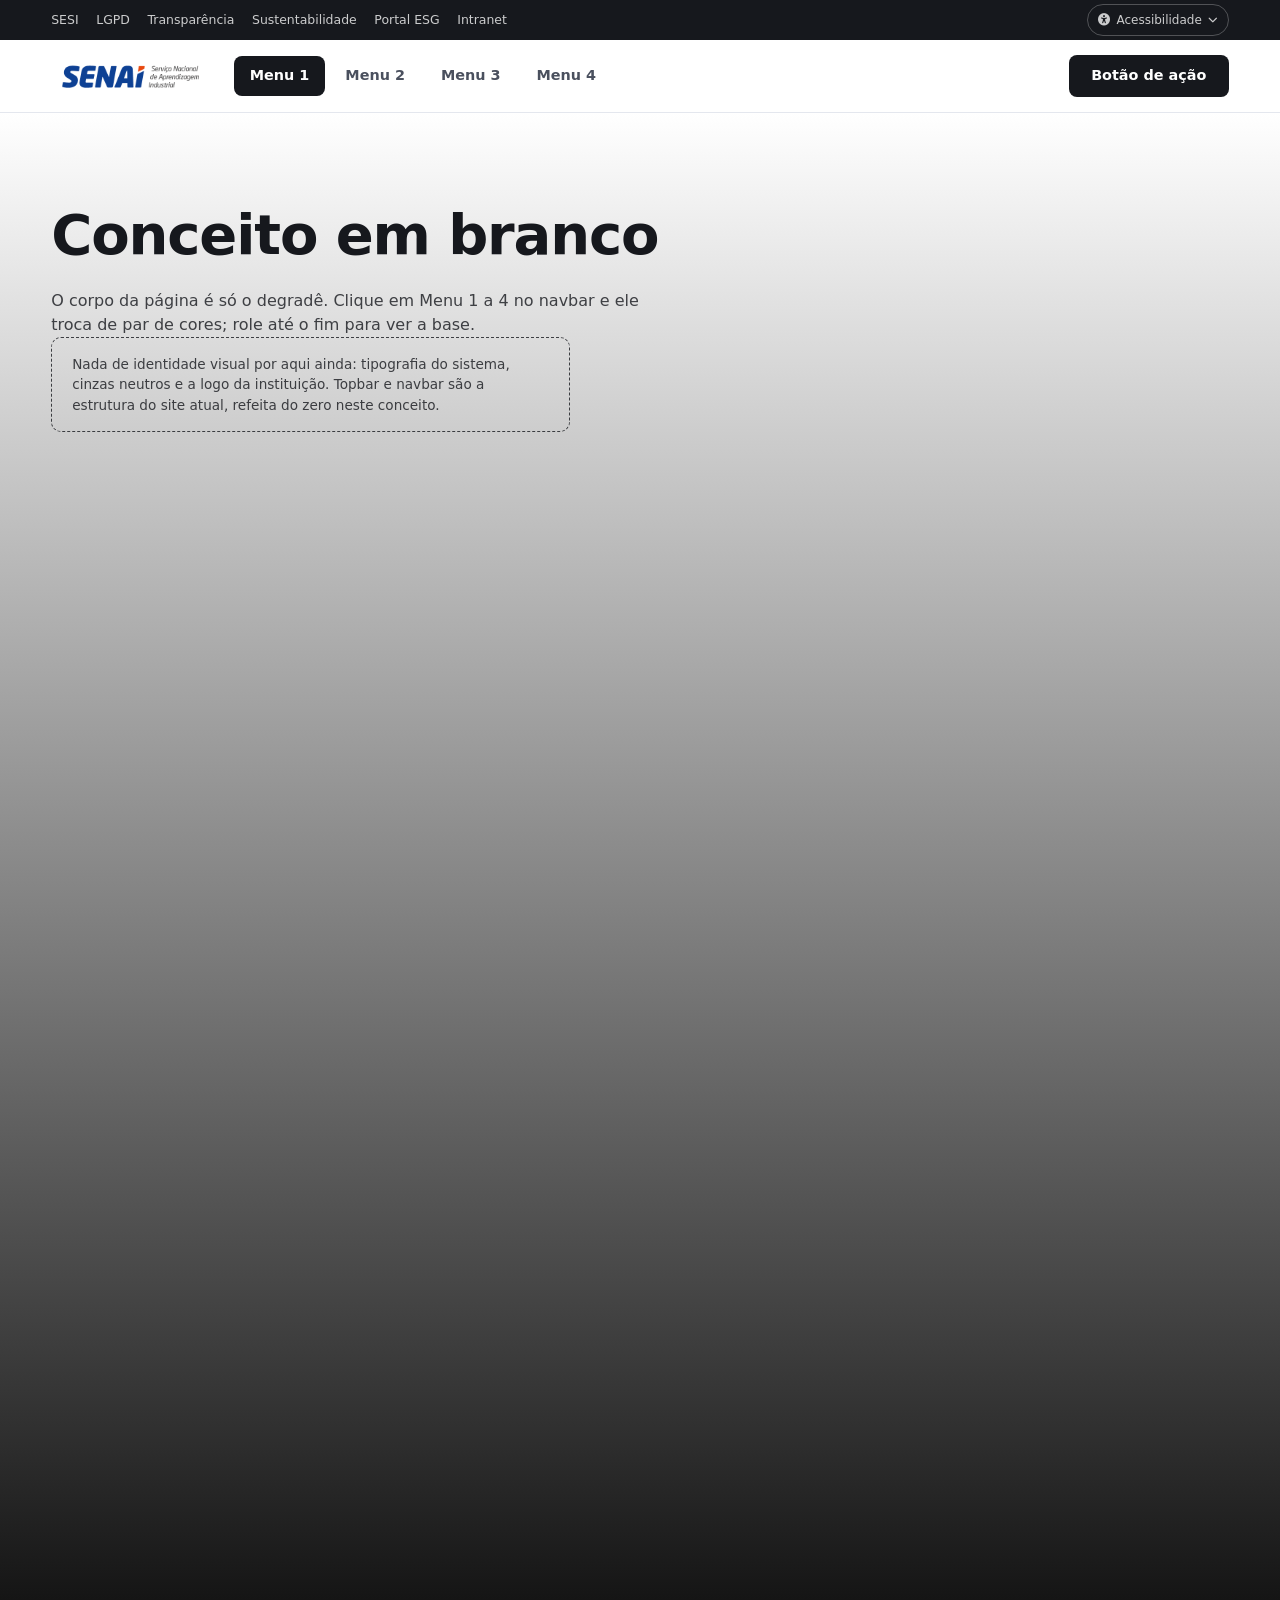
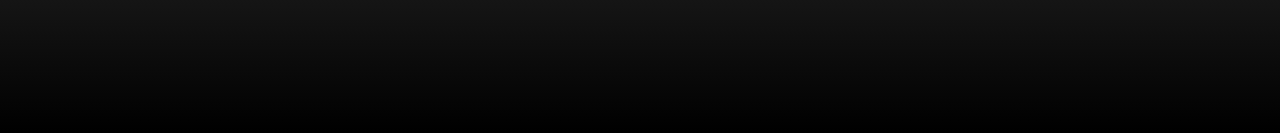
==== conceito/index.html @ f9b44a7b "Conceito: topbar e navbar do zero sobre um palco em degradê Nova pasta conceito/, sem nenhuma ligaçã" ====
<!DOCTYPE html>
<html lang="pt-BR"><head>
<meta charset="UTF-8">
<meta name="viewport" content="width=device-width, initial-scale=1">
<title>Conceito — SENAI Amapá</title>
<meta name="description" content="Protótipo em branco: topbar, navbar e um palco em degradê que muda de cor a cada menu.">
<link rel="icon" href="../assets/img/favicon.png">
<!-- Só os ícones vêm do site; nenhum CSS da identidade atual é carregado. -->
<link rel="stylesheet" href="../assets/vendor/fontawesome/css/all.min.css">
<link rel="stylesheet" href="conceito.css">
</head>
<body data-menu="1">
<a class="pular" href="#palco">Pular para o conteúdo</a>

<!-- ===================== TOPBAR ===================== -->
<div class="topbar">
  <div class="faixa">
    <div class="topbar-menu">
      <button class="topbar-toggler" type="button" aria-expanded="false" aria-label="Abrir links institucionais">
        <i class="fa-solid fa-bars"></i>
      </button>
      <ul class="topbar-links">
        <li><a href="#">SESI</a></li>
        <li><a href="#">LGPD</a></li>
        <li><a href="#">Transparência</a></li>
        <li><a href="#">Sustentabilidade</a></li>
        <li><a href="#">Portal ESG</a></li>
        <li><a href="#">Intranet</a></li>
      </ul>
    </div>

    <div class="acessibilidade" aria-expanded="false">
      <button class="acessibilidade-btn" type="button" aria-expanded="false">
        <i class="fa-solid fa-universal-access"></i> Acessibilidade
        <i class="fa-solid fa-chevron-down" style="font-size:.6rem"></i>
      </button>
      <div class="acessibilidade-menu">
        <button type="button" data-acao="font-increase"><i class="fa-solid fa-magnifying-glass-plus"></i> Aumentar fonte</button>
        <button type="button" data-acao="font-decrease"><i class="fa-solid fa-magnifying-glass-minus"></i> Diminuir fonte</button>
        <button type="button" data-acao="contrast"><i class="fa-solid fa-circle-half-stroke"></i> Contraste</button>
        <a href="#"><i class="fa-solid fa-hands-asl-interpreting"></i> Libras</a>
        <a href="#"><i class="fa-solid fa-volume-high"></i> Leitor de Tela</a>
      </div>
    </div>
  </div>
</div>

<!-- ===================== NAVBAR =====================
     Logo | 4 menus | 1 CTA. Cada menu troca o degradê do palco; é o único
     efeito por enquanto (assets do conceito em conceito.js/conceito.css).
================================================== -->
<header class="navbar">
  <div class="faixa">
    <a class="marca" href="#menu-1" aria-label="SENAI Amapá">
      <img src="../assets/img/senai_branco.png" alt="SENAI Amapá">
    </a>

    <ul class="menu">
      <li><a href="#menu-1" data-menu="1">Menu 1</a></li>
      <li><a href="#menu-2" data-menu="2">Menu 2</a></li>
      <li><a href="#menu-3" data-menu="3">Menu 3</a></li>
      <li><a href="#menu-4" data-menu="4">Menu 4</a></li>
    </ul>

    <a class="cta" href="#">Botão de ação</a>
  </div>
</header>

<!-- ===================== PALCO ===================== -->
<main id="palco" class="palco">
  <div class="faixa">
    <h1>Conceito em branco</h1>
    <p>O corpo da página é só o degradê. Clique em Menu 1 a 4 no navbar e ele
       troca de par de cores; role até o fim para ver a base.</p>
    <p class="nota">Nada de identidade visual por aqui ainda: tipografia do
       sistema, cinzas neutros e a logo da instituição. Topbar e navbar são a
       estrutura do site atual, refeita do zero neste conceito.</p>
  </div>
</main>

<script src="conceito.js"></script>
</body></html>
---- conceito/conceito.css ----
/* ==========================================================================
   Conceito — do zero
   Sem identidade visual por enquanto: nada de style.css, das variáveis de
   marca ou da Neo Sans. Só a logo vem do site. O que existe aqui é a
   estrutura do topbar e do navbar e um palco em degradê no corpo da página.

   A cor do degradê é o estado do protótipo: cada menu do navbar troca o par
   de cores, e é o único efeito de clicar por enquanto.
   ========================================================================== */

/* -----------------------------------------------------------------------
   Paleta por menu
   As cores são propriedades registradas (@property) e não variáveis comuns
   porque só assim o navegador sabe interpolar entre duas cores: um
   `transition` num `linear-gradient()` normal trocaria de uma vez, sem
   passar pelo meio. Onde @property não existe, a troca é seca — que é a
   degradação aceitável.
   ----------------------------------------------------------------------- */
@property --grad-topo {
  syntax: "<color>";
  inherits: true;
  initial-value: #ffffff;
}
@property --grad-base {
  syntax: "<color>";
  inherits: true;
  initial-value: #000000;
}

body {
  --grad-topo: #ffffff;
  --grad-base: #000000;
  /* Cor do texto sobre a metade de cima do degradê, que é a clara. */
  --tinta: #16181d;
  /* Cor do menu ativo e do CTA — o degradê sozinho não serve, porque no
     menu 1 o topo é branco e sumiria sobre o header. */
  --acento: #16181d;
  /* Só as duas cores registradas entram aqui: --tinta e --acento são
     variáveis comuns, que não interpolam — quem suaviza a troca delas é o
     `transition` de `color`/`background-color` em quem as usa. */
  transition: --grad-topo 0.55s ease, --grad-base 0.55s ease, color 0.55s ease;
}

body[data-menu="2"] { --grad-topo: #3ec46f; --grad-base: #10357f; --tinta: #0a2b18; --acento: #10357f; }
body[data-menu="3"] { --grad-topo: #f3a712; --grad-base: #5b1d8f; --tinta: #3d2503; --acento: #5b1d8f; }
body[data-menu="4"] { --grad-topo: #14b8c4; --grad-base: #9b1d5e; --tinta: #06323a; --acento: #9b1d5e; }

/* -----------------------------------------------------------------------
   Base
   ----------------------------------------------------------------------- */
* { box-sizing: border-box; }

html { scroll-behavior: smooth; }

body {
  margin: 0;
  font-family: system-ui, -apple-system, "Segoe UI", Roboto, sans-serif;
  font-size: 16px;
  line-height: 1.5;
  color: var(--tinta);
  background-color: #fff;
}

a { color: inherit; text-decoration: none; }
button { font: inherit; color: inherit; background: none; border: none; cursor: pointer; }

.faixa {
  width: min(1320px, 92vw);
  margin-inline: auto;
}

.pular {
  position: absolute;
  left: -9999px;
}
.pular:focus {
  left: 1rem;
  top: 1rem;
  z-index: 100;
  padding: 0.6rem 1rem;
  background: #fff;
  border: 2px solid #16181d;
}

/* ==========================================================================
   TOPBAR
   ========================================================================== */
.topbar {
  background-color: #16181d;
  color: rgba(255, 255, 255, 0.78);
  font-size: 0.78rem;
}

.topbar .faixa {
  display: flex;
  align-items: center;
  justify-content: space-between;
  gap: 1rem;
  min-height: 40px;
}

.topbar-links {
  display: flex;
  align-items: center;
  gap: 1.1rem;
  list-style: none;
  margin: 0;
  padding: 0;
}
.topbar-links a:hover { color: #fff; }

.topbar-toggler { display: none; }

/* Acessibilidade — o menu abre pelo botão (conceito.js), não pelo :hover,
   para funcionar igual no toque e no teclado. */
.acessibilidade { position: relative; }

.acessibilidade-btn {
  display: flex;
  align-items: center;
  gap: 0.4rem;
  padding: 0.35rem 0.6rem;
  border: 1px solid rgba(255, 255, 255, 0.25);
  border-radius: 999px;
  font-size: 0.75rem;
}
.acessibilidade-btn:hover { border-color: rgba(255, 255, 255, 0.6); color: #fff; }

.acessibilidade-menu {
  display: none;
  position: absolute;
  right: 0;
  top: calc(100% + 0.4rem);
  z-index: 60;
  min-width: 220px;
  padding: 0.35rem;
  background: #fff;
  color: #16181d;
  border: 1px solid #d9dde5;
  border-radius: 10px;
  box-shadow: 0 12px 32px rgba(0, 0, 0, 0.18);
}
.acessibilidade[aria-expanded="true"] .acessibilidade-menu { display: block; }

.acessibilidade-menu a,
.acessibilidade-menu button {
  display: flex;
  align-items: center;
  gap: 0.6rem;
  width: 100%;
  padding: 0.5rem 0.6rem;
  border-radius: 6px;
  font-size: 0.82rem;
  text-align: left;
}
.acessibilidade-menu a:hover,
.acessibilidade-menu button:hover { background-color: #f1f3f7; }

/* ==========================================================================
   NAVBAR — logo | menus | CTA
   ========================================================================== */
.navbar {
  position: sticky;
  top: 0;
  z-index: 50;
  background-color: #fff;
  border-bottom: 1px solid #e4e7ee;
}

.navbar .faixa {
  display: flex;
  align-items: center;
  gap: 1.5rem;
  min-height: 72px;
}

.marca { flex: 0 0 auto; }
.marca img { display: block; height: 40px; width: auto; }

.menu {
  display: flex;
  align-items: center;
  gap: 0.25rem;
  list-style: none;
  margin: 0;
  padding: 0;
  flex: 1 1 auto;
}

.menu > li > a {
  display: block;
  padding: 0.6rem 1rem;
  border-radius: 8px;
  font-size: 0.9rem;
  font-weight: 600;
  color: #4a505e;
  transition: background-color 0.15s ease, color 0.15s ease;
}
.menu > li > a:hover { background-color: #f1f3f7; color: #16181d; }

.menu > li > a[aria-current="true"] {
  color: #fff;
  background-color: var(--acento);
}

.cta {
  flex: 0 0 auto;
  padding: 0.65rem 1.4rem;
  border-radius: 8px;
  font-size: 0.9rem;
  font-weight: 600;
  color: #fff;
  background-color: var(--acento);
  transition: background-color 0.55s ease, filter 0.15s ease;
}
.cta:hover { filter: brightness(1.15); }

.navbar-toggler { display: none; }

/* ==========================================================================
   PALCO — o corpo da página é só o degradê, à espera do conteúdo
   ========================================================================== */
.palco {
  min-height: 180vh;
  padding-block: 5rem;
  background-image: linear-gradient(180deg, var(--grad-topo) 0%, var(--grad-base) 100%);
}

.palco h1 {
  margin: 0 0 0.75rem;
  font-size: clamp(2rem, 6vw, 3.5rem);
  font-weight: 700;
  letter-spacing: -0.02em;
}
.palco p { margin: 0; max-width: 60ch; opacity: 0.8; }

.nota {
  margin-top: 3rem;
  padding: 1rem 1.25rem;
  border: 1px dashed currentColor;
  border-radius: 10px;
  max-width: 60ch;
  font-size: 0.85rem;
  opacity: 0.6;
}

/* ==========================================================================
   MOBILE
   ========================================================================== */
@media (max-width: 860px) {
  .topbar-links {
    display: none;
    position: absolute;
    left: 0;
    right: 0;
    top: 100%;
    z-index: 55;
    flex-direction: column;
    align-items: flex-start;
    gap: 0;
    padding: 0.5rem 4vw;
    background-color: #16181d;
  }
  .topbar-links a { display: block; padding: 0.5rem 0; }
  .topbar .faixa { position: relative; }
  .topbar-menu[aria-expanded="true"] .topbar-links { display: flex; }

  .topbar-toggler {
    display: block;
    padding: 0.35rem 0.5rem;
    border: 1px solid rgba(255, 255, 255, 0.25);
    border-radius: 6px;
  }

  .navbar .faixa {
    flex-wrap: wrap;
    gap: 0.75rem;
    padding-block: 0.75rem;
  }
  .marca img { height: 32px; }

  /* Os menus passam para uma faixa rolável abaixo da logo — a barra de abas
     de aplicativo fica para quando o conceito tiver conteúdo. */
  .menu {
    order: 3;
    width: 100%;
    overflow-x: auto;
    scrollbar-width: none;
  }
  .menu::-webkit-scrollbar { display: none; }
  .menu > li { flex: 0 0 auto; }
  .cta { margin-left: auto; }
}
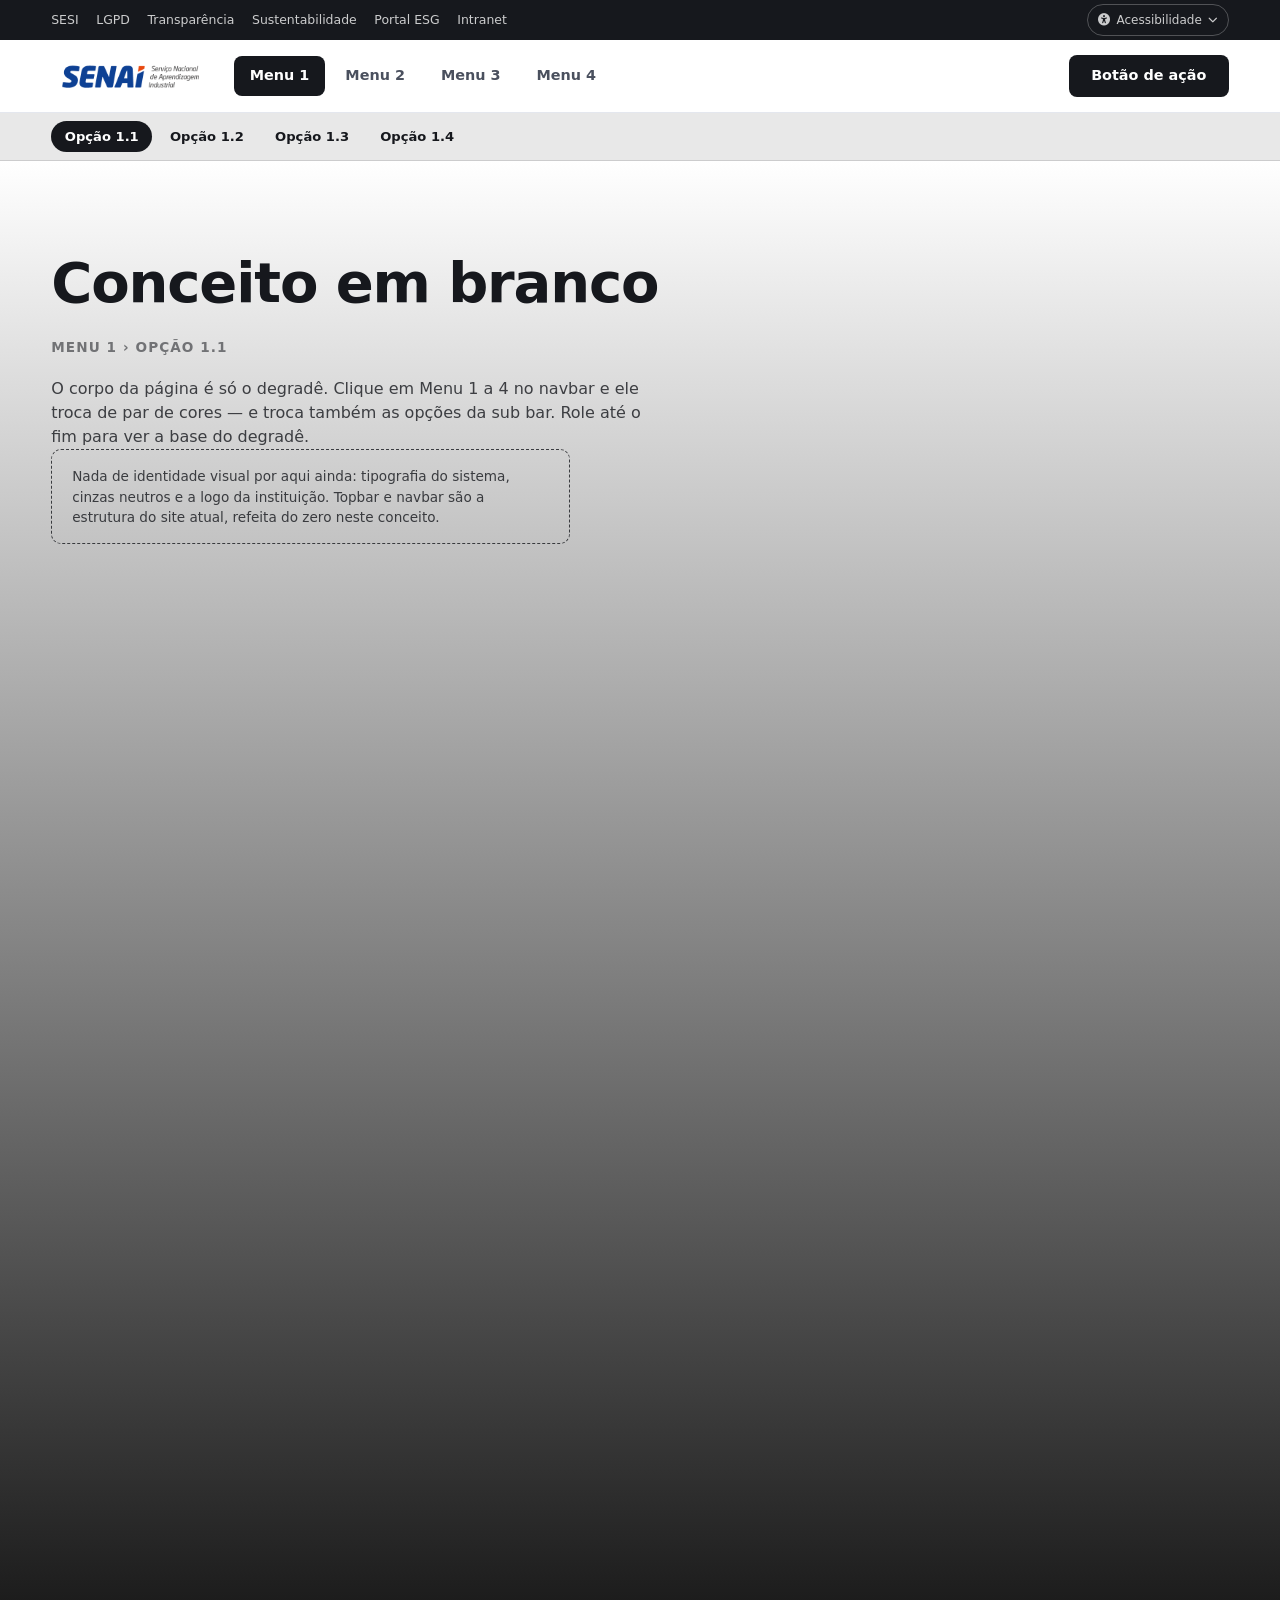
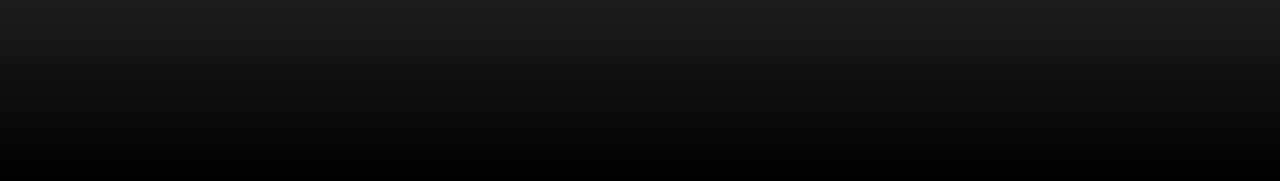
==== commit 38ccb71e: "Conceito: sub bar com opções por menu Terceira barra abaixo do navbar. Cada menu tem seu próprio con" ====
--- a/conceito/index.html
+++ b/conceito/index.html
@@ -26,7 +26,7 @@
         <li><a href="#">Sustentabilidade</a></li>
         <li><a href="#">Portal ESG</a></li>
         <li><a href="#">Intranet</a></li>
-      </ul>
+    </ul>
     </div>
 
     <div class="acessibilidade" aria-expanded="false">
@@ -66,12 +66,53 @@
   </div>
 </header>
 
+<!-- ===================== SUB BAR =====================
+     Terceira barra: as opções mudam conforme o menu ativo do navbar. Cada
+     <ul> é o conjunto de um menu e só o do menu ativo fica visível — quem
+     troca é o conceito.js, pelo mesmo data-menu do <body>.
+================================================== -->
+<div class="subbar">
+  <div class="faixa">
+    <ul class="submenu" data-de="1">
+      <li><a href="#menu-1/sub-1" data-sub="1">Opção 1.1</a></li>
+      <li><a href="#menu-1/sub-2" data-sub="2">Opção 1.2</a></li>
+      <li><a href="#menu-1/sub-3" data-sub="3">Opção 1.3</a></li>
+      <li><a href="#menu-1/sub-4" data-sub="4">Opção 1.4</a></li>
+    </ul>
+
+    <ul class="submenu" data-de="2">
+      <li><a href="#menu-2/sub-1" data-sub="1">Opção 2.1</a></li>
+      <li><a href="#menu-2/sub-2" data-sub="2">Opção 2.2</a></li>
+      <li><a href="#menu-2/sub-3" data-sub="3">Opção 2.3</a></li>
+      <li><a href="#menu-2/sub-4" data-sub="4">Opção 2.4</a></li>
+      <li><a href="#menu-2/sub-5" data-sub="5">Opção 2.5</a></li>
+    </ul>
+
+    <ul class="submenu" data-de="3">
+      <li><a href="#menu-3/sub-1" data-sub="1">Opção 3.1</a></li>
+      <li><a href="#menu-3/sub-2" data-sub="2">Opção 3.2</a></li>
+      <li><a href="#menu-3/sub-3" data-sub="3">Opção 3.3</a></li>
+    </ul>
+
+    <ul class="submenu" data-de="4">
+      <li><a href="#menu-4/sub-1" data-sub="1">Opção 4.1</a></li>
+      <li><a href="#menu-4/sub-2" data-sub="2">Opção 4.2</a></li>
+      <li><a href="#menu-4/sub-3" data-sub="3">Opção 4.3</a></li>
+      <li><a href="#menu-4/sub-4" data-sub="4">Opção 4.4</a></li>
+      <li><a href="#menu-4/sub-5" data-sub="5">Opção 4.5</a></li>
+      <li><a href="#menu-4/sub-6" data-sub="6">Opção 4.6</a></li>
+    </ul>
+  </div>
+</div>
+
 <!-- ===================== PALCO ===================== -->
 <main id="palco" class="palco">
   <div class="faixa">
     <h1>Conceito em branco</h1>
+    <p class="estado" id="estado">Menu 1</p>
     <p>O corpo da página é só o degradê. Clique em Menu 1 a 4 no navbar e ele
-       troca de par de cores; role até o fim para ver a base.</p>
+       troca de par de cores — e troca também as opções da sub bar. Role até
+       o fim para ver a base do degradê.</p>
     <p class="nota">Nada de identidade visual por aqui ainda: tipografia do
        sistema, cinzas neutros e a logo da instituição. Topbar e navbar são a
        estrutura do site atual, refeita do zero neste conceito.</p>
--- a/conceito/conceito.css
+++ b/conceito/conceito.css
@@ -218,6 +218,72 @@
 .navbar-toggler { display: none; }
 
 /* ==========================================================================
+   SUB BAR — o segundo nível, preso ao menu ativo do navbar
+   ========================================================================== */
+.subbar {
+  position: sticky;
+  /* Encosta no navbar quando a página rola: as duas barras sobem juntas e o
+     segundo nível nunca fica órfão do primeiro. O valor exato é a altura
+     medida do navbar, escrita pelo conceito.js; este é só o palpite para
+     quando não houver JS. */
+  top: 72px;
+  z-index: 49;
+  /* A cor do menu, bem diluída: a barra pertence ao menu ativo, mas não
+     pode competir com o palco logo abaixo. */
+  background-color: color-mix(in srgb, var(--acento) 10%, #fff);
+  border-bottom: 1px solid color-mix(in srgb, var(--acento) 22%, #fff);
+  transition: background-color 0.55s ease, border-color 0.55s ease;
+}
+
+.submenu {
+  display: none;
+  align-items: center;
+  gap: 0.25rem;
+  list-style: none;
+  margin: 0;
+  padding: 0.5rem 0;
+  overflow-x: auto;
+  scrollbar-width: none;
+}
+.submenu::-webkit-scrollbar { display: none; }
+
+/* Só o conjunto do menu ativo existe; a entrada é o que mostra que a barra
+   trocou de conteúdo, e não só de rótulos. */
+.submenu.ativo {
+  display: flex;
+  animation: submenu-entra 0.3s cubic-bezier(0.22, 1, 0.36, 1) both;
+}
+
+@keyframes submenu-entra {
+  from { opacity: 0; transform: translateY(-6px); }
+  to { opacity: 1; transform: translateY(0); }
+}
+
+.submenu > li { flex: 0 0 auto; }
+
+.submenu > li > a {
+  display: block;
+  padding: 0.35rem 0.85rem;
+  border-radius: 999px;
+  font-size: 0.82rem;
+  font-weight: 600;
+  color: var(--acento);
+  white-space: nowrap;
+  transition: background-color 0.15s ease, color 0.15s ease;
+}
+.submenu > li > a:hover { background-color: color-mix(in srgb, var(--acento) 18%, #fff); }
+
+.submenu > li > a[aria-current="true"],
+.submenu > li > a[aria-current="true"]:hover {
+  color: #fff;
+  background-color: var(--acento);
+}
+
+@media (prefers-reduced-motion: reduce) {
+  .submenu.ativo { animation: none; }
+}
+
+/* ==========================================================================
    PALCO — o corpo da página é só o degradê, à espera do conteúdo
    ========================================================================== */
 .palco {
@@ -233,6 +299,17 @@
   letter-spacing: -0.02em;
 }
 .palco p { margin: 0; max-width: 60ch; opacity: 0.8; }
+
+/* Onde o clique na sub bar aparece — sem conteúdo ainda, é o único retorno
+   visível de qual par (menu, opção) está selecionado. */
+.estado {
+  margin-bottom: 1.25rem !important;
+  font-size: 0.85rem;
+  font-weight: 600;
+  letter-spacing: 0.08em;
+  text-transform: uppercase;
+  opacity: 0.55 !important;
+}
 
 .nota {
   margin-top: 3rem;
@@ -290,4 +367,8 @@
   .menu::-webkit-scrollbar { display: none; }
   .menu > li { flex: 0 0 auto; }
   .cta { margin-left: auto; }
-}
+
+  /* Palpite de reserva para o navbar de duas linhas do celular; com JS, o
+     valor certo vem medido. */
+  .subbar { top: 132px; }
+}
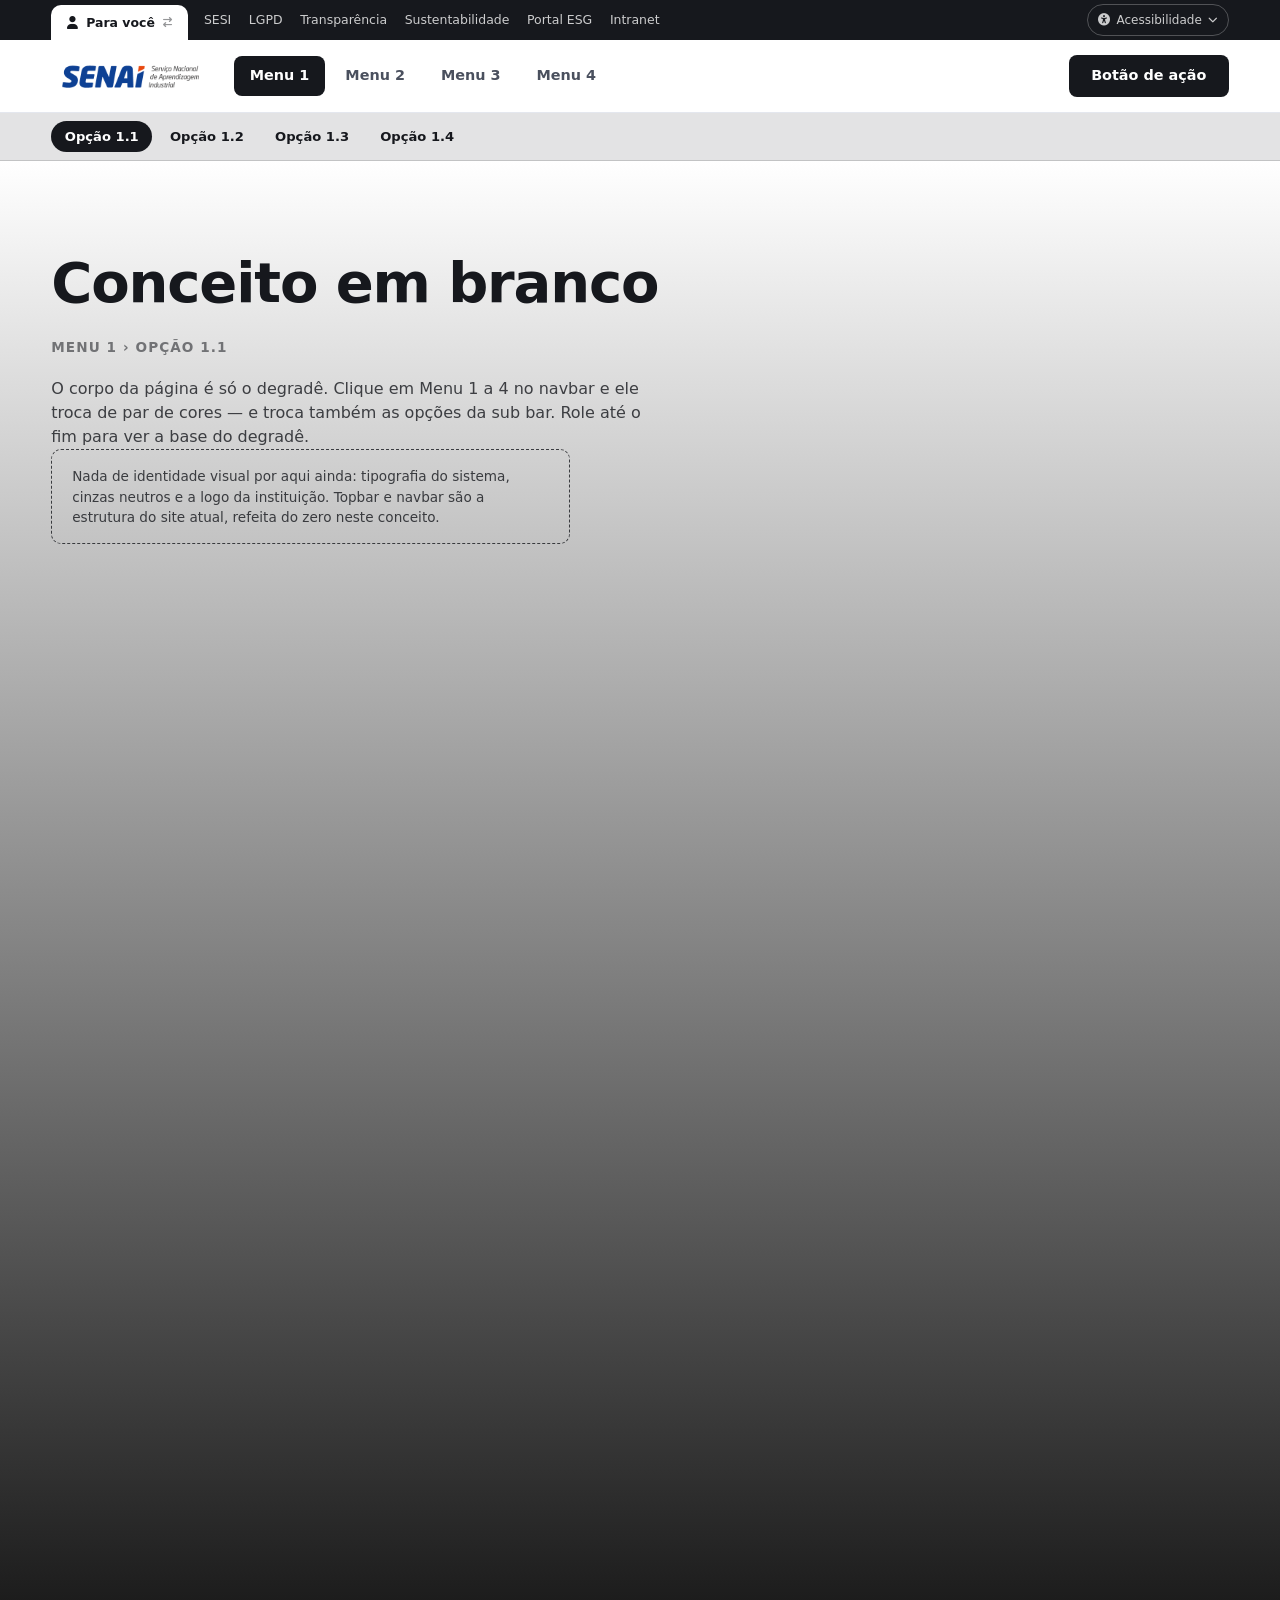
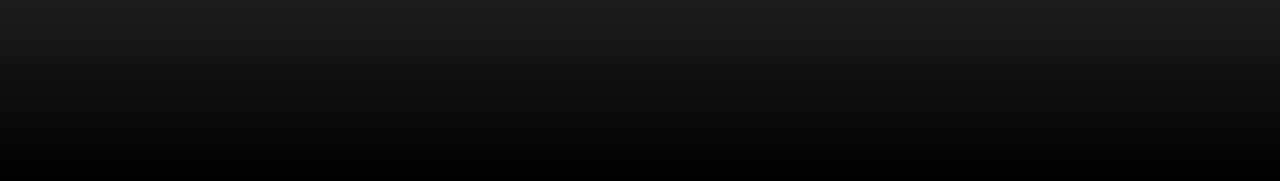
==== commit 7100896b: "Conceito: aba de público troca a superfície do navbar Segregação pessoa/empresa por uma aba no topba" ====
--- a/conceito/index.html
+++ b/conceito/index.html
@@ -9,12 +9,21 @@
 <link rel="stylesheet" href="../assets/vendor/fontawesome/css/all.min.css">
 <link rel="stylesheet" href="conceito.css">
 </head>
-<body data-menu="1">
+<body data-menu="1" data-publico="voce">
 <a class="pular" href="#palco">Pular para o conteúdo</a>
 
 <!-- ===================== TOPBAR ===================== -->
 <div class="topbar">
   <div class="faixa">
+    <!-- Aba de público: a única peça do topbar que não é um link de texto.
+         Ela usa a cor do navbar e encosta nele, como a aba ativa de um
+         navegador encosta na barra de ferramentas. Clicar troca de público. -->
+    <button class="publico" type="button" data-publico-alvo="empresa">
+      <i class="fa-solid fa-user" aria-hidden="true"></i>
+      <span class="publico-rotulo">Para você</span>
+      <i class="fa-solid fa-arrow-right-arrow-left publico-troca" aria-hidden="true"></i>
+    </button>
+
     <div class="topbar-menu">
       <button class="topbar-toggler" type="button" aria-expanded="false" aria-label="Abrir links institucionais">
         <i class="fa-solid fa-bars"></i>
@@ -52,7 +61,8 @@
 <header class="navbar">
   <div class="faixa">
     <a class="marca" href="#menu-1" aria-label="SENAI Amapá">
-      <img src="../assets/img/senai_branco.png" alt="SENAI Amapá">
+      <img class="marca-sobre-claro" src="../assets/img/senai_branco.png" alt="">
+      <img class="marca-sobre-escuro" src="../assets/img/senai_negativa.png" alt="">
     </a>
 
     <ul class="menu">
--- a/conceito/conceito.css
+++ b/conceito/conceito.css
@@ -41,9 +41,38 @@
   transition: --grad-topo 0.55s ease, --grad-base 0.55s ease, color 0.55s ease;
 }
 
-body[data-menu="2"] { --grad-topo: #3ec46f; --grad-base: #10357f; --tinta: #0a2b18; --acento: #10357f; }
-body[data-menu="3"] { --grad-topo: #f3a712; --grad-base: #5b1d8f; --tinta: #3d2503; --acento: #5b1d8f; }
-body[data-menu="4"] { --grad-topo: #14b8c4; --grad-base: #9b1d5e; --tinta: #06323a; --acento: #9b1d5e; }
+/* -----------------------------------------------------------------------
+   Superfície do navbar por público
+   "Para você" deixa o navbar branco; "Para empresa" o pinta de azul escuro.
+   Tudo que mora sobre essa superfície — logo, menus, CTA, sub bar e a aba de
+   público no topbar — lê estas variáveis, então trocar de público é trocar
+   quatro valores, não duplicar regras.
+   ----------------------------------------------------------------------- */
+body {
+  --superficie: #ffffff;
+  --superficie-tinta: #4a505e;
+  --superficie-forte: #16181d;
+  --superficie-borda: #e4e7ee;
+  /* O menu ativo tem duas cores, uma por superfície: --acento sobre o navbar
+     branco e --acento-claro sobre o azul escuro. Clarear a primeira por
+     cálculo dava cores lavadas, com cara de botão desabilitado. */
+  --acento-uso: var(--acento);
+  --acento-tinta: #ffffff;
+  --acento-claro: #e9ecf2;
+}
+
+body[data-publico="empresa"] {
+  --superficie: #0f2444;
+  --superficie-tinta: rgba(255, 255, 255, 0.72);
+  --superficie-forte: #ffffff;
+  --superficie-borda: rgba(255, 255, 255, 0.16);
+  --acento-uso: var(--acento-claro);
+  --acento-tinta: #0f2444;
+}
+
+body[data-menu="2"] { --grad-topo: #3ec46f; --grad-base: #10357f; --tinta: #0a2b18; --acento: #10357f; --acento-claro: #35d17e; }
+body[data-menu="3"] { --grad-topo: #f3a712; --grad-base: #5b1d8f; --tinta: #3d2503; --acento: #5b1d8f; --acento-claro: #c48bf0; }
+body[data-menu="4"] { --grad-topo: #14b8c4; --grad-base: #9b1d5e; --tinta: #06323a; --acento: #9b1d5e; --acento-claro: #ff6fa8; }
 
 /* -----------------------------------------------------------------------
    Base
@@ -94,10 +123,13 @@
 .topbar .faixa {
   display: flex;
   align-items: center;
-  justify-content: space-between;
   gap: 1rem;
   min-height: 40px;
 }
+
+/* A acessibilidade continua encostada à direita; o resto do topbar cresce
+   da esquerda para a direita, a partir da aba de público. */
+.topbar .acessibilidade { margin-left: auto; }
 
 .topbar-links {
   display: flex;
@@ -110,6 +142,34 @@
 .topbar-links a:hover { color: #fff; }
 
 .topbar-toggler { display: none; }
+
+/* -----------------------------------------------------------------------
+   Aba de público
+   Recebe a cor do navbar e encosta nele: o -1px come a borda do navbar e
+   o canto arredondado só em cima é o que faz a peça ler como aba, e não
+   como botão solto no topbar.
+   ----------------------------------------------------------------------- */
+.publico {
+  display: flex;
+  align-items: center;
+  align-self: stretch;
+  gap: 0.5rem;
+  margin: 5px 0 -1px;
+  padding: 0 1rem;
+  border-radius: 10px 10px 0 0;
+  background-color: var(--superficie);
+  color: var(--superficie-forte);
+  font-size: 0.78rem;
+  font-weight: 600;
+  white-space: nowrap;
+  transition: background-color 0.3s ease, color 0.3s ease;
+}
+/* A aba branca não muda com `filter: brightness`, então o retorno do hover é
+   um contorno por dentro, que funciona nas duas superfícies. */
+.publico:hover {
+  box-shadow: inset 0 0 0 1px color-mix(in srgb, var(--superficie-forte) 25%, transparent);
+}
+.publico .publico-troca { font-size: 0.65rem; opacity: 0.45; }
 
 /* Acessibilidade — o menu abre pelo botão (conceito.js), não pelo :hover,
    para funcionar igual no toque e no teclado. */
@@ -163,8 +223,9 @@
   position: sticky;
   top: 0;
   z-index: 50;
-  background-color: #fff;
-  border-bottom: 1px solid #e4e7ee;
+  background-color: var(--superficie);
+  border-bottom: 1px solid var(--superficie-borda);
+  transition: background-color 0.3s ease, border-color 0.3s ease;
 }
 
 .navbar .faixa {
@@ -176,6 +237,11 @@
 
 .marca { flex: 0 0 auto; }
 .marca img { display: block; height: 40px; width: auto; }
+
+/* Duas versões da logo em vez de uma trocada por JS: sem troca de `src` não
+   há o piscar do carregamento ao mudar de público. */
+body[data-publico="voce"] .marca-sobre-escuro,
+body[data-publico="empresa"] .marca-sobre-claro { display: none; }
 
 .menu {
   display: flex;
@@ -193,14 +259,18 @@
   border-radius: 8px;
   font-size: 0.9rem;
   font-weight: 600;
-  color: #4a505e;
+  color: var(--superficie-tinta);
   transition: background-color 0.15s ease, color 0.15s ease;
 }
-.menu > li > a:hover { background-color: #f1f3f7; color: #16181d; }
-
-.menu > li > a[aria-current="true"] {
-  color: #fff;
-  background-color: var(--acento);
+.menu > li > a:hover {
+  background-color: color-mix(in srgb, var(--superficie-forte) 8%, transparent);
+  color: var(--superficie-forte);
+}
+
+.menu > li > a[aria-current="true"],
+.menu > li > a[aria-current="true"]:hover {
+  color: var(--acento-tinta);
+  background-color: var(--acento-uso);
 }
 
 .cta {
@@ -209,9 +279,9 @@
   border-radius: 8px;
   font-size: 0.9rem;
   font-weight: 600;
-  color: #fff;
-  background-color: var(--acento);
-  transition: background-color 0.55s ease, filter 0.15s ease;
+  color: var(--acento-tinta);
+  background-color: var(--acento-uso);
+  transition: background-color 0.55s ease, color 0.3s ease, filter 0.15s ease;
 }
 .cta:hover { filter: brightness(1.15); }
 
@@ -230,8 +300,8 @@
   z-index: 49;
   /* A cor do menu, bem diluída: a barra pertence ao menu ativo, mas não
      pode competir com o palco logo abaixo. */
-  background-color: color-mix(in srgb, var(--acento) 10%, #fff);
-  border-bottom: 1px solid color-mix(in srgb, var(--acento) 22%, #fff);
+  background-color: color-mix(in srgb, var(--acento-uso) 12%, var(--superficie));
+  border-bottom: 1px solid color-mix(in srgb, var(--acento-uso) 26%, var(--superficie));
   transition: background-color 0.55s ease, border-color 0.55s ease;
 }
 
@@ -267,16 +337,18 @@
   border-radius: 999px;
   font-size: 0.82rem;
   font-weight: 600;
-  color: var(--acento);
+  color: var(--acento-uso);
   white-space: nowrap;
   transition: background-color 0.15s ease, color 0.15s ease;
 }
-.submenu > li > a:hover { background-color: color-mix(in srgb, var(--acento) 18%, #fff); }
+.submenu > li > a:hover {
+  background-color: color-mix(in srgb, var(--acento-uso) 22%, var(--superficie));
+}
 
 .submenu > li > a[aria-current="true"],
 .submenu > li > a[aria-current="true"]:hover {
-  color: #fff;
-  background-color: var(--acento);
+  color: var(--acento-tinta);
+  background-color: var(--acento-uso);
 }
 
 @media (prefers-reduced-motion: reduce) {
@@ -342,6 +414,9 @@
   .topbar .faixa { position: relative; }
   .topbar-menu[aria-expanded="true"] .topbar-links { display: flex; }
 
+  .publico { padding: 0 0.7rem; font-size: 0.72rem; }
+  .publico .publico-troca { display: none; }
+
   .topbar-toggler {
     display: block;
     padding: 0.35rem 0.5rem;
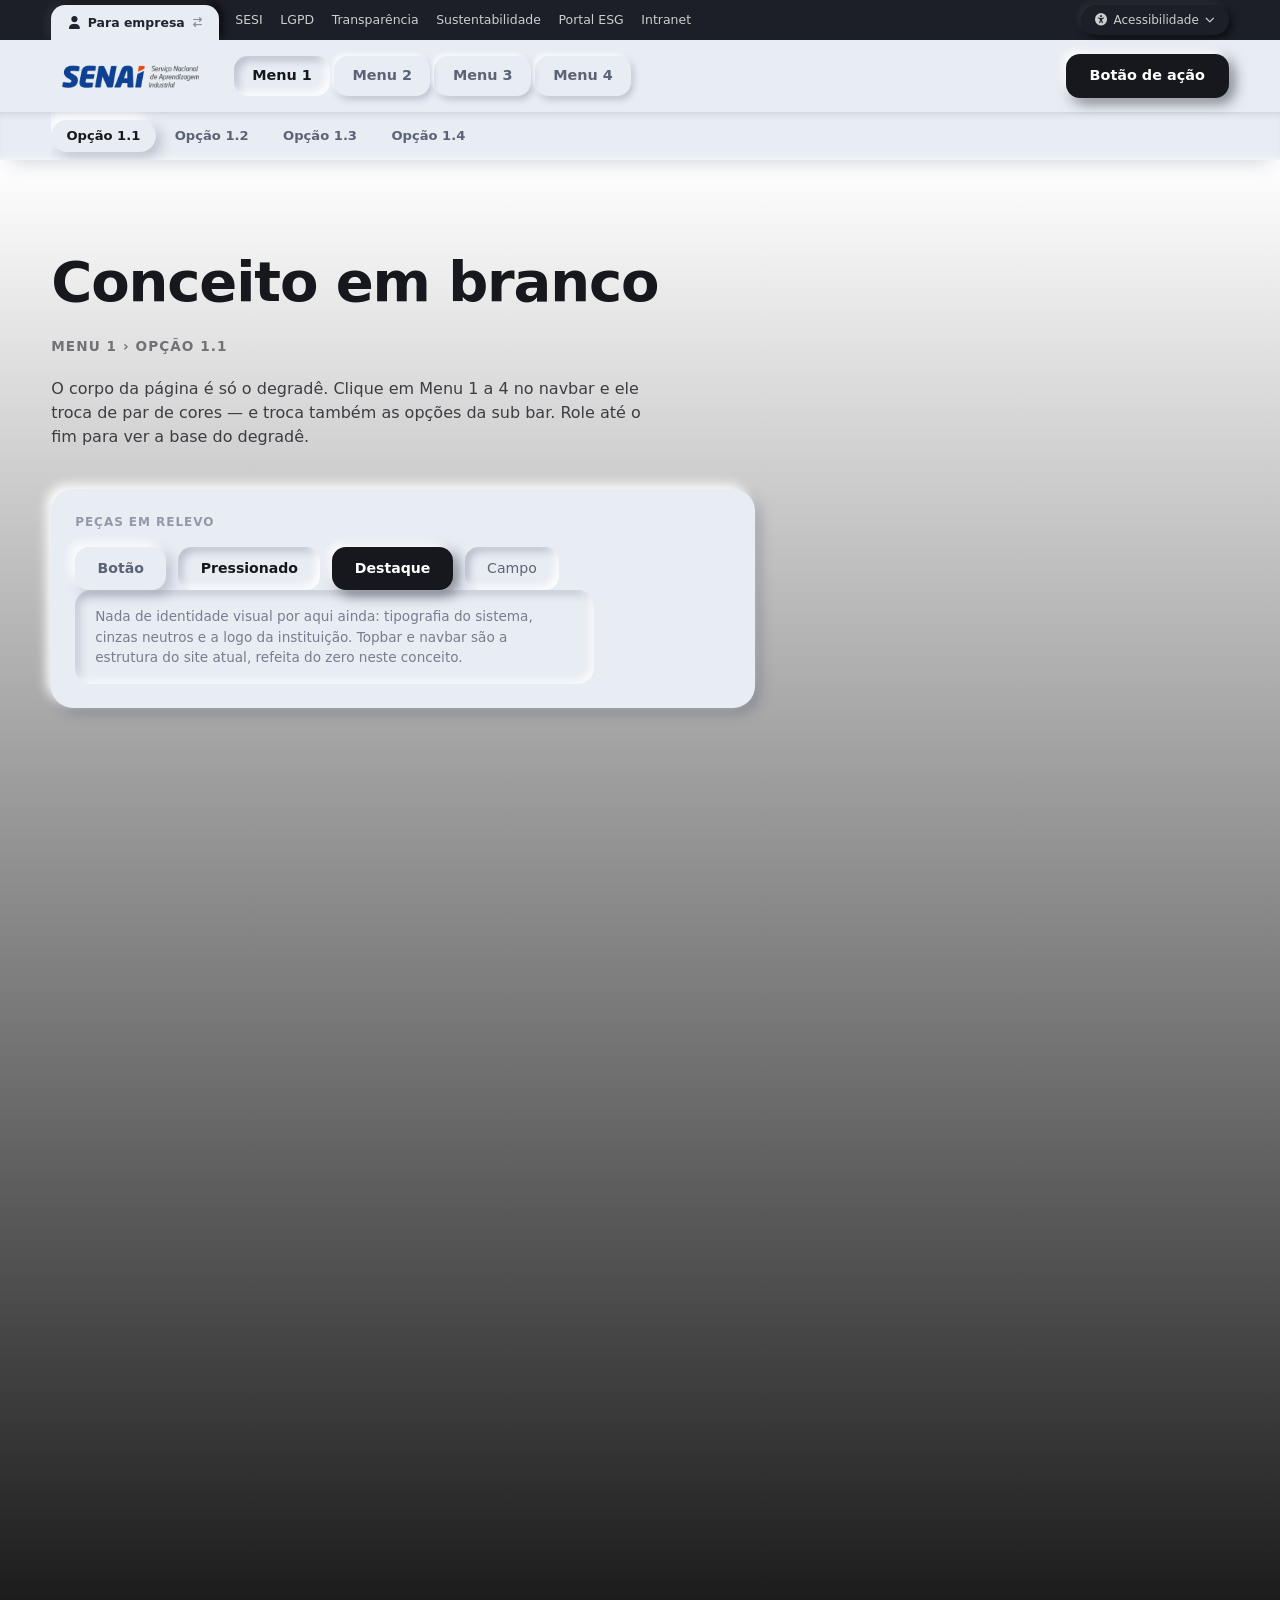
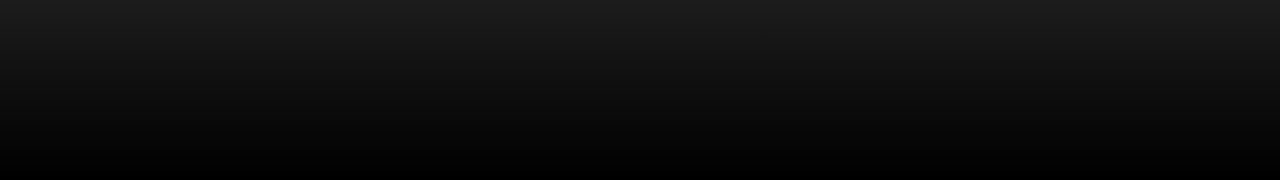
==== commit e56a7f81: "Conceito: neumorfismo nos botões e nas barras Junto vão as correções feitas na árvore: o rótulo da a" ====
--- a/conceito/index.html
+++ b/conceito/index.html
@@ -62,7 +62,7 @@
   <div class="faixa">
     <a class="marca" href="#menu-1" aria-label="SENAI Amapá">
       <img class="marca-sobre-claro" src="../assets/img/senai_branco.png" alt="">
-      <img class="marca-sobre-escuro" src="../assets/img/senai_negativa.png" alt="">
+      <img class="marca-sobre-escuro" src="../assets/img/senai_white.png" alt="">
     </a>
 
     <ul class="menu">
@@ -123,9 +123,19 @@
     <p>O corpo da página é só o degradê. Clique em Menu 1 a 4 no navbar e ele
        troca de par de cores — e troca também as opções da sub bar. Role até
        o fim para ver a base do degradê.</p>
-    <p class="nota">Nada de identidade visual por aqui ainda: tipografia do
-       sistema, cinzas neutros e a logo da instituição. Topbar e navbar são a
-       estrutura do site atual, refeita do zero neste conceito.</p>
+    <div class="amostra">
+      <p class="amostra-titulo">Peças em relevo</p>
+      <div class="amostra-linha">
+        <button class="btn-relevo" type="button">Botão</button>
+        <button class="btn-relevo esta-pressionado" type="button">Pressionado</button>
+        <button class="btn-relevo btn-relevo-acento" type="button">Destaque</button>
+        <span class="campo-afundado">Campo</span>
+      </div>
+
+      <p class="nota">Nada de identidade visual por aqui ainda: tipografia do
+         sistema, cinzas neutros e a logo da instituição. Topbar e navbar são
+         a estrutura do site atual, refeita do zero neste conceito.</p>
+    </div>
   </div>
 </main>
 
--- a/conceito/conceito.css
+++ b/conceito/conceito.css
@@ -49,10 +49,15 @@
    quatro valores, não duplicar regras.
    ----------------------------------------------------------------------- */
 body {
-  --superficie: #ffffff;
-  --superficie-tinta: #4a505e;
-  --superficie-forte: #16181d;
+  /* Cinza claro, e não branco puro: o relevo precisa de espaço para a luz
+     (mais clara que a superfície) e para a sombra. Sobre branco puro, o
+     realce de cima simplesmente não aparece. */
+  --superficie: #e8ecf3;
+  --superficie-tinta: #5b6377;
+  --superficie-forte: #1f2430;
   --superficie-borda: #e4e7ee;
+  --luz: rgba(255, 255, 255, 0.95);
+  --sombra: rgba(38, 52, 84, 0.26);
   /* O menu ativo tem duas cores, uma por superfície: --acento sobre o navbar
      branco e --acento-claro sobre o azul escuro. Clarear a primeira por
      cálculo dava cores lavadas, com cara de botão desabilitado. */
@@ -62,10 +67,14 @@
 }
 
 body[data-publico="empresa"] {
-  --superficie: #0f2444;
-  --superficie-tinta: rgba(255, 255, 255, 0.72);
+  /* Azul um pouco acima do #0f2444 anterior, pela mesma razão: no escuro
+     quase absoluto não sobra contraste para a face iluminada. */
+  --superficie: #16325d;
+  --superficie-tinta: rgba(255, 255, 255, 0.7);
   --superficie-forte: #ffffff;
   --superficie-borda: rgba(255, 255, 255, 0.16);
+  --luz: rgba(120, 170, 235, 0.16);
+  --sombra: rgba(2, 10, 28, 0.62);
   --acento-uso: var(--acento-claro);
   --acento-tinta: #0f2444;
 }
@@ -73,6 +82,33 @@
 body[data-menu="2"] { --grad-topo: #3ec46f; --grad-base: #10357f; --tinta: #0a2b18; --acento: #10357f; --acento-claro: #35d17e; }
 body[data-menu="3"] { --grad-topo: #f3a712; --grad-base: #5b1d8f; --tinta: #3d2503; --acento: #5b1d8f; --acento-claro: #c48bf0; }
 body[data-menu="4"] { --grad-topo: #14b8c4; --grad-base: #9b1d5e; --tinta: #06323a; --acento: #9b1d5e; --acento-claro: #ff6fa8; }
+
+/* -----------------------------------------------------------------------
+   Relevo (neumorfismo)
+   Duas sombras em diagonais opostas — a clara em cima à esquerda, a escura
+   embaixo à direita — sobre um elemento da mesma cor da superfície. É isso
+   que faz a peça parecer moldada no material em vez de colada por cima, e é
+   também por isso que não há bordas em lugar nenhum daqui para baixo.
+
+   As três composições cobrem os três estados: saliente, saliente discreto e
+   afundado (o "pressionado", usado no que está ativo). Como são var() dentro
+   de var(), basta --luz e --sombra mudarem com o público para todas as peças
+   se reajustarem.
+   ----------------------------------------------------------------------- */
+body {
+  --relevo: -5px -5px 11px var(--luz), 5px 5px 13px var(--sombra);
+  --relevo-sutil: -2px -2px 5px var(--luz), 2px 3px 7px var(--sombra);
+  --afundado: inset -4px -4px 9px var(--luz), inset 4px 4px 9px var(--sombra);
+
+  /* O topbar é escuro nos dois públicos, então tem o par dele. Fica aqui, e
+     não numa regra `.topbar`, porque a aba de público mora dentro do topbar
+     mas é feita da cor do navbar: se o par fosse herdado, ela receberia o
+     relevo errado. */
+  --luz-topo: rgba(255, 255, 255, 0.07);
+  --sombra-topo: rgba(0, 0, 0, 0.62);
+  --relevo-topo: -3px -3px 7px var(--luz-topo), 3px 3px 8px var(--sombra-topo);
+  --afundado-topo: inset -2px -2px 5px var(--luz-topo), inset 2px 2px 5px var(--sombra-topo);
+}
 
 /* -----------------------------------------------------------------------
    Base
@@ -91,6 +127,14 @@
 }
 
 a { color: inherit; text-decoration: none; }
+
+/* Sem bordas em lugar nenhum, o foco de teclado precisa de um anel próprio:
+   o relevo sozinho não diz onde está o cursor. */
+:focus-visible {
+  outline: 2px solid var(--acento-uso);
+  outline-offset: 3px;
+  border-radius: 14px;
+}
 button { font: inherit; color: inherit; background: none; border: none; cursor: pointer; }
 
 .faixa {
@@ -115,7 +159,7 @@
    TOPBAR
    ========================================================================== */
 .topbar {
-  background-color: #16181d;
+  background-color: #1c1f27;
   color: rgba(255, 255, 255, 0.78);
   font-size: 0.78rem;
 }
@@ -155,19 +199,22 @@
   align-self: stretch;
   gap: 0.5rem;
   margin: 5px 0 -1px;
-  padding: 0 1rem;
-  border-radius: 10px 10px 0 0;
+  padding: 0 1.1rem;
+  border-radius: 14px 14px 0 0;
   background-color: var(--superficie);
   color: var(--superficie-forte);
   font-size: 0.78rem;
   font-weight: 600;
   white-space: nowrap;
-  transition: background-color 0.3s ease, color 0.3s ease;
-}
-/* A aba branca não muda com `filter: brightness`, então o retorno do hover é
-   um contorno por dentro, que funciona nas duas superfícies. */
+  /* Só as sombras de cima e dos lados: uma sombra embaixo descolaria a aba
+     do navbar, que é justamente o que não pode acontecer. */
+  box-shadow: -4px -3px 8px var(--luz-topo), 4px -3px 9px var(--sombra-topo);
+  transition: background-color 0.3s ease, color 0.3s ease, box-shadow 0.2s ease;
+}
+/* No hover a aba sobe um pouco mais, em vez de ganhar contorno: sem bordas,
+   o relevo é o único vocabulário disponível. */
 .publico:hover {
-  box-shadow: inset 0 0 0 1px color-mix(in srgb, var(--superficie-forte) 25%, transparent);
+  box-shadow: -6px -5px 12px var(--luz-topo), 6px -4px 13px var(--sombra-topo);
 }
 .publico .publico-troca { font-size: 0.65rem; opacity: 0.45; }
 
@@ -179,12 +226,18 @@
   display: flex;
   align-items: center;
   gap: 0.4rem;
-  padding: 0.35rem 0.6rem;
-  border: 1px solid rgba(255, 255, 255, 0.25);
+  padding: 0.4rem 0.85rem;
   border-radius: 999px;
   font-size: 0.75rem;
-}
-.acessibilidade-btn:hover { border-color: rgba(255, 255, 255, 0.6); color: #fff; }
+  box-shadow: var(--relevo-topo);
+  transition: box-shadow 0.2s ease, color 0.2s ease;
+}
+.acessibilidade-btn:hover { color: #fff; }
+/* Aberto, o botão fica afundado: é o mesmo gesto de apertar uma tecla. */
+.acessibilidade[aria-expanded="true"] .acessibilidade-btn {
+  box-shadow: var(--afundado-topo);
+  color: #fff;
+}
 
 .acessibilidade-menu {
   display: none;
@@ -193,12 +246,11 @@
   top: calc(100% + 0.4rem);
   z-index: 60;
   min-width: 220px;
-  padding: 0.35rem;
-  background: #fff;
-  color: #16181d;
-  border: 1px solid #d9dde5;
-  border-radius: 10px;
-  box-shadow: 0 12px 32px rgba(0, 0, 0, 0.18);
+  padding: 0.4rem;
+  background: var(--superficie);
+  color: var(--superficie-forte);
+  border-radius: 16px;
+  box-shadow: var(--relevo), 0 18px 36px rgba(0, 0, 0, 0.22);
 }
 .acessibilidade[aria-expanded="true"] .acessibilidade-menu { display: block; }
 
@@ -208,13 +260,14 @@
   align-items: center;
   gap: 0.6rem;
   width: 100%;
-  padding: 0.5rem 0.6rem;
-  border-radius: 6px;
+  padding: 0.55rem 0.7rem;
+  border-radius: 10px;
   font-size: 0.82rem;
   text-align: left;
+  transition: box-shadow 0.15s ease;
 }
 .acessibilidade-menu a:hover,
-.acessibilidade-menu button:hover { background-color: #f1f3f7; }
+.acessibilidade-menu button:hover { box-shadow: var(--relevo-sutil); }
 
 /* ==========================================================================
    NAVBAR — logo | menus | CTA
@@ -224,8 +277,7 @@
   top: 0;
   z-index: 50;
   background-color: var(--superficie);
-  border-bottom: 1px solid var(--superficie-borda);
-  transition: background-color 0.3s ease, border-color 0.3s ease;
+  transition: background-color 0.3s ease;
 }
 
 .navbar .faixa {
@@ -255,35 +307,48 @@
 
 .menu > li > a {
   display: block;
-  padding: 0.6rem 1rem;
-  border-radius: 8px;
+  padding: 0.6rem 1.15rem;
+  border-radius: 14px;
   font-size: 0.9rem;
   font-weight: 600;
   color: var(--superficie-tinta);
-  transition: background-color 0.15s ease, color 0.15s ease;
+  box-shadow: var(--relevo-sutil);
+  transition: box-shadow 0.2s ease, color 0.2s ease;
 }
 .menu > li > a:hover {
-  background-color: color-mix(in srgb, var(--superficie-forte) 8%, transparent);
+  box-shadow: var(--relevo);
   color: var(--superficie-forte);
 }
 
+/* Ativo é afundado, não preenchido: no neumorfismo o que está selecionado
+   afunda no material. A cor do menu sai do preenchimento e vai para o texto,
+   que é o que sobra para diferenciar um menu do outro. */
 .menu > li > a[aria-current="true"],
 .menu > li > a[aria-current="true"]:hover {
-  color: var(--acento-tinta);
-  background-color: var(--acento-uso);
+  box-shadow: var(--afundado);
+  color: var(--acento-uso);
 }
 
 .cta {
   flex: 0 0 auto;
-  padding: 0.65rem 1.4rem;
-  border-radius: 8px;
+  padding: 0.7rem 1.5rem;
+  border-radius: 14px;
   font-size: 0.9rem;
   font-weight: 600;
   color: var(--acento-tinta);
   background-color: var(--acento-uso);
-  transition: background-color 0.55s ease, color 0.3s ease, filter 0.15s ease;
-}
-.cta:hover { filter: brightness(1.15); }
+  /* O único elemento colorido que continua saliente: a sombra escura é
+     tingida com o próprio acento, senão o botão parecia recortado e colado
+     sobre a superfície em vez de moldado nela. */
+  box-shadow: -4px -4px 10px var(--luz),
+              5px 5px 14px color-mix(in srgb, var(--acento-uso) 40%, var(--sombra));
+  transition: background-color 0.55s ease, color 0.3s ease, box-shadow 0.2s ease;
+}
+.cta:hover {
+  box-shadow: -6px -6px 13px var(--luz),
+              7px 7px 18px color-mix(in srgb, var(--acento-uso) 45%, var(--sombra));
+}
+.cta:active { box-shadow: var(--afundado); }
 
 .navbar-toggler { display: none; }
 
@@ -300,9 +365,15 @@
   z-index: 49;
   /* A cor do menu, bem diluída: a barra pertence ao menu ativo, mas não
      pode competir com o palco logo abaixo. */
-  background-color: color-mix(in srgb, var(--acento-uso) 12%, var(--superficie));
-  border-bottom: 1px solid color-mix(in srgb, var(--acento-uso) 26%, var(--superficie));
-  transition: background-color 0.55s ease, border-color 0.55s ease;
+  /* Mesma cor do navbar, e escavada nele: a sub bar deixa de ser uma faixa
+     colorida por cima para ser um sulco no material. A cor do menu, que
+     antes tingia o fundo, foi para o texto das opções. A sombra externa de
+     baixo é a que separa o bloco de barras do palco. */
+  background-color: var(--superficie);
+  box-shadow: inset 0 6px 10px -7px var(--sombra),
+              inset 0 -6px 10px -7px var(--luz),
+              0 10px 20px -10px var(--sombra);
+  transition: background-color 0.3s ease;
 }
 
 .submenu {
@@ -333,22 +404,26 @@
 
 .submenu > li > a {
   display: block;
-  padding: 0.35rem 0.85rem;
+  padding: 0.4rem 0.95rem;
   border-radius: 999px;
   font-size: 0.82rem;
   font-weight: 600;
-  color: var(--acento-uso);
+  color: var(--superficie-tinta);
   white-space: nowrap;
-  transition: background-color 0.15s ease, color 0.15s ease;
+  transition: box-shadow 0.2s ease, color 0.2s ease;
 }
 .submenu > li > a:hover {
-  background-color: color-mix(in srgb, var(--acento-uso) 22%, var(--superficie));
-}
-
+  box-shadow: var(--relevo-sutil);
+  color: var(--superficie-forte);
+}
+
+/* Dentro de um sulco, a opção ativa é o que sobe — o inverso do menu de
+   cima, onde o ativo afunda. É o que evita dois afundados encaixados, que
+   na prática viram uma mancha só. */
 .submenu > li > a[aria-current="true"],
 .submenu > li > a[aria-current="true"]:hover {
-  color: var(--acento-tinta);
-  background-color: var(--acento-uso);
+  box-shadow: var(--relevo);
+  color: var(--acento-uso);
 }
 
 @media (prefers-reduced-motion: reduce) {
@@ -383,14 +458,73 @@
   opacity: 0.55 !important;
 }
 
+/* -----------------------------------------------------------------------
+   Amostra — as peças em relevo fora das barras, para julgar o efeito sobre
+   o degradê e não só sobre a superfície do navbar.
+   ----------------------------------------------------------------------- */
+.amostra {
+  margin-top: 2.5rem;
+  padding: 1.5rem;
+  max-width: 44rem;
+  border-radius: 22px;
+  background-color: var(--superficie);
+  color: var(--superficie-tinta);
+  box-shadow: var(--relevo);
+  transition: background-color 0.3s ease;
+}
+
+.amostra-titulo {
+  margin: 0 0 1rem !important;
+  font-size: 0.75rem;
+  font-weight: 700;
+  letter-spacing: 0.08em;
+  text-transform: uppercase;
+  opacity: 0.6 !important;
+}
+
+.amostra-linha { display: flex; flex-wrap: wrap; gap: 0.75rem; align-items: center; }
+
+.btn-relevo {
+  padding: 0.7rem 1.4rem;
+  border-radius: 14px;
+  font-size: 0.88rem;
+  font-weight: 600;
+  color: var(--superficie-tinta);
+  background-color: var(--superficie);
+  box-shadow: var(--relevo);
+  transition: box-shadow 0.2s ease, color 0.2s ease;
+}
+.btn-relevo:hover { color: var(--superficie-forte); }
+.btn-relevo:active,
+.btn-relevo.esta-pressionado {
+  box-shadow: var(--afundado);
+  color: var(--acento-uso);
+}
+
+.btn-relevo-acento {
+  color: var(--acento-tinta);
+  background-color: var(--acento-uso);
+  box-shadow: -4px -4px 10px var(--luz),
+              5px 5px 14px color-mix(in srgb, var(--acento-uso) 40%, var(--sombra));
+}
+.btn-relevo-acento:hover { color: var(--acento-tinta); }
+
+/* Campos e trilhos são o outro lado do vocabulário: vazios afundados. */
+.campo-afundado {
+  padding: 0.7rem 1.4rem;
+  border-radius: 14px;
+  font-size: 0.88rem;
+  box-shadow: var(--afundado);
+}
+
 .nota {
-  margin-top: 3rem;
+  margin-top: 1.5rem;
   padding: 1rem 1.25rem;
-  border: 1px dashed currentColor;
-  border-radius: 10px;
+  border-radius: 16px;
   max-width: 60ch;
   font-size: 0.85rem;
   opacity: 0.6;
+  box-shadow: var(--afundado);
 }
 
 /* ==========================================================================
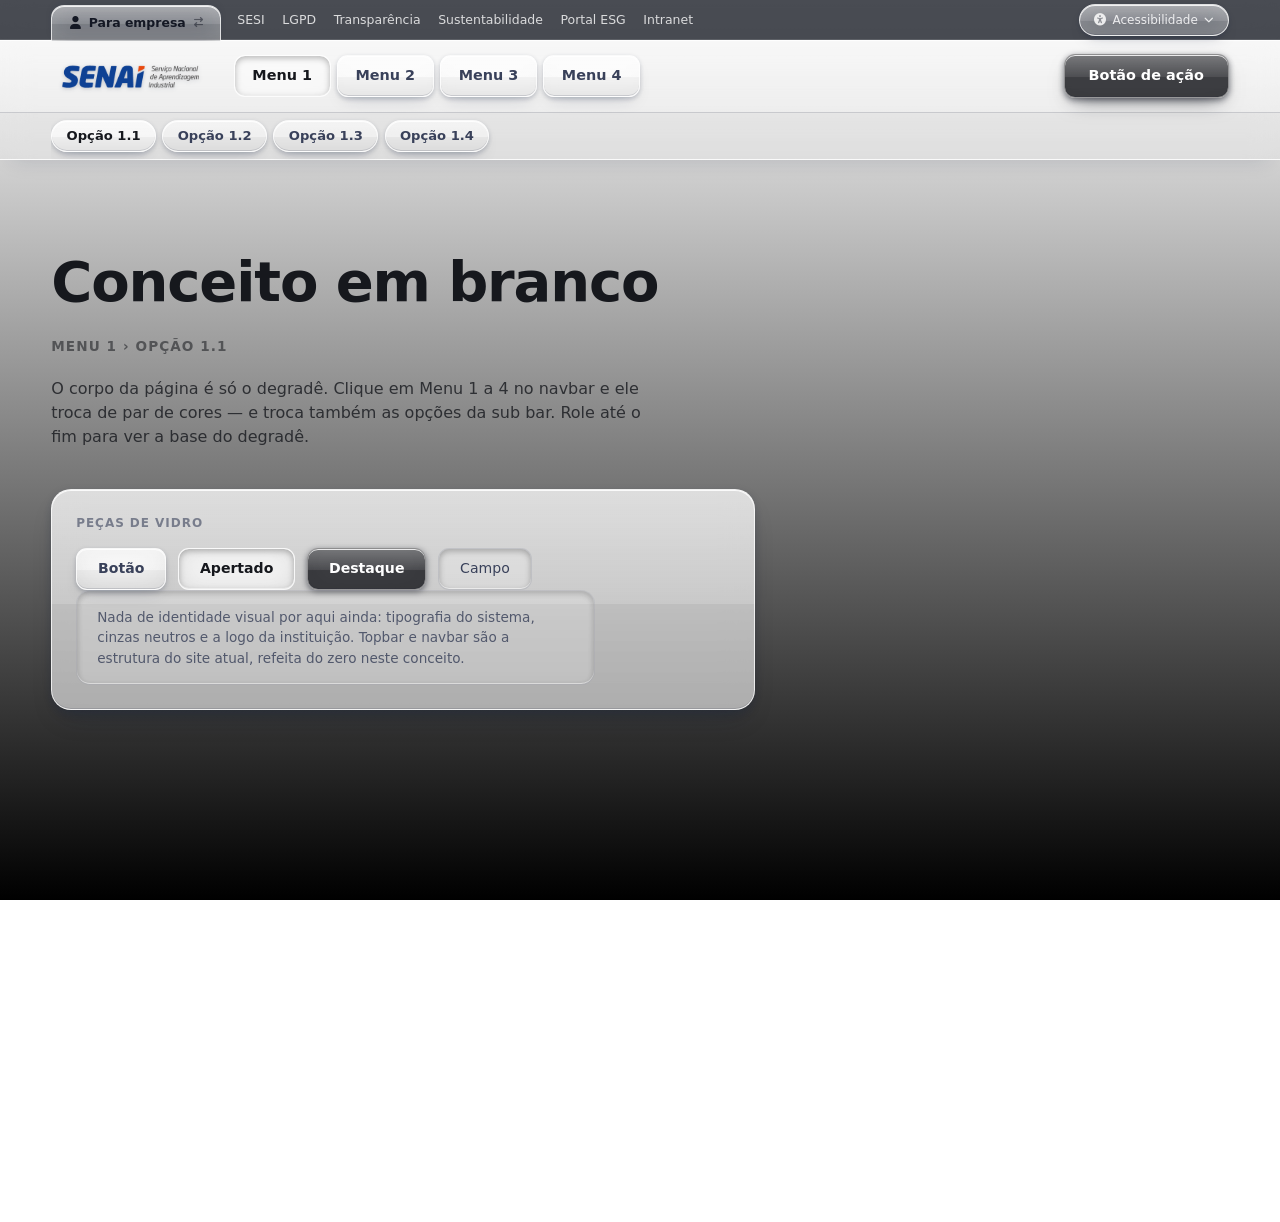
==== commit 84fe3b6a: "Conceito: troca o neumorfismo por vidro fosco com bisel O relevo não funcionou: baixo contraste dema" ====
--- a/conceito/index.html
+++ b/conceito/index.html
@@ -11,6 +11,10 @@
 </head>
 <body data-menu="1" data-publico="voce">
 <a class="pular" href="#palco">Pular para o conteúdo</a>
+
+<!-- O degradê mora aqui, fixo atrás de tudo, para as barras de vidro sempre
+     terem o que desfocar — inclusive no topo da página. -->
+<div class="fundo" aria-hidden="true"></div>
 
 <!-- ===================== TOPBAR ===================== -->
 <div class="topbar">
@@ -124,12 +128,12 @@
        troca de par de cores — e troca também as opções da sub bar. Role até
        o fim para ver a base do degradê.</p>
     <div class="amostra">
-      <p class="amostra-titulo">Peças em relevo</p>
+      <p class="amostra-titulo">Peças de vidro</p>
       <div class="amostra-linha">
-        <button class="btn-relevo" type="button">Botão</button>
-        <button class="btn-relevo esta-pressionado" type="button">Pressionado</button>
-        <button class="btn-relevo btn-relevo-acento" type="button">Destaque</button>
-        <span class="campo-afundado">Campo</span>
+        <button class="btn-vidro" type="button">Botão</button>
+        <button class="btn-vidro esta-apertado" type="button">Apertado</button>
+        <button class="btn-vidro btn-vidro-acento" type="button">Destaque</button>
+        <span class="campo-cavado">Campo</span>
       </div>
 
       <p class="nota">Nada de identidade visual por aqui ainda: tipografia do
--- a/conceito/conceito.css
+++ b/conceito/conceito.css
@@ -2,18 +2,21 @@
    Conceito — do zero
    Sem identidade visual por enquanto: nada de style.css, das variáveis de
    marca ou da Neo Sans. Só a logo vem do site. O que existe aqui é a
-   estrutura do topbar e do navbar e um palco em degradê no corpo da página.
-
-   A cor do degradê é o estado do protótipo: cada menu do navbar troca o par
-   de cores, e é o único efeito de clicar por enquanto.
+   estrutura do topbar, do navbar e da sub bar sobre um fundo em degradê.
+
+   O material é vidro fosco com bisel: cada peça é translúcida e desfoca o
+   que está atrás (glassmorphism), mas tem also o volume do skeuomorfismo —
+   brilho na aresta de cima, sombra na de baixo e um leve lustre na metade
+   superior, como vidro moldado. É o que faz a peça parecer um objeto sobre
+   o fundo, e não um retângulo pintado.
    ========================================================================== */
 
 /* -----------------------------------------------------------------------
    Paleta por menu
-   As cores são propriedades registradas (@property) e não variáveis comuns
-   porque só assim o navegador sabe interpolar entre duas cores: um
-   `transition` num `linear-gradient()` normal trocaria de uma vez, sem
-   passar pelo meio. Onde @property não existe, a troca é seca — que é a
+   As cores do degradê são propriedades registradas (@property) e não
+   variáveis comuns porque só assim o navegador sabe interpolar entre duas
+   cores: um `transition` num `linear-gradient()` normal trocaria de uma vez,
+   sem passar pelo meio. Onde @property não existe, a troca é seca — que é a
    degradação aceitável.
    ----------------------------------------------------------------------- */
 @property --grad-topo {
@@ -33,81 +36,84 @@
   /* Cor do texto sobre a metade de cima do degradê, que é a clara. */
   --tinta: #16181d;
   /* Cor do menu ativo e do CTA — o degradê sozinho não serve, porque no
-     menu 1 o topo é branco e sumiria sobre o header. */
+     menu 1 o topo é branco e sumiria sobre o vidro claro. --acento vale
+     sobre o vidro claro; --acento-claro, sobre o escuro. */
   --acento: #16181d;
+  --acento-claro: #e9ecf2;
   /* Só as duas cores registradas entram aqui: --tinta e --acento são
      variáveis comuns, que não interpolam — quem suaviza a troca delas é o
      `transition` de `color`/`background-color` em quem as usa. */
   transition: --grad-topo 0.55s ease, --grad-base 0.55s ease, color 0.55s ease;
 }
 
-/* -----------------------------------------------------------------------
-   Superfície do navbar por público
-   "Para você" deixa o navbar branco; "Para empresa" o pinta de azul escuro.
-   Tudo que mora sobre essa superfície — logo, menus, CTA, sub bar e a aba de
-   público no topbar — lê estas variáveis, então trocar de público é trocar
-   quatro valores, não duplicar regras.
-   ----------------------------------------------------------------------- */
-body {
-  /* Cinza claro, e não branco puro: o relevo precisa de espaço para a luz
-     (mais clara que a superfície) e para a sombra. Sobre branco puro, o
-     realce de cima simplesmente não aparece. */
-  --superficie: #e8ecf3;
-  --superficie-tinta: #5b6377;
-  --superficie-forte: #1f2430;
-  --superficie-borda: #e4e7ee;
-  --luz: rgba(255, 255, 255, 0.95);
-  --sombra: rgba(38, 52, 84, 0.26);
-  /* O menu ativo tem duas cores, uma por superfície: --acento sobre o navbar
-     branco e --acento-claro sobre o azul escuro. Clarear a primeira por
-     cálculo dava cores lavadas, com cara de botão desabilitado. */
-  --acento-uso: var(--acento);
-  --acento-tinta: #ffffff;
-  --acento-claro: #e9ecf2;
-}
-
-body[data-publico="empresa"] {
-  /* Azul um pouco acima do #0f2444 anterior, pela mesma razão: no escuro
-     quase absoluto não sobra contraste para a face iluminada. */
-  --superficie: #16325d;
-  --superficie-tinta: rgba(255, 255, 255, 0.7);
-  --superficie-forte: #ffffff;
-  --superficie-borda: rgba(255, 255, 255, 0.16);
-  --luz: rgba(120, 170, 235, 0.16);
-  --sombra: rgba(2, 10, 28, 0.62);
-  --acento-uso: var(--acento-claro);
-  --acento-tinta: #0f2444;
-}
-
 body[data-menu="2"] { --grad-topo: #3ec46f; --grad-base: #10357f; --tinta: #0a2b18; --acento: #10357f; --acento-claro: #35d17e; }
 body[data-menu="3"] { --grad-topo: #f3a712; --grad-base: #5b1d8f; --tinta: #3d2503; --acento: #5b1d8f; --acento-claro: #c48bf0; }
 body[data-menu="4"] { --grad-topo: #14b8c4; --grad-base: #9b1d5e; --tinta: #06323a; --acento: #9b1d5e; --acento-claro: #ff6fa8; }
 
 /* -----------------------------------------------------------------------
-   Relevo (neumorfismo)
-   Duas sombras em diagonais opostas — a clara em cima à esquerda, a escura
-   embaixo à direita — sobre um elemento da mesma cor da superfície. É isso
-   que faz a peça parecer moldada no material em vez de colada por cima, e é
-   também por isso que não há bordas em lugar nenhum daqui para baixo.
-
-   As três composições cobrem os três estados: saliente, saliente discreto e
-   afundado (o "pressionado", usado no que está ativo). Como são var() dentro
-   de var(), basta --luz e --sombra mudarem com o público para todas as peças
-   se reajustarem.
+   Vidro por público
+   "Para você" usa vidro claro; "Para empresa", vidro azul escuro. Tudo que
+   é feito de vidro — barras, abas, botões, painéis — lê estas variáveis,
+   então trocar de público é trocar um punhado de valores e não manter um
+   segundo tema em paralelo.
    ----------------------------------------------------------------------- */
 body {
-  --relevo: -5px -5px 11px var(--luz), 5px 5px 13px var(--sombra);
-  --relevo-sutil: -2px -2px 5px var(--luz), 2px 3px 7px var(--sombra);
-  --afundado: inset -4px -4px 9px var(--luz), inset 4px 4px 9px var(--sombra);
-
-  /* O topbar é escuro nos dois públicos, então tem o par dele. Fica aqui, e
-     não numa regra `.topbar`, porque a aba de público mora dentro do topbar
-     mas é feita da cor do navbar: se o par fosse herdado, ela receberia o
-     relevo errado. */
-  --luz-topo: rgba(255, 255, 255, 0.07);
-  --sombra-topo: rgba(0, 0, 0, 0.62);
-  --relevo-topo: -3px -3px 7px var(--luz-topo), 3px 3px 8px var(--sombra-topo);
-  --afundado-topo: inset -2px -2px 5px var(--luz-topo), inset 2px 2px 5px var(--sombra-topo);
+  --vidro: rgba(255, 255, 255, 0.42);
+  --vidro-forte: rgba(255, 255, 255, 0.66);
+  --vidro-fundo: rgba(255, 255, 255, 0.24);
+  --aresta: rgba(255, 255, 255, 0.75);
+  --aresta-baixo: rgba(22, 34, 62, 0.14);
+  --brilho: rgba(255, 255, 255, 0.85);
+  --sombra-peca: rgba(18, 30, 60, 0.22);
+  --sombra-barra: rgba(18, 30, 60, 0.18);
+
+  --superficie-tinta: #39415a;
+  --superficie-forte: #141824;
+  --acento-uso: var(--acento);
+  --acento-tinta: #ffffff;
+}
+
+body[data-publico="empresa"] {
+  --vidro: rgba(14, 34, 68, 0.52);
+  --vidro-forte: rgba(14, 34, 68, 0.72);
+  --vidro-fundo: rgba(8, 22, 46, 0.42);
+  --aresta: rgba(255, 255, 255, 0.28);
+  --aresta-baixo: rgba(0, 6, 20, 0.5);
+  --brilho: rgba(255, 255, 255, 0.4);
+  --sombra-peca: rgba(0, 6, 20, 0.45);
+  --sombra-barra: rgba(0, 6, 20, 0.4);
+
+  --superficie-tinta: rgba(255, 255, 255, 0.86);
+  --superficie-forte: #ffffff;
+  --acento-uso: var(--acento-claro);
+  --acento-tinta: #0d2246;
+}
+
+/* -----------------------------------------------------------------------
+   Material
+   Três receitas, montadas a partir das variáveis acima:
+
+   --lustre    o gradiente interno que dá o volume. A quebra em 52% é o
+               velho truque skeuomórfico da metade de cima mais clara que a
+               de baixo — aqui em doses pequenas, para não virar botão de
+               2008.
+   --bisel     brilho na aresta de cima, sombra na de baixo, por dentro.
+   --flutua    a sombra projetada, que separa a peça do fundo.
+   --desfoque  o fosco do vidro. A saturação compensa o cinza que o blur
+               introduz, senão o degradê atrás fica lavado.
+   ----------------------------------------------------------------------- */
+body {
+  --lustre: linear-gradient(180deg,
+      rgba(255, 255, 255, 0.3) 0%,
+      rgba(255, 255, 255, 0.08) 52%,
+      rgba(0, 0, 0, 0.03) 52%,
+      rgba(0, 0, 0, 0.07) 100%);
+  --bisel: inset 0 1px 0 var(--brilho), inset 0 -1px 0 var(--aresta-baixo);
+  --flutua: 0 2px 5px var(--sombra-peca), 0 8px 18px -8px var(--sombra-peca);
+  --flutua-alto: 0 4px 10px var(--sombra-peca), 0 14px 28px -10px var(--sombra-peca);
+  /* Apertada, a peça inverte: o lustre some e a sombra vem de dentro. */
+  --apertado: inset 0 2px 6px rgba(0, 0, 0, 0.28), inset 0 -1px 0 var(--brilho);
+  --desfoque: blur(14px) saturate(165%);
 }
 
 /* -----------------------------------------------------------------------
@@ -123,19 +129,18 @@
   font-size: 16px;
   line-height: 1.5;
   color: var(--tinta);
-  background-color: #fff;
+  background-color: transparent;
 }
 
 a { color: inherit; text-decoration: none; }
-
-/* Sem bordas em lugar nenhum, o foco de teclado precisa de um anel próprio:
-   o relevo sozinho não diz onde está o cursor. */
+button { font: inherit; color: inherit; background: none; border: none; cursor: pointer; }
+
+/* As arestas do vidro são claras demais para servir de foco de teclado. */
 :focus-visible {
   outline: 2px solid var(--acento-uso);
   outline-offset: 3px;
-  border-radius: 14px;
-}
-button { font: inherit; color: inherit; background: none; border: none; cursor: pointer; }
+  border-radius: 12px;
+}
 
 .faixa {
   width: min(1320px, 92vw);
@@ -152,15 +157,79 @@
   z-index: 100;
   padding: 0.6rem 1rem;
   background: #fff;
-  border: 2px solid #16181d;
+  color: #141824;
+}
+
+/* -----------------------------------------------------------------------
+   Fundo
+   O degradê é uma camada fixa atrás de tudo, e não o fundo do palco: é o
+   que garante que as barras sempre tenham o que desfocar, inclusive no
+   topo da página, e que o par de cores inteiro caiba numa tela só.
+   ----------------------------------------------------------------------- */
+.fundo {
+  position: fixed;
+  inset: 0;
+  z-index: -1;
+  background-image: linear-gradient(180deg, var(--grad-topo) 0%, var(--grad-base) 100%);
+}
+
+/* ==========================================================================
+   PEÇAS DE VIDRO
+   A base comum de tudo que é botão, aba ou pastilha. Cada peça depois só
+   ajusta forma e cor.
+   ========================================================================== */
+.publico,
+.menu > li > a,
+.submenu > li > a,
+.cta,
+.acessibilidade-btn,
+.topbar-toggler,
+.btn-vidro {
+  position: relative;
+  background-color: var(--vidro);
+  background-image: var(--lustre);
+  border: 1px solid var(--aresta);
+  box-shadow: var(--bisel), var(--flutua);
+  backdrop-filter: var(--desfoque);
+  -webkit-backdrop-filter: var(--desfoque);
+  color: var(--superficie-tinta);
+  transition: background-color 0.2s ease, box-shadow 0.2s ease,
+              color 0.2s ease, transform 0.12s ease;
+}
+
+.menu > li > a:hover,
+.submenu > li > a:hover,
+.cta:hover,
+.acessibilidade-btn:hover,
+.btn-vidro:hover {
+  background-color: var(--vidro-forte);
+  box-shadow: var(--bisel), var(--flutua-alto);
+  color: var(--superficie-forte);
+}
+
+/* O clique afunda de verdade — 1px de deslocamento mais a sombra por
+   dentro. Sem o deslocamento a inversão do lustre passa despercebida. */
+.menu > li > a:active,
+.submenu > li > a:active,
+.cta:active,
+.acessibilidade-btn:active,
+.btn-vidro:active {
+  transform: translateY(1px);
+  background-image: none;
+  box-shadow: var(--apertado);
 }
 
 /* ==========================================================================
    TOPBAR
    ========================================================================== */
 .topbar {
-  background-color: #1c1f27;
-  color: rgba(255, 255, 255, 0.78);
+  position: relative;
+  z-index: 51;
+  background-color: rgba(10, 14, 24, 0.74);
+  backdrop-filter: var(--desfoque);
+  -webkit-backdrop-filter: var(--desfoque);
+  box-shadow: inset 0 -1px 0 rgba(255, 255, 255, 0.12);
+  color: rgba(255, 255, 255, 0.8);
   font-size: 0.78rem;
 }
 
@@ -187,11 +256,68 @@
 
 .topbar-toggler { display: none; }
 
+/* Acessibilidade — o menu abre pelo botão (conceito.js), não pelo :hover,
+   para funcionar igual no toque e no teclado. */
+.acessibilidade { position: relative; }
+
+.acessibilidade-btn {
+  display: flex;
+  align-items: center;
+  gap: 0.4rem;
+  padding: 0.35rem 0.85rem;
+  border-radius: 999px;
+  font-size: 0.75rem;
+  color: rgba(255, 255, 255, 0.85);
+}
+.acessibilidade-btn:hover { color: #fff; }
+/* Aberto, o botão fica apertado: é o mesmo gesto de manter uma tecla presa. */
+.acessibilidade[aria-expanded="true"] .acessibilidade-btn {
+  background-image: none;
+  box-shadow: var(--apertado);
+  color: #fff;
+}
+
+.acessibilidade-menu {
+  display: none;
+  position: absolute;
+  right: 0;
+  top: calc(100% + 0.5rem);
+  z-index: 60;
+  min-width: 230px;
+  padding: 0.4rem;
+  background-color: var(--vidro-forte);
+  background-image: var(--lustre);
+  border: 1px solid var(--aresta);
+  border-radius: 14px;
+  box-shadow: var(--bisel), var(--flutua-alto);
+  backdrop-filter: var(--desfoque);
+  -webkit-backdrop-filter: var(--desfoque);
+  color: var(--superficie-forte);
+}
+.acessibilidade[aria-expanded="true"] .acessibilidade-menu { display: block; }
+
+.acessibilidade-menu a,
+.acessibilidade-menu button {
+  display: flex;
+  align-items: center;
+  gap: 0.6rem;
+  width: 100%;
+  padding: 0.55rem 0.7rem;
+  border-radius: 9px;
+  font-size: 0.82rem;
+  text-align: left;
+  transition: background-color 0.15s ease;
+}
+.acessibilidade-menu a:hover,
+.acessibilidade-menu button:hover {
+  background-color: color-mix(in srgb, var(--superficie-forte) 10%, transparent);
+}
+
 /* -----------------------------------------------------------------------
    Aba de público
-   Recebe a cor do navbar e encosta nele: o -1px come a borda do navbar e
-   o canto arredondado só em cima é o que faz a peça ler como aba, e não
-   como botão solto no topbar.
+   Tem a cor do navbar e encosta nele: o canto arredondado só em cima e a
+   ausência de aresta embaixo são o que faz a peça ler como aba, e não como
+   botão solto no topbar.
    ----------------------------------------------------------------------- */
 .publico {
   display: flex;
@@ -200,74 +326,18 @@
   gap: 0.5rem;
   margin: 5px 0 -1px;
   padding: 0 1.1rem;
-  border-radius: 14px 14px 0 0;
-  background-color: var(--superficie);
+  border-bottom: none;
+  border-radius: 13px 13px 0 0;
   color: var(--superficie-forte);
   font-size: 0.78rem;
   font-weight: 600;
   white-space: nowrap;
-  /* Só as sombras de cima e dos lados: uma sombra embaixo descolaria a aba
-     do navbar, que é justamente o que não pode acontecer. */
-  box-shadow: -4px -3px 8px var(--luz-topo), 4px -3px 9px var(--sombra-topo);
-  transition: background-color 0.3s ease, color 0.3s ease, box-shadow 0.2s ease;
-}
-/* No hover a aba sobe um pouco mais, em vez de ganhar contorno: sem bordas,
-   o relevo é o único vocabulário disponível. */
-.publico:hover {
-  box-shadow: -6px -5px 12px var(--luz-topo), 6px -4px 13px var(--sombra-topo);
-}
-.publico .publico-troca { font-size: 0.65rem; opacity: 0.45; }
-
-/* Acessibilidade — o menu abre pelo botão (conceito.js), não pelo :hover,
-   para funcionar igual no toque e no teclado. */
-.acessibilidade { position: relative; }
-
-.acessibilidade-btn {
-  display: flex;
-  align-items: center;
-  gap: 0.4rem;
-  padding: 0.4rem 0.85rem;
-  border-radius: 999px;
-  font-size: 0.75rem;
-  box-shadow: var(--relevo-topo);
-  transition: box-shadow 0.2s ease, color 0.2s ease;
-}
-.acessibilidade-btn:hover { color: #fff; }
-/* Aberto, o botão fica afundado: é o mesmo gesto de apertar uma tecla. */
-.acessibilidade[aria-expanded="true"] .acessibilidade-btn {
-  box-shadow: var(--afundado-topo);
-  color: #fff;
-}
-
-.acessibilidade-menu {
-  display: none;
-  position: absolute;
-  right: 0;
-  top: calc(100% + 0.4rem);
-  z-index: 60;
-  min-width: 220px;
-  padding: 0.4rem;
-  background: var(--superficie);
-  color: var(--superficie-forte);
-  border-radius: 16px;
-  box-shadow: var(--relevo), 0 18px 36px rgba(0, 0, 0, 0.22);
-}
-.acessibilidade[aria-expanded="true"] .acessibilidade-menu { display: block; }
-
-.acessibilidade-menu a,
-.acessibilidade-menu button {
-  display: flex;
-  align-items: center;
-  gap: 0.6rem;
-  width: 100%;
-  padding: 0.55rem 0.7rem;
-  border-radius: 10px;
-  font-size: 0.82rem;
-  text-align: left;
-  transition: box-shadow 0.15s ease;
-}
-.acessibilidade-menu a:hover,
-.acessibilidade-menu button:hover { box-shadow: var(--relevo-sutil); }
+  /* Sem sombra projetada embaixo: ela descolaria a aba do navbar, que é
+     justamente o que não pode acontecer. */
+  box-shadow: inset 0 1px 0 var(--brilho), 0 -3px 10px -4px var(--sombra-peca);
+}
+.publico:hover { background-color: var(--vidro-forte); }
+.publico .publico-troca { font-size: 0.65rem; opacity: 0.5; }
 
 /* ==========================================================================
    NAVBAR — logo | menus | CTA
@@ -276,7 +346,10 @@
   position: sticky;
   top: 0;
   z-index: 50;
-  background-color: var(--superficie);
+  background-color: var(--vidro);
+  backdrop-filter: var(--desfoque);
+  -webkit-backdrop-filter: var(--desfoque);
+  box-shadow: inset 0 1px 0 var(--brilho);
   transition: background-color 0.3s ease;
 }
 
@@ -288,7 +361,14 @@
 }
 
 .marca { flex: 0 0 auto; }
-.marca img { display: block; height: 40px; width: auto; }
+.marca img {
+  display: block;
+  height: 40px;
+  width: auto;
+  /* A logo é o único elemento opaco sobre o vidro; a sombra curta a levanta
+     junto com as outras peças. */
+  filter: drop-shadow(0 1px 2px var(--sombra-peca));
+}
 
 /* Duas versões da logo em vez de uma trocada por JS: sem troca de `src` não
    há o piscar do carregamento ao mudar de público. */
@@ -298,7 +378,7 @@
 .menu {
   display: flex;
   align-items: center;
-  gap: 0.25rem;
+  gap: 0.4rem;
   list-style: none;
   margin: 0;
   padding: 0;
@@ -307,48 +387,45 @@
 
 .menu > li > a {
   display: block;
-  padding: 0.6rem 1.15rem;
-  border-radius: 14px;
+  padding: 0.55rem 1.1rem;
+  border-radius: 11px;
   font-size: 0.9rem;
   font-weight: 600;
-  color: var(--superficie-tinta);
-  box-shadow: var(--relevo-sutil);
-  transition: box-shadow 0.2s ease, color 0.2s ease;
-}
-.menu > li > a:hover {
-  box-shadow: var(--relevo);
-  color: var(--superficie-forte);
-}
-
-/* Ativo é afundado, não preenchido: no neumorfismo o que está selecionado
-   afunda no material. A cor do menu sai do preenchimento e vai para o texto,
-   que é o que sobra para diferenciar um menu do outro. */
+}
+
+/* Ativo é a peça apertada: lustre invertido, sombra por dentro e a cor do
+   menu no texto. Preencher com a cor faria o item ativo flutuar mais que o
+   CTA, que é quem deve estar na frente. */
 .menu > li > a[aria-current="true"],
 .menu > li > a[aria-current="true"]:hover {
-  box-shadow: var(--afundado);
+  background-color: var(--vidro-fundo);
+  background-image: none;
+  box-shadow: var(--apertado);
   color: var(--acento-uso);
 }
 
 .cta {
   flex: 0 0 auto;
-  padding: 0.7rem 1.5rem;
-  border-radius: 14px;
+  padding: 0.65rem 1.5rem;
+  border-radius: 11px;
   font-size: 0.9rem;
   font-weight: 600;
+  /* O único vidro colorido: a cor do menu entra no próprio material, com o
+     mesmo lustre e a sombra projetada tingida pelo acento. */
+  background-color: color-mix(in srgb, var(--acento-uso) 82%, transparent);
+  border-color: color-mix(in srgb, var(--acento-uso) 35%, var(--aresta));
+  box-shadow: var(--bisel),
+              0 2px 6px color-mix(in srgb, var(--acento-uso) 45%, var(--sombra-peca)),
+              0 10px 22px -10px color-mix(in srgb, var(--acento-uso) 55%, var(--sombra-peca));
   color: var(--acento-tinta);
+}
+.cta:hover {
   background-color: var(--acento-uso);
-  /* O único elemento colorido que continua saliente: a sombra escura é
-     tingida com o próprio acento, senão o botão parecia recortado e colado
-     sobre a superfície em vez de moldado nela. */
-  box-shadow: -4px -4px 10px var(--luz),
-              5px 5px 14px color-mix(in srgb, var(--acento-uso) 40%, var(--sombra));
-  transition: background-color 0.55s ease, color 0.3s ease, box-shadow 0.2s ease;
-}
-.cta:hover {
-  box-shadow: -6px -6px 13px var(--luz),
-              7px 7px 18px color-mix(in srgb, var(--acento-uso) 45%, var(--sombra));
-}
-.cta:active { box-shadow: var(--afundado); }
+  color: var(--acento-tinta);
+  box-shadow: var(--bisel),
+              0 4px 10px color-mix(in srgb, var(--acento-uso) 50%, var(--sombra-peca)),
+              0 16px 30px -12px color-mix(in srgb, var(--acento-uso) 60%, var(--sombra-peca));
+}
 
 .navbar-toggler { display: none; }
 
@@ -363,23 +440,21 @@
      quando não houver JS. */
   top: 72px;
   z-index: 49;
-  /* A cor do menu, bem diluída: a barra pertence ao menu ativo, mas não
-     pode competir com o palco logo abaixo. */
-  /* Mesma cor do navbar, e escavada nele: a sub bar deixa de ser uma faixa
-     colorida por cima para ser um sulco no material. A cor do menu, que
-     antes tingia o fundo, foi para o texto das opções. A sombra externa de
-     baixo é a que separa o bloco de barras do palco. */
-  background-color: var(--superficie);
-  box-shadow: inset 0 6px 10px -7px var(--sombra),
-              inset 0 -6px 10px -7px var(--luz),
-              0 10px 20px -10px var(--sombra);
+  /* Um vidro mais fino que o do navbar: as duas barras precisam se ler como
+     camadas distintas, e é a transparência que as separa, não uma borda. */
+  background-color: var(--vidro-fundo);
+  backdrop-filter: var(--desfoque);
+  -webkit-backdrop-filter: var(--desfoque);
+  box-shadow: inset 0 1px 0 var(--aresta-baixo),
+              inset 0 -1px 0 var(--brilho),
+              0 10px 22px -12px var(--sombra-barra);
   transition: background-color 0.3s ease;
 }
 
 .submenu {
   display: none;
   align-items: center;
-  gap: 0.25rem;
+  gap: 0.4rem;
   list-style: none;
   margin: 0;
   padding: 0.5rem 0;
@@ -404,25 +479,17 @@
 
 .submenu > li > a {
   display: block;
-  padding: 0.4rem 0.95rem;
+  padding: 0.33rem 0.9rem;
   border-radius: 999px;
   font-size: 0.82rem;
   font-weight: 600;
-  color: var(--superficie-tinta);
   white-space: nowrap;
-  transition: box-shadow 0.2s ease, color 0.2s ease;
-}
-.submenu > li > a:hover {
-  box-shadow: var(--relevo-sutil);
-  color: var(--superficie-forte);
-}
-
-/* Dentro de um sulco, a opção ativa é o que sobe — o inverso do menu de
-   cima, onde o ativo afunda. É o que evita dois afundados encaixados, que
-   na prática viram uma mancha só. */
+}
+
 .submenu > li > a[aria-current="true"],
 .submenu > li > a[aria-current="true"]:hover {
-  box-shadow: var(--relevo);
+  background-color: var(--vidro-forte);
+  box-shadow: var(--bisel), var(--flutua);
   color: var(--acento-uso);
 }
 
@@ -434,9 +501,8 @@
    PALCO — o corpo da página é só o degradê, à espera do conteúdo
    ========================================================================== */
 .palco {
-  min-height: 180vh;
+  min-height: 118vh;
   padding-block: 5rem;
-  background-image: linear-gradient(180deg, var(--grad-topo) 0%, var(--grad-base) 100%);
 }
 
 .palco h1 {
@@ -459,18 +525,21 @@
 }
 
 /* -----------------------------------------------------------------------
-   Amostra — as peças em relevo fora das barras, para julgar o efeito sobre
-   o degradê e não só sobre a superfície do navbar.
+   Amostra — as peças fora das barras, para julgar o material contra a parte
+   escura do degradê e não só contra a clara.
    ----------------------------------------------------------------------- */
 .amostra {
   margin-top: 2.5rem;
   padding: 1.5rem;
   max-width: 44rem;
-  border-radius: 22px;
-  background-color: var(--superficie);
+  border-radius: 20px;
+  background-color: var(--vidro-forte);
+  background-image: var(--lustre);
+  border: 1px solid var(--aresta);
+  box-shadow: var(--bisel), var(--flutua-alto);
+  backdrop-filter: var(--desfoque);
+  -webkit-backdrop-filter: var(--desfoque);
   color: var(--superficie-tinta);
-  box-shadow: var(--relevo);
-  transition: background-color 0.3s ease;
 }
 
 .amostra-titulo {
@@ -484,47 +553,47 @@
 
 .amostra-linha { display: flex; flex-wrap: wrap; gap: 0.75rem; align-items: center; }
 
-.btn-relevo {
-  padding: 0.7rem 1.4rem;
-  border-radius: 14px;
+.btn-vidro {
+  padding: 0.6rem 1.3rem;
+  border-radius: 11px;
   font-size: 0.88rem;
   font-weight: 600;
-  color: var(--superficie-tinta);
-  background-color: var(--superficie);
-  box-shadow: var(--relevo);
-  transition: box-shadow 0.2s ease, color 0.2s ease;
-}
-.btn-relevo:hover { color: var(--superficie-forte); }
-.btn-relevo:active,
-.btn-relevo.esta-pressionado {
-  box-shadow: var(--afundado);
+}
+.btn-vidro.esta-apertado {
+  background-color: var(--vidro-fundo);
+  background-image: none;
+  box-shadow: var(--apertado);
   color: var(--acento-uso);
 }
-
-.btn-relevo-acento {
+.btn-vidro-acento {
+  background-color: color-mix(in srgb, var(--acento-uso) 82%, transparent);
+  border-color: color-mix(in srgb, var(--acento-uso) 35%, var(--aresta));
+  box-shadow: var(--bisel),
+              0 2px 6px color-mix(in srgb, var(--acento-uso) 45%, var(--sombra-peca));
   color: var(--acento-tinta);
-  background-color: var(--acento-uso);
-  box-shadow: -4px -4px 10px var(--luz),
-              5px 5px 14px color-mix(in srgb, var(--acento-uso) 40%, var(--sombra));
-}
-.btn-relevo-acento:hover { color: var(--acento-tinta); }
-
-/* Campos e trilhos são o outro lado do vocabulário: vazios afundados. */
-.campo-afundado {
-  padding: 0.7rem 1.4rem;
-  border-radius: 14px;
+}
+.btn-vidro-acento:hover { background-color: var(--acento-uso); color: var(--acento-tinta); }
+
+/* Campos são o avesso: cavidades no vidro, não peças sobre ele. */
+.campo-cavado {
+  padding: 0.6rem 1.3rem;
+  border-radius: 11px;
   font-size: 0.88rem;
-  box-shadow: var(--afundado);
+  background-color: var(--vidro-fundo);
+  border: 1px solid var(--aresta-baixo);
+  box-shadow: var(--apertado);
 }
 
 .nota {
   margin-top: 1.5rem;
   padding: 1rem 1.25rem;
-  border-radius: 16px;
+  border-radius: 14px;
   max-width: 60ch;
   font-size: 0.85rem;
-  opacity: 0.6;
-  box-shadow: var(--afundado);
+  opacity: 0.75;
+  background-color: var(--vidro-fundo);
+  border: 1px solid var(--aresta-baixo);
+  box-shadow: var(--apertado);
 }
 
 /* ==========================================================================
@@ -542,21 +611,23 @@
     align-items: flex-start;
     gap: 0;
     padding: 0.5rem 4vw;
-    background-color: #16181d;
+    background-color: rgba(10, 14, 24, 0.82);
+    backdrop-filter: var(--desfoque);
+    -webkit-backdrop-filter: var(--desfoque);
   }
   .topbar-links a { display: block; padding: 0.5rem 0; }
   .topbar .faixa { position: relative; }
   .topbar-menu[aria-expanded="true"] .topbar-links { display: flex; }
 
+  .topbar-toggler {
+    display: block;
+    padding: 0.25rem 0.55rem;
+    border-radius: 9px;
+    color: rgba(255, 255, 255, 0.85);
+  }
+
   .publico { padding: 0 0.7rem; font-size: 0.72rem; }
   .publico .publico-troca { display: none; }
-
-  .topbar-toggler {
-    display: block;
-    padding: 0.35rem 0.5rem;
-    border: 1px solid rgba(255, 255, 255, 0.25);
-    border-radius: 6px;
-  }
 
   .navbar .faixa {
     flex-wrap: wrap;
@@ -581,3 +652,36 @@
      valor certo vem medido. */
   .subbar { top: 132px; }
 }
+
+/* ==========================================================================
+   Sem vidro
+   Onde não há backdrop-filter — ou onde o sistema pede menos transparência —
+   as peças ficam opacas. Translúcido sem desfoque não é vidro: é só texto
+   competindo com o degradê atrás.
+   ========================================================================== */
+@supports not ((backdrop-filter: blur(1px)) or (-webkit-backdrop-filter: blur(1px))) {
+  body {
+    --vidro: rgba(244, 246, 251, 0.97);
+    --vidro-forte: rgba(249, 250, 253, 0.99);
+    --vidro-fundo: rgba(232, 236, 244, 0.97);
+  }
+  body[data-publico="empresa"] {
+    --vidro: rgba(15, 36, 70, 0.97);
+    --vidro-forte: rgba(20, 44, 84, 0.99);
+    --vidro-fundo: rgba(10, 26, 54, 0.97);
+  }
+}
+
+@media (prefers-reduced-transparency: reduce) {
+  .topbar { background-color: rgba(10, 14, 24, 0.98); }
+  body {
+    --vidro: rgba(244, 246, 251, 0.98);
+    --vidro-forte: rgba(249, 250, 253, 1);
+    --vidro-fundo: rgba(232, 236, 244, 0.98);
+  }
+  body[data-publico="empresa"] {
+    --vidro: rgba(15, 36, 70, 0.98);
+    --vidro-forte: rgba(20, 44, 84, 1);
+    --vidro-fundo: rgba(10, 26, 54, 0.98);
+  }
+}
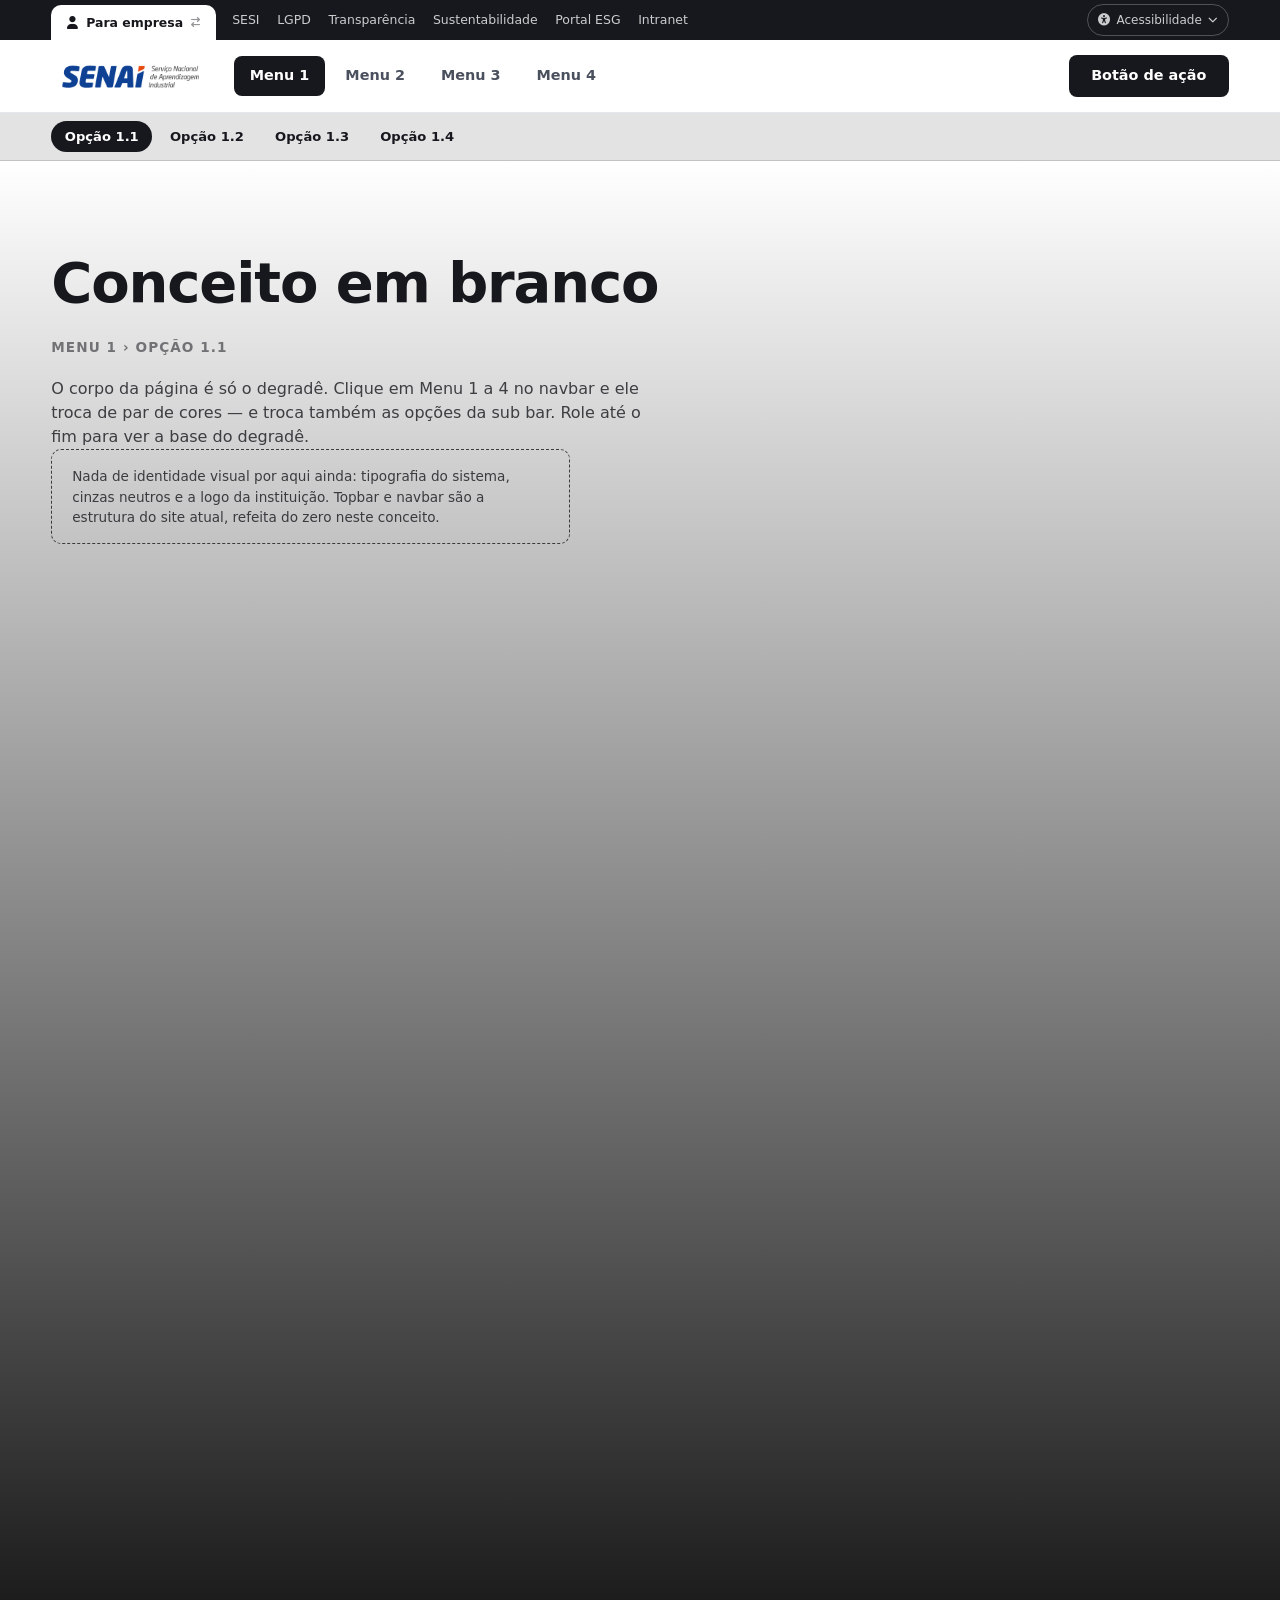
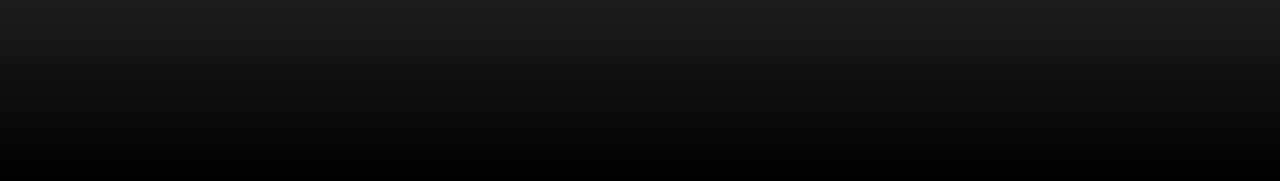
==== commit d7dc6673: "Conceito: volta ao visual anterior ao neumorfismo Desfaz as duas camadas de material — o relevo e o " ====
--- a/conceito/index.html
+++ b/conceito/index.html
@@ -11,10 +11,6 @@
 </head>
 <body data-menu="1" data-publico="voce">
 <a class="pular" href="#palco">Pular para o conteúdo</a>
-
-<!-- O degradê mora aqui, fixo atrás de tudo, para as barras de vidro sempre
-     terem o que desfocar — inclusive no topo da página. -->
-<div class="fundo" aria-hidden="true"></div>
 
 <!-- ===================== TOPBAR ===================== -->
 <div class="topbar">
@@ -127,19 +123,9 @@
     <p>O corpo da página é só o degradê. Clique em Menu 1 a 4 no navbar e ele
        troca de par de cores — e troca também as opções da sub bar. Role até
        o fim para ver a base do degradê.</p>
-    <div class="amostra">
-      <p class="amostra-titulo">Peças de vidro</p>
-      <div class="amostra-linha">
-        <button class="btn-vidro" type="button">Botão</button>
-        <button class="btn-vidro esta-apertado" type="button">Apertado</button>
-        <button class="btn-vidro btn-vidro-acento" type="button">Destaque</button>
-        <span class="campo-cavado">Campo</span>
-      </div>
-
-      <p class="nota">Nada de identidade visual por aqui ainda: tipografia do
-         sistema, cinzas neutros e a logo da instituição. Topbar e navbar são
-         a estrutura do site atual, refeita do zero neste conceito.</p>
-    </div>
+    <p class="nota">Nada de identidade visual por aqui ainda: tipografia do
+       sistema, cinzas neutros e a logo da instituição. Topbar e navbar são a
+       estrutura do site atual, refeita do zero neste conceito.</p>
   </div>
 </main>
 
--- a/conceito/conceito.css
+++ b/conceito/conceito.css
@@ -2,21 +2,18 @@
    Conceito — do zero
    Sem identidade visual por enquanto: nada de style.css, das variáveis de
    marca ou da Neo Sans. Só a logo vem do site. O que existe aqui é a
-   estrutura do topbar, do navbar e da sub bar sobre um fundo em degradê.
-
-   O material é vidro fosco com bisel: cada peça é translúcida e desfoca o
-   que está atrás (glassmorphism), mas tem also o volume do skeuomorfismo —
-   brilho na aresta de cima, sombra na de baixo e um leve lustre na metade
-   superior, como vidro moldado. É o que faz a peça parecer um objeto sobre
-   o fundo, e não um retângulo pintado.
+   estrutura do topbar e do navbar e um palco em degradê no corpo da página.
+
+   A cor do degradê é o estado do protótipo: cada menu do navbar troca o par
+   de cores, e é o único efeito de clicar por enquanto.
    ========================================================================== */
 
 /* -----------------------------------------------------------------------
    Paleta por menu
-   As cores do degradê são propriedades registradas (@property) e não
-   variáveis comuns porque só assim o navegador sabe interpolar entre duas
-   cores: um `transition` num `linear-gradient()` normal trocaria de uma vez,
-   sem passar pelo meio. Onde @property não existe, a troca é seca — que é a
+   As cores são propriedades registradas (@property) e não variáveis comuns
+   porque só assim o navegador sabe interpolar entre duas cores: um
+   `transition` num `linear-gradient()` normal trocaria de uma vez, sem
+   passar pelo meio. Onde @property não existe, a troca é seca — que é a
    degradação aceitável.
    ----------------------------------------------------------------------- */
 @property --grad-topo {
@@ -36,85 +33,46 @@
   /* Cor do texto sobre a metade de cima do degradê, que é a clara. */
   --tinta: #16181d;
   /* Cor do menu ativo e do CTA — o degradê sozinho não serve, porque no
-     menu 1 o topo é branco e sumiria sobre o vidro claro. --acento vale
-     sobre o vidro claro; --acento-claro, sobre o escuro. */
+     menu 1 o topo é branco e sumiria sobre o header. */
   --acento: #16181d;
-  --acento-claro: #e9ecf2;
   /* Só as duas cores registradas entram aqui: --tinta e --acento são
      variáveis comuns, que não interpolam — quem suaviza a troca delas é o
      `transition` de `color`/`background-color` em quem as usa. */
   transition: --grad-topo 0.55s ease, --grad-base 0.55s ease, color 0.55s ease;
 }
 
+/* -----------------------------------------------------------------------
+   Superfície do navbar por público
+   "Para você" deixa o navbar branco; "Para empresa" o pinta de azul escuro.
+   Tudo que mora sobre essa superfície — logo, menus, CTA, sub bar e a aba de
+   público no topbar — lê estas variáveis, então trocar de público é trocar
+   quatro valores, não duplicar regras.
+   ----------------------------------------------------------------------- */
+body {
+  --superficie: #ffffff;
+  --superficie-tinta: #4a505e;
+  --superficie-forte: #16181d;
+  --superficie-borda: #e4e7ee;
+  /* O menu ativo tem duas cores, uma por superfície: --acento sobre o navbar
+     branco e --acento-claro sobre o azul escuro. Clarear a primeira por
+     cálculo dava cores lavadas, com cara de botão desabilitado. */
+  --acento-uso: var(--acento);
+  --acento-tinta: #ffffff;
+  --acento-claro: #e9ecf2;
+}
+
+body[data-publico="empresa"] {
+  --superficie: #0f2444;
+  --superficie-tinta: rgba(255, 255, 255, 0.72);
+  --superficie-forte: #ffffff;
+  --superficie-borda: rgba(255, 255, 255, 0.16);
+  --acento-uso: var(--acento-claro);
+  --acento-tinta: #0f2444;
+}
+
 body[data-menu="2"] { --grad-topo: #3ec46f; --grad-base: #10357f; --tinta: #0a2b18; --acento: #10357f; --acento-claro: #35d17e; }
 body[data-menu="3"] { --grad-topo: #f3a712; --grad-base: #5b1d8f; --tinta: #3d2503; --acento: #5b1d8f; --acento-claro: #c48bf0; }
 body[data-menu="4"] { --grad-topo: #14b8c4; --grad-base: #9b1d5e; --tinta: #06323a; --acento: #9b1d5e; --acento-claro: #ff6fa8; }
-
-/* -----------------------------------------------------------------------
-   Vidro por público
-   "Para você" usa vidro claro; "Para empresa", vidro azul escuro. Tudo que
-   é feito de vidro — barras, abas, botões, painéis — lê estas variáveis,
-   então trocar de público é trocar um punhado de valores e não manter um
-   segundo tema em paralelo.
-   ----------------------------------------------------------------------- */
-body {
-  --vidro: rgba(255, 255, 255, 0.42);
-  --vidro-forte: rgba(255, 255, 255, 0.66);
-  --vidro-fundo: rgba(255, 255, 255, 0.24);
-  --aresta: rgba(255, 255, 255, 0.75);
-  --aresta-baixo: rgba(22, 34, 62, 0.14);
-  --brilho: rgba(255, 255, 255, 0.85);
-  --sombra-peca: rgba(18, 30, 60, 0.22);
-  --sombra-barra: rgba(18, 30, 60, 0.18);
-
-  --superficie-tinta: #39415a;
-  --superficie-forte: #141824;
-  --acento-uso: var(--acento);
-  --acento-tinta: #ffffff;
-}
-
-body[data-publico="empresa"] {
-  --vidro: rgba(14, 34, 68, 0.52);
-  --vidro-forte: rgba(14, 34, 68, 0.72);
-  --vidro-fundo: rgba(8, 22, 46, 0.42);
-  --aresta: rgba(255, 255, 255, 0.28);
-  --aresta-baixo: rgba(0, 6, 20, 0.5);
-  --brilho: rgba(255, 255, 255, 0.4);
-  --sombra-peca: rgba(0, 6, 20, 0.45);
-  --sombra-barra: rgba(0, 6, 20, 0.4);
-
-  --superficie-tinta: rgba(255, 255, 255, 0.86);
-  --superficie-forte: #ffffff;
-  --acento-uso: var(--acento-claro);
-  --acento-tinta: #0d2246;
-}
-
-/* -----------------------------------------------------------------------
-   Material
-   Três receitas, montadas a partir das variáveis acima:
-
-   --lustre    o gradiente interno que dá o volume. A quebra em 52% é o
-               velho truque skeuomórfico da metade de cima mais clara que a
-               de baixo — aqui em doses pequenas, para não virar botão de
-               2008.
-   --bisel     brilho na aresta de cima, sombra na de baixo, por dentro.
-   --flutua    a sombra projetada, que separa a peça do fundo.
-   --desfoque  o fosco do vidro. A saturação compensa o cinza que o blur
-               introduz, senão o degradê atrás fica lavado.
-   ----------------------------------------------------------------------- */
-body {
-  --lustre: linear-gradient(180deg,
-      rgba(255, 255, 255, 0.3) 0%,
-      rgba(255, 255, 255, 0.08) 52%,
-      rgba(0, 0, 0, 0.03) 52%,
-      rgba(0, 0, 0, 0.07) 100%);
-  --bisel: inset 0 1px 0 var(--brilho), inset 0 -1px 0 var(--aresta-baixo);
-  --flutua: 0 2px 5px var(--sombra-peca), 0 8px 18px -8px var(--sombra-peca);
-  --flutua-alto: 0 4px 10px var(--sombra-peca), 0 14px 28px -10px var(--sombra-peca);
-  /* Apertada, a peça inverte: o lustre some e a sombra vem de dentro. */
-  --apertado: inset 0 2px 6px rgba(0, 0, 0, 0.28), inset 0 -1px 0 var(--brilho);
-  --desfoque: blur(14px) saturate(165%);
-}
 
 /* -----------------------------------------------------------------------
    Base
@@ -129,18 +87,11 @@
   font-size: 16px;
   line-height: 1.5;
   color: var(--tinta);
-  background-color: transparent;
+  background-color: #fff;
 }
 
 a { color: inherit; text-decoration: none; }
 button { font: inherit; color: inherit; background: none; border: none; cursor: pointer; }
-
-/* As arestas do vidro são claras demais para servir de foco de teclado. */
-:focus-visible {
-  outline: 2px solid var(--acento-uso);
-  outline-offset: 3px;
-  border-radius: 12px;
-}
 
 .faixa {
   width: min(1320px, 92vw);
@@ -157,79 +108,15 @@
   z-index: 100;
   padding: 0.6rem 1rem;
   background: #fff;
-  color: #141824;
-}
-
-/* -----------------------------------------------------------------------
-   Fundo
-   O degradê é uma camada fixa atrás de tudo, e não o fundo do palco: é o
-   que garante que as barras sempre tenham o que desfocar, inclusive no
-   topo da página, e que o par de cores inteiro caiba numa tela só.
-   ----------------------------------------------------------------------- */
-.fundo {
-  position: fixed;
-  inset: 0;
-  z-index: -1;
-  background-image: linear-gradient(180deg, var(--grad-topo) 0%, var(--grad-base) 100%);
-}
-
-/* ==========================================================================
-   PEÇAS DE VIDRO
-   A base comum de tudo que é botão, aba ou pastilha. Cada peça depois só
-   ajusta forma e cor.
-   ========================================================================== */
-.publico,
-.menu > li > a,
-.submenu > li > a,
-.cta,
-.acessibilidade-btn,
-.topbar-toggler,
-.btn-vidro {
-  position: relative;
-  background-color: var(--vidro);
-  background-image: var(--lustre);
-  border: 1px solid var(--aresta);
-  box-shadow: var(--bisel), var(--flutua);
-  backdrop-filter: var(--desfoque);
-  -webkit-backdrop-filter: var(--desfoque);
-  color: var(--superficie-tinta);
-  transition: background-color 0.2s ease, box-shadow 0.2s ease,
-              color 0.2s ease, transform 0.12s ease;
-}
-
-.menu > li > a:hover,
-.submenu > li > a:hover,
-.cta:hover,
-.acessibilidade-btn:hover,
-.btn-vidro:hover {
-  background-color: var(--vidro-forte);
-  box-shadow: var(--bisel), var(--flutua-alto);
-  color: var(--superficie-forte);
-}
-
-/* O clique afunda de verdade — 1px de deslocamento mais a sombra por
-   dentro. Sem o deslocamento a inversão do lustre passa despercebida. */
-.menu > li > a:active,
-.submenu > li > a:active,
-.cta:active,
-.acessibilidade-btn:active,
-.btn-vidro:active {
-  transform: translateY(1px);
-  background-image: none;
-  box-shadow: var(--apertado);
+  border: 2px solid #16181d;
 }
 
 /* ==========================================================================
    TOPBAR
    ========================================================================== */
 .topbar {
-  position: relative;
-  z-index: 51;
-  background-color: rgba(10, 14, 24, 0.74);
-  backdrop-filter: var(--desfoque);
-  -webkit-backdrop-filter: var(--desfoque);
-  box-shadow: inset 0 -1px 0 rgba(255, 255, 255, 0.12);
-  color: rgba(255, 255, 255, 0.8);
+  background-color: #16181d;
+  color: rgba(255, 255, 255, 0.78);
   font-size: 0.78rem;
 }
 
@@ -256,6 +143,34 @@
 
 .topbar-toggler { display: none; }
 
+/* -----------------------------------------------------------------------
+   Aba de público
+   Recebe a cor do navbar e encosta nele: o -1px come a borda do navbar e
+   o canto arredondado só em cima é o que faz a peça ler como aba, e não
+   como botão solto no topbar.
+   ----------------------------------------------------------------------- */
+.publico {
+  display: flex;
+  align-items: center;
+  align-self: stretch;
+  gap: 0.5rem;
+  margin: 5px 0 -1px;
+  padding: 0 1rem;
+  border-radius: 10px 10px 0 0;
+  background-color: var(--superficie);
+  color: var(--superficie-forte);
+  font-size: 0.78rem;
+  font-weight: 600;
+  white-space: nowrap;
+  transition: background-color 0.3s ease, color 0.3s ease;
+}
+/* A aba branca não muda com `filter: brightness`, então o retorno do hover é
+   um contorno por dentro, que funciona nas duas superfícies. */
+.publico:hover {
+  box-shadow: inset 0 0 0 1px color-mix(in srgb, var(--superficie-forte) 25%, transparent);
+}
+.publico .publico-troca { font-size: 0.65rem; opacity: 0.45; }
+
 /* Acessibilidade — o menu abre pelo botão (conceito.js), não pelo :hover,
    para funcionar igual no toque e no teclado. */
 .acessibilidade { position: relative; }
@@ -264,35 +179,26 @@
   display: flex;
   align-items: center;
   gap: 0.4rem;
-  padding: 0.35rem 0.85rem;
+  padding: 0.35rem 0.6rem;
+  border: 1px solid rgba(255, 255, 255, 0.25);
   border-radius: 999px;
   font-size: 0.75rem;
-  color: rgba(255, 255, 255, 0.85);
-}
-.acessibilidade-btn:hover { color: #fff; }
-/* Aberto, o botão fica apertado: é o mesmo gesto de manter uma tecla presa. */
-.acessibilidade[aria-expanded="true"] .acessibilidade-btn {
-  background-image: none;
-  box-shadow: var(--apertado);
-  color: #fff;
-}
+}
+.acessibilidade-btn:hover { border-color: rgba(255, 255, 255, 0.6); color: #fff; }
 
 .acessibilidade-menu {
   display: none;
   position: absolute;
   right: 0;
-  top: calc(100% + 0.5rem);
+  top: calc(100% + 0.4rem);
   z-index: 60;
-  min-width: 230px;
-  padding: 0.4rem;
-  background-color: var(--vidro-forte);
-  background-image: var(--lustre);
-  border: 1px solid var(--aresta);
-  border-radius: 14px;
-  box-shadow: var(--bisel), var(--flutua-alto);
-  backdrop-filter: var(--desfoque);
-  -webkit-backdrop-filter: var(--desfoque);
-  color: var(--superficie-forte);
+  min-width: 220px;
+  padding: 0.35rem;
+  background: #fff;
+  color: #16181d;
+  border: 1px solid #d9dde5;
+  border-radius: 10px;
+  box-shadow: 0 12px 32px rgba(0, 0, 0, 0.18);
 }
 .acessibilidade[aria-expanded="true"] .acessibilidade-menu { display: block; }
 
@@ -302,42 +208,13 @@
   align-items: center;
   gap: 0.6rem;
   width: 100%;
-  padding: 0.55rem 0.7rem;
-  border-radius: 9px;
+  padding: 0.5rem 0.6rem;
+  border-radius: 6px;
   font-size: 0.82rem;
   text-align: left;
-  transition: background-color 0.15s ease;
 }
 .acessibilidade-menu a:hover,
-.acessibilidade-menu button:hover {
-  background-color: color-mix(in srgb, var(--superficie-forte) 10%, transparent);
-}
-
-/* -----------------------------------------------------------------------
-   Aba de público
-   Tem a cor do navbar e encosta nele: o canto arredondado só em cima e a
-   ausência de aresta embaixo são o que faz a peça ler como aba, e não como
-   botão solto no topbar.
-   ----------------------------------------------------------------------- */
-.publico {
-  display: flex;
-  align-items: center;
-  align-self: stretch;
-  gap: 0.5rem;
-  margin: 5px 0 -1px;
-  padding: 0 1.1rem;
-  border-bottom: none;
-  border-radius: 13px 13px 0 0;
-  color: var(--superficie-forte);
-  font-size: 0.78rem;
-  font-weight: 600;
-  white-space: nowrap;
-  /* Sem sombra projetada embaixo: ela descolaria a aba do navbar, que é
-     justamente o que não pode acontecer. */
-  box-shadow: inset 0 1px 0 var(--brilho), 0 -3px 10px -4px var(--sombra-peca);
-}
-.publico:hover { background-color: var(--vidro-forte); }
-.publico .publico-troca { font-size: 0.65rem; opacity: 0.5; }
+.acessibilidade-menu button:hover { background-color: #f1f3f7; }
 
 /* ==========================================================================
    NAVBAR — logo | menus | CTA
@@ -346,11 +223,9 @@
   position: sticky;
   top: 0;
   z-index: 50;
-  background-color: var(--vidro);
-  backdrop-filter: var(--desfoque);
-  -webkit-backdrop-filter: var(--desfoque);
-  box-shadow: inset 0 1px 0 var(--brilho);
-  transition: background-color 0.3s ease;
+  background-color: var(--superficie);
+  border-bottom: 1px solid var(--superficie-borda);
+  transition: background-color 0.3s ease, border-color 0.3s ease;
 }
 
 .navbar .faixa {
@@ -361,14 +236,7 @@
 }
 
 .marca { flex: 0 0 auto; }
-.marca img {
-  display: block;
-  height: 40px;
-  width: auto;
-  /* A logo é o único elemento opaco sobre o vidro; a sombra curta a levanta
-     junto com as outras peças. */
-  filter: drop-shadow(0 1px 2px var(--sombra-peca));
-}
+.marca img { display: block; height: 40px; width: auto; }
 
 /* Duas versões da logo em vez de uma trocada por JS: sem troca de `src` não
    há o piscar do carregamento ao mudar de público. */
@@ -378,7 +246,7 @@
 .menu {
   display: flex;
   align-items: center;
-  gap: 0.4rem;
+  gap: 0.25rem;
   list-style: none;
   margin: 0;
   padding: 0;
@@ -387,45 +255,35 @@
 
 .menu > li > a {
   display: block;
-  padding: 0.55rem 1.1rem;
-  border-radius: 11px;
+  padding: 0.6rem 1rem;
+  border-radius: 8px;
   font-size: 0.9rem;
   font-weight: 600;
-}
-
-/* Ativo é a peça apertada: lustre invertido, sombra por dentro e a cor do
-   menu no texto. Preencher com a cor faria o item ativo flutuar mais que o
-   CTA, que é quem deve estar na frente. */
+  color: var(--superficie-tinta);
+  transition: background-color 0.15s ease, color 0.15s ease;
+}
+.menu > li > a:hover {
+  background-color: color-mix(in srgb, var(--superficie-forte) 8%, transparent);
+  color: var(--superficie-forte);
+}
+
 .menu > li > a[aria-current="true"],
 .menu > li > a[aria-current="true"]:hover {
-  background-color: var(--vidro-fundo);
-  background-image: none;
-  box-shadow: var(--apertado);
-  color: var(--acento-uso);
+  color: var(--acento-tinta);
+  background-color: var(--acento-uso);
 }
 
 .cta {
   flex: 0 0 auto;
-  padding: 0.65rem 1.5rem;
-  border-radius: 11px;
+  padding: 0.65rem 1.4rem;
+  border-radius: 8px;
   font-size: 0.9rem;
   font-weight: 600;
-  /* O único vidro colorido: a cor do menu entra no próprio material, com o
-     mesmo lustre e a sombra projetada tingida pelo acento. */
-  background-color: color-mix(in srgb, var(--acento-uso) 82%, transparent);
-  border-color: color-mix(in srgb, var(--acento-uso) 35%, var(--aresta));
-  box-shadow: var(--bisel),
-              0 2px 6px color-mix(in srgb, var(--acento-uso) 45%, var(--sombra-peca)),
-              0 10px 22px -10px color-mix(in srgb, var(--acento-uso) 55%, var(--sombra-peca));
   color: var(--acento-tinta);
-}
-.cta:hover {
   background-color: var(--acento-uso);
-  color: var(--acento-tinta);
-  box-shadow: var(--bisel),
-              0 4px 10px color-mix(in srgb, var(--acento-uso) 50%, var(--sombra-peca)),
-              0 16px 30px -12px color-mix(in srgb, var(--acento-uso) 60%, var(--sombra-peca));
-}
+  transition: background-color 0.55s ease, color 0.3s ease, filter 0.15s ease;
+}
+.cta:hover { filter: brightness(1.15); }
 
 .navbar-toggler { display: none; }
 
@@ -440,21 +298,17 @@
      quando não houver JS. */
   top: 72px;
   z-index: 49;
-  /* Um vidro mais fino que o do navbar: as duas barras precisam se ler como
-     camadas distintas, e é a transparência que as separa, não uma borda. */
-  background-color: var(--vidro-fundo);
-  backdrop-filter: var(--desfoque);
-  -webkit-backdrop-filter: var(--desfoque);
-  box-shadow: inset 0 1px 0 var(--aresta-baixo),
-              inset 0 -1px 0 var(--brilho),
-              0 10px 22px -12px var(--sombra-barra);
-  transition: background-color 0.3s ease;
+  /* A cor do menu, bem diluída: a barra pertence ao menu ativo, mas não
+     pode competir com o palco logo abaixo. */
+  background-color: color-mix(in srgb, var(--acento-uso) 12%, var(--superficie));
+  border-bottom: 1px solid color-mix(in srgb, var(--acento-uso) 26%, var(--superficie));
+  transition: background-color 0.55s ease, border-color 0.55s ease;
 }
 
 .submenu {
   display: none;
   align-items: center;
-  gap: 0.4rem;
+  gap: 0.25rem;
   list-style: none;
   margin: 0;
   padding: 0.5rem 0;
@@ -479,18 +333,22 @@
 
 .submenu > li > a {
   display: block;
-  padding: 0.33rem 0.9rem;
+  padding: 0.35rem 0.85rem;
   border-radius: 999px;
   font-size: 0.82rem;
   font-weight: 600;
+  color: var(--acento-uso);
   white-space: nowrap;
+  transition: background-color 0.15s ease, color 0.15s ease;
+}
+.submenu > li > a:hover {
+  background-color: color-mix(in srgb, var(--acento-uso) 22%, var(--superficie));
 }
 
 .submenu > li > a[aria-current="true"],
 .submenu > li > a[aria-current="true"]:hover {
-  background-color: var(--vidro-forte);
-  box-shadow: var(--bisel), var(--flutua);
-  color: var(--acento-uso);
+  color: var(--acento-tinta);
+  background-color: var(--acento-uso);
 }
 
 @media (prefers-reduced-motion: reduce) {
@@ -501,8 +359,9 @@
    PALCO — o corpo da página é só o degradê, à espera do conteúdo
    ========================================================================== */
 .palco {
-  min-height: 118vh;
+  min-height: 180vh;
   padding-block: 5rem;
+  background-image: linear-gradient(180deg, var(--grad-topo) 0%, var(--grad-base) 100%);
 }
 
 .palco h1 {
@@ -524,76 +383,14 @@
   opacity: 0.55 !important;
 }
 
-/* -----------------------------------------------------------------------
-   Amostra — as peças fora das barras, para julgar o material contra a parte
-   escura do degradê e não só contra a clara.
-   ----------------------------------------------------------------------- */
-.amostra {
-  margin-top: 2.5rem;
-  padding: 1.5rem;
-  max-width: 44rem;
-  border-radius: 20px;
-  background-color: var(--vidro-forte);
-  background-image: var(--lustre);
-  border: 1px solid var(--aresta);
-  box-shadow: var(--bisel), var(--flutua-alto);
-  backdrop-filter: var(--desfoque);
-  -webkit-backdrop-filter: var(--desfoque);
-  color: var(--superficie-tinta);
-}
-
-.amostra-titulo {
-  margin: 0 0 1rem !important;
-  font-size: 0.75rem;
-  font-weight: 700;
-  letter-spacing: 0.08em;
-  text-transform: uppercase;
-  opacity: 0.6 !important;
-}
-
-.amostra-linha { display: flex; flex-wrap: wrap; gap: 0.75rem; align-items: center; }
-
-.btn-vidro {
-  padding: 0.6rem 1.3rem;
-  border-radius: 11px;
-  font-size: 0.88rem;
-  font-weight: 600;
-}
-.btn-vidro.esta-apertado {
-  background-color: var(--vidro-fundo);
-  background-image: none;
-  box-shadow: var(--apertado);
-  color: var(--acento-uso);
-}
-.btn-vidro-acento {
-  background-color: color-mix(in srgb, var(--acento-uso) 82%, transparent);
-  border-color: color-mix(in srgb, var(--acento-uso) 35%, var(--aresta));
-  box-shadow: var(--bisel),
-              0 2px 6px color-mix(in srgb, var(--acento-uso) 45%, var(--sombra-peca));
-  color: var(--acento-tinta);
-}
-.btn-vidro-acento:hover { background-color: var(--acento-uso); color: var(--acento-tinta); }
-
-/* Campos são o avesso: cavidades no vidro, não peças sobre ele. */
-.campo-cavado {
-  padding: 0.6rem 1.3rem;
-  border-radius: 11px;
-  font-size: 0.88rem;
-  background-color: var(--vidro-fundo);
-  border: 1px solid var(--aresta-baixo);
-  box-shadow: var(--apertado);
-}
-
 .nota {
-  margin-top: 1.5rem;
+  margin-top: 3rem;
   padding: 1rem 1.25rem;
-  border-radius: 14px;
+  border: 1px dashed currentColor;
+  border-radius: 10px;
   max-width: 60ch;
   font-size: 0.85rem;
-  opacity: 0.75;
-  background-color: var(--vidro-fundo);
-  border: 1px solid var(--aresta-baixo);
-  box-shadow: var(--apertado);
+  opacity: 0.6;
 }
 
 /* ==========================================================================
@@ -611,23 +408,21 @@
     align-items: flex-start;
     gap: 0;
     padding: 0.5rem 4vw;
-    background-color: rgba(10, 14, 24, 0.82);
-    backdrop-filter: var(--desfoque);
-    -webkit-backdrop-filter: var(--desfoque);
+    background-color: #16181d;
   }
   .topbar-links a { display: block; padding: 0.5rem 0; }
   .topbar .faixa { position: relative; }
   .topbar-menu[aria-expanded="true"] .topbar-links { display: flex; }
 
+  .publico { padding: 0 0.7rem; font-size: 0.72rem; }
+  .publico .publico-troca { display: none; }
+
   .topbar-toggler {
     display: block;
-    padding: 0.25rem 0.55rem;
-    border-radius: 9px;
-    color: rgba(255, 255, 255, 0.85);
+    padding: 0.35rem 0.5rem;
+    border: 1px solid rgba(255, 255, 255, 0.25);
+    border-radius: 6px;
   }
-
-  .publico { padding: 0 0.7rem; font-size: 0.72rem; }
-  .publico .publico-troca { display: none; }
 
   .navbar .faixa {
     flex-wrap: wrap;
@@ -652,36 +447,3 @@
      valor certo vem medido. */
   .subbar { top: 132px; }
 }
-
-/* ==========================================================================
-   Sem vidro
-   Onde não há backdrop-filter — ou onde o sistema pede menos transparência —
-   as peças ficam opacas. Translúcido sem desfoque não é vidro: é só texto
-   competindo com o degradê atrás.
-   ========================================================================== */
-@supports not ((backdrop-filter: blur(1px)) or (-webkit-backdrop-filter: blur(1px))) {
-  body {
-    --vidro: rgba(244, 246, 251, 0.97);
-    --vidro-forte: rgba(249, 250, 253, 0.99);
-    --vidro-fundo: rgba(232, 236, 244, 0.97);
-  }
-  body[data-publico="empresa"] {
-    --vidro: rgba(15, 36, 70, 0.97);
-    --vidro-forte: rgba(20, 44, 84, 0.99);
-    --vidro-fundo: rgba(10, 26, 54, 0.97);
-  }
-}
-
-@media (prefers-reduced-transparency: reduce) {
-  .topbar { background-color: rgba(10, 14, 24, 0.98); }
-  body {
-    --vidro: rgba(244, 246, 251, 0.98);
-    --vidro-forte: rgba(249, 250, 253, 1);
-    --vidro-fundo: rgba(232, 236, 244, 0.98);
-  }
-  body[data-publico="empresa"] {
-    --vidro: rgba(15, 36, 70, 0.98);
-    --vidro-forte: rgba(20, 44, 84, 1);
-    --vidro-fundo: rgba(10, 26, 54, 0.98);
-  }
-}
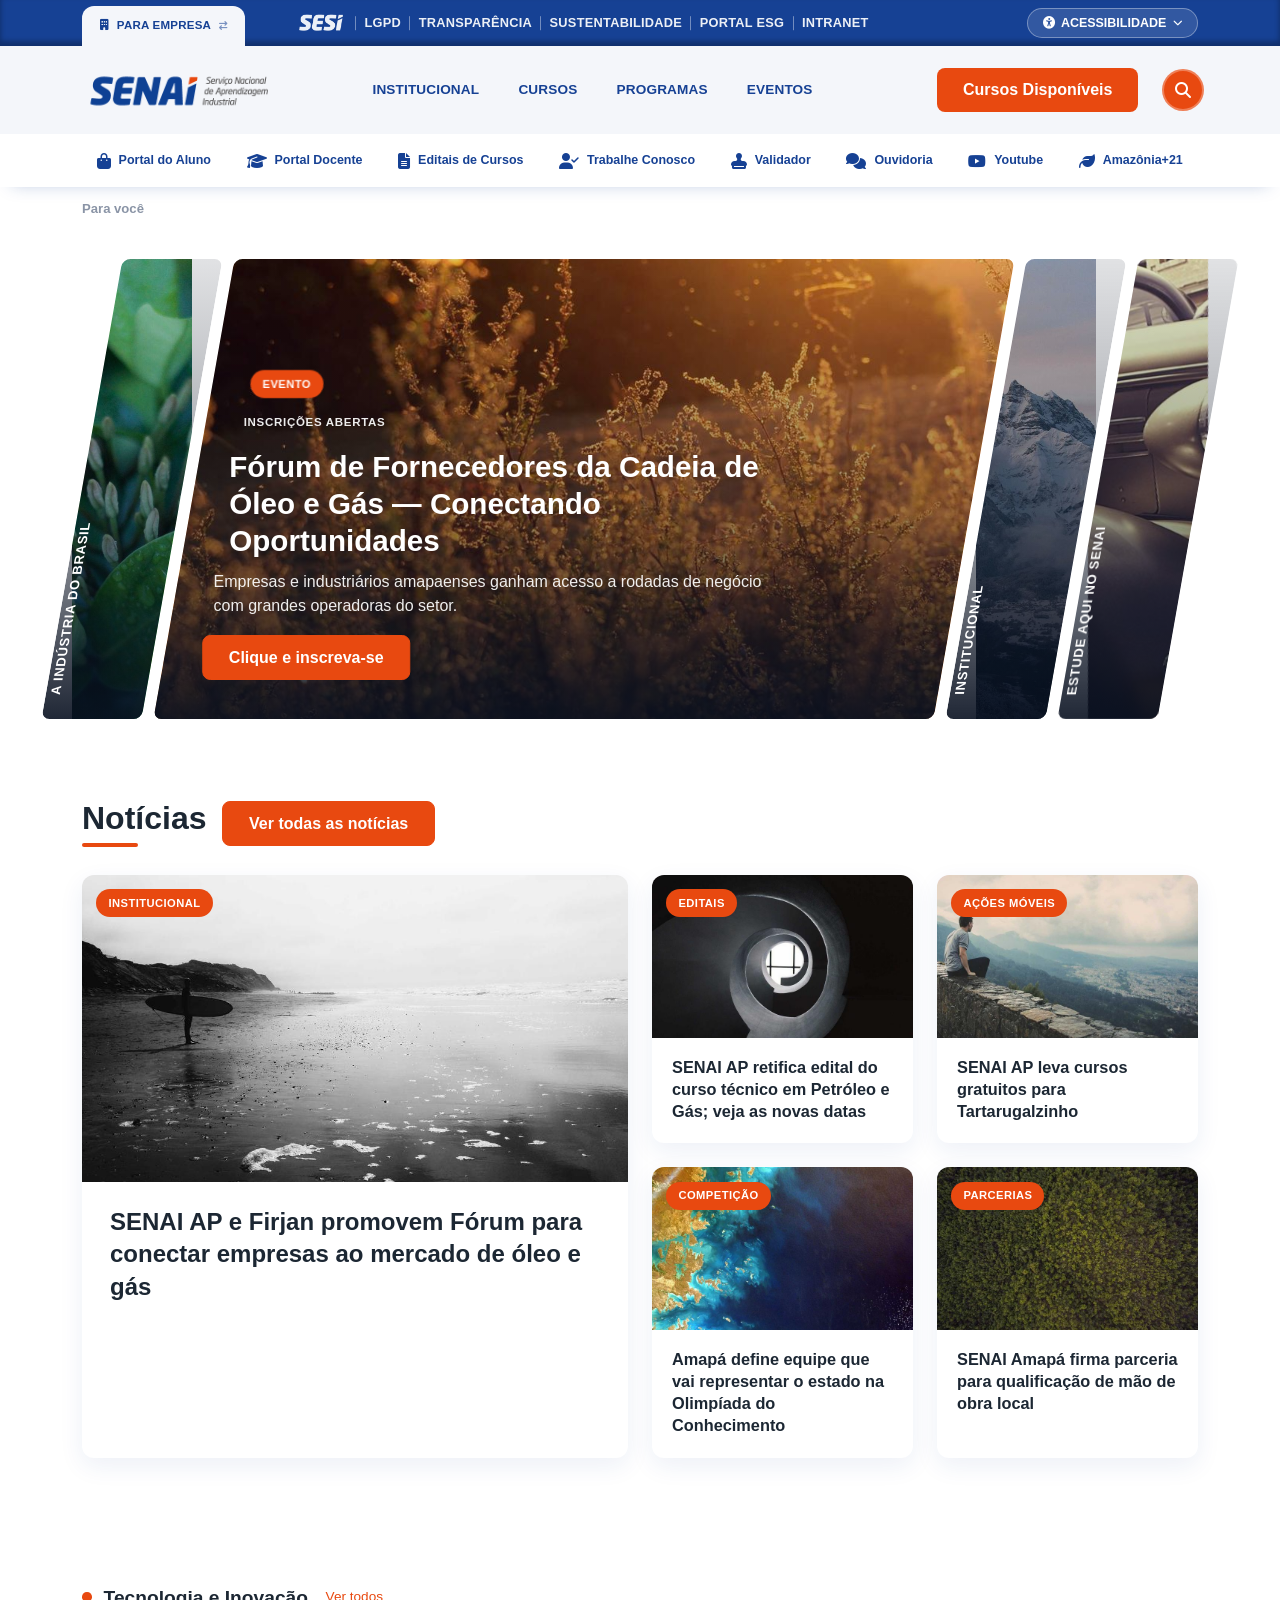
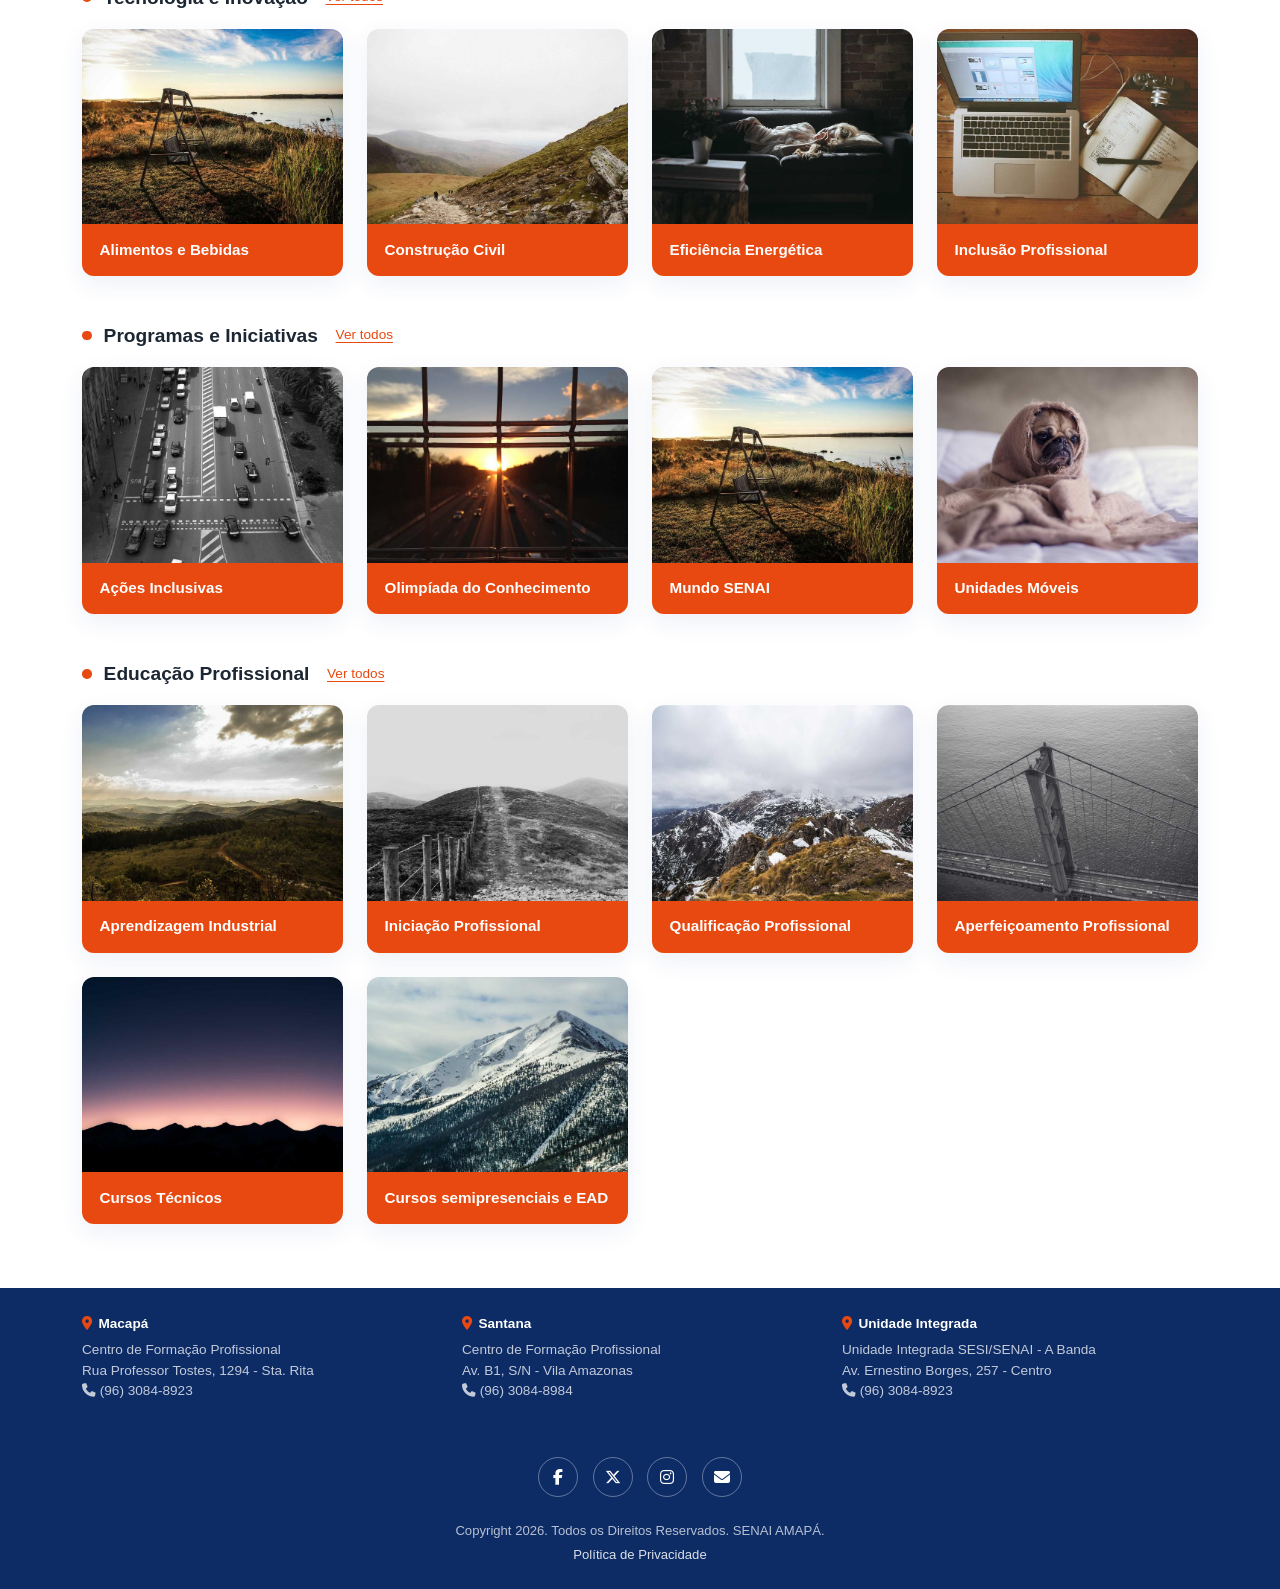
==== commit 9047744e: "Conceito: a home do site com os atalhos como segundo nível da barra O conceito deixa de ser um protó" ====
--- a/conceito/index.html
+++ b/conceito/index.html
@@ -3,131 +3,494 @@
 <meta charset="UTF-8">
 <meta name="viewport" content="width=device-width, initial-scale=1">
 <title>Conceito — SENAI Amapá</title>
-<meta name="description" content="Protótipo em branco: topbar, navbar e um palco em degradê que muda de cor a cada menu.">
+<meta name="description" content="Conceito: a home do SENAI Amapá com navegação em dois níveis, onde os atalhos de acesso rápido são o segundo nível da barra.">
 <link rel="icon" href="../assets/img/favicon.png">
-<!-- Só os ícones vêm do site; nenhum CSS da identidade atual é carregado. -->
+<link rel="stylesheet" href="../assets/vendor/bootstrap/bootstrap.min.css">
 <link rel="stylesheet" href="../assets/vendor/fontawesome/css/all.min.css">
+<!-- A identidade vem inteira do site; conceito.css só acrescenta os dois
+     níveis da barra, a aba de público e os atalhos em faixa. -->
+<link rel="stylesheet" href="../assets/css/style.css">
 <link rel="stylesheet" href="conceito.css">
 </head>
-<body data-menu="1" data-publico="voce">
-<a class="pular" href="#palco">Pular para o conteúdo</a>
+<body class="site-senai" data-menu="inicio" data-publico="voce">
+<a class="skip-link" href="#main">Pular para o conteúdo</a>
 
 <!-- ===================== TOPBAR ===================== -->
 <div class="topbar">
-  <div class="faixa">
+  <div class="container-xl">
     <!-- Aba de público: a única peça do topbar que não é um link de texto.
          Ela usa a cor do navbar e encosta nele, como a aba ativa de um
          navegador encosta na barra de ferramentas. Clicar troca de público. -->
     <button class="publico" type="button" data-publico-alvo="empresa">
       <i class="fa-solid fa-user" aria-hidden="true"></i>
-      <span class="publico-rotulo">Para você</span>
+      <span class="publico-rotulo">Para empresa</span>
       <i class="fa-solid fa-arrow-right-arrow-left publico-troca" aria-hidden="true"></i>
     </button>
 
     <div class="topbar-menu">
-      <button class="topbar-toggler" type="button" aria-expanded="false" aria-label="Abrir links institucionais">
+      <button class="topbar-toggler" type="button" aria-expanded="false" aria-controls="topbarInstitutional" aria-label="Abrir links institucionais">
         <i class="fa-solid fa-bars"></i>
       </button>
-      <ul class="topbar-links">
-        <li><a href="#">SESI</a></li>
+      <ul class="topbar-links institutional" id="topbarInstitutional">
+        <li><a href="../sesi-home.html"><img class="sesi-icon-min" src="../assets/img/sesi_branco.png" alt="SESI Amapá"></a></li>
         <li><a href="#">LGPD</a></li>
         <li><a href="#">Transparência</a></li>
         <li><a href="#">Sustentabilidade</a></li>
         <li><a href="#">Portal ESG</a></li>
         <li><a href="#">Intranet</a></li>
-    </ul>
-    </div>
-
-    <div class="acessibilidade" aria-expanded="false">
-      <button class="acessibilidade-btn" type="button" aria-expanded="false">
-        <i class="fa-solid fa-universal-access"></i> Acessibilidade
-        <i class="fa-solid fa-chevron-down" style="font-size:.6rem"></i>
+      </ul>
+    </div>
+
+    <div class="accessibility-dropdown">
+      <button class="accessibility-toggle" type="button" aria-expanded="false">
+        <i class="fa-solid fa-universal-access"></i> Acessibilidade <i class="fa-solid fa-chevron-down" style="font-size:.6rem"></i>
       </button>
-      <div class="acessibilidade-menu">
-        <button type="button" data-acao="font-increase"><i class="fa-solid fa-magnifying-glass-plus"></i> Aumentar fonte</button>
-        <button type="button" data-acao="font-decrease"><i class="fa-solid fa-magnifying-glass-minus"></i> Diminuir fonte</button>
-        <button type="button" data-acao="contrast"><i class="fa-solid fa-circle-half-stroke"></i> Contraste</button>
-        <a href="#"><i class="fa-solid fa-hands-asl-interpreting"></i> Libras</a>
-        <a href="#"><i class="fa-solid fa-volume-high"></i> Leitor de Tela</a>
+      <div class="accessibility-menu">
+        <button type="button" data-action="font-increase"><i class="fa-solid fa-magnifying-glass-plus"></i> Aumentar fonte</button>
+        <button type="button" data-action="font-decrease"><i class="fa-solid fa-magnifying-glass-minus"></i> Diminuir fonte</button>
+        <button type="button" data-action="contrast"><i class="fa-solid fa-circle-half-stroke"></i> Contraste</button>
+        <a href="#" target="_blank"><i class="fa-solid fa-hands-asl-interpreting"></i> Libras</a>
+        <a href="#" target="_blank"><i class="fa-solid fa-volume-high"></i> Leitor de Tela</a>
       </div>
     </div>
   </div>
 </div>
 
-<!-- ===================== NAVBAR =====================
-     Logo | 4 menus | 1 CTA. Cada menu troca o degradê do palco; é o único
-     efeito por enquanto (assets do conceito em conceito.js/conceito.css).
-================================================== -->
-<header class="navbar">
-  <div class="faixa">
-    <a class="marca" href="#menu-1" aria-label="SENAI Amapá">
+<!-- ===================== NAVBAR — NÍVEL 1 =====================
+     Logo (Início) | 4 menus | CTA do público. A aba ativa não abre painel:
+     ela troca a faixa de atalhos logo abaixo.
+========================================================== -->
+<header class="mainnav">
+  <div class="container-xl">
+    <a class="mainnav-brand" href="#inicio" data-menu="inicio" aria-label="SENAI Amapá — Início">
       <img class="marca-sobre-claro" src="../assets/img/senai_branco.png" alt="">
       <img class="marca-sobre-escuro" src="../assets/img/senai_white.png" alt="">
     </a>
 
-    <ul class="menu">
-      <li><a href="#menu-1" data-menu="1">Menu 1</a></li>
-      <li><a href="#menu-2" data-menu="2">Menu 2</a></li>
-      <li><a href="#menu-3" data-menu="3">Menu 3</a></li>
-      <li><a href="#menu-4" data-menu="4">Menu 4</a></li>
+    <div class="nav-backdrop"></div>
+
+    <ul class="mainnav-menu" id="menuNivel1">
+      <li><a href="#institucional" data-menu="institucional">Institucional</a></li>
+      <li><a href="#cursos" data-menu="cursos">Cursos</a></li>
+      <li><a href="#programas" data-menu="programas">Programas</a></li>
+      <li><a href="#eventos" data-menu="eventos">Eventos</a></li>
     </ul>
 
-    <a class="cta" href="#">Botão de ação</a>
+    <div class="cta-buttons">
+      <a class="btn-brand" id="navCta" href="../para-voce/cursos/index.html">Cursos Disponíveis</a>
+    </div>
+
+    <div class="nav-search">
+      <button class="nav-search-toggle" type="button" aria-expanded="false" aria-label="Buscar">
+        <i class="fa-solid fa-magnifying-glass"></i>
+      </button>
+      <div class="search-panel">
+        <form action="#" method="get">
+          <label class="form-label small fw-bold text-uppercase" for="search-input">O que você procura?</label>
+          <div class="input-group mb-2">
+            <input id="search-input" type="search" class="form-control" placeholder="Pesquisar...">
+            <button class="btn btn-brand" type="submit"><i class="fa-solid fa-magnifying-glass"></i></button>
+          </div>
+          <select class="form-select form-select-sm" name="categoria" aria-label="Categoria da busca">
+            <option selected="">Todas as categorias</option>
+            <option>Notícias</option>
+            <option>Cursos</option>
+            <option>Editais</option>
+            <option>Unidades</option>
+          </select>
+        </form>
+      </div>
+    </div>
+
+    <button class="mainnav-toggler" type="button" aria-expanded="false" aria-controls="menuNivel1" aria-label="Abrir menu">
+      <i class="fa-solid fa-bars"></i>
+    </button>
   </div>
 </header>
 
-<!-- ===================== SUB BAR =====================
-     Terceira barra: as opções mudam conforme o menu ativo do navbar. Cada
-     <ul> é o conjunto de um menu e só o do menu ativo fica visível — quem
-     troca é o conceito.js, pelo mesmo data-menu do <body>.
-================================================== -->
+<!-- ===================== SUB BAR — NÍVEL 2 =====================
+     Os atalhos de acesso rápido, que na home eram uma fileira de cards
+     abaixo do header, agora são o segundo nível da barra: cada menu do
+     nível 1 tem o seu conjunto e só ele fica visível.
+=========================================================== -->
 <div class="subbar">
-  <div class="faixa">
-    <ul class="submenu" data-de="1">
-      <li><a href="#menu-1/sub-1" data-sub="1">Opção 1.1</a></li>
-      <li><a href="#menu-1/sub-2" data-sub="2">Opção 1.2</a></li>
-      <li><a href="#menu-1/sub-3" data-sub="3">Opção 1.3</a></li>
-      <li><a href="#menu-1/sub-4" data-sub="4">Opção 1.4</a></li>
+  <div class="container-xl">
+      <ul class="submenu" data-de="inicio">
+        <li><a class="atalho" href="#inicio/portal-do-aluno" data-sub="portal-do-aluno"><i class="fa-solid fa-bag-shopping"></i><span>Portal do Aluno</span></a></li>
+        <li><a class="atalho" href="#inicio/portal-docente" data-sub="portal-docente"><i class="fa-solid fa-graduation-cap"></i><span>Portal Docente</span></a></li>
+        <li><a class="atalho" href="#inicio/editais-de-cursos" data-sub="editais-de-cursos"><i class="fa-solid fa-file-lines"></i><span>Editais de Cursos</span></a></li>
+        <li><a class="atalho" href="#inicio/trabalhe-conosco" data-sub="trabalhe-conosco"><i class="fa-solid fa-user-check"></i><span>Trabalhe Conosco</span></a></li>
+        <li><a class="atalho" href="#inicio/validador" data-sub="validador"><i class="fa-solid fa-stamp"></i><span>Validador</span></a></li>
+        <li><a class="atalho" href="#inicio/ouvidoria" data-sub="ouvidoria"><i class="fa-solid fa-comments"></i><span>Ouvidoria</span></a></li>
+        <li><a class="atalho" href="#inicio/youtube" data-sub="youtube"><i class="fa-brands fa-youtube"></i><span>Youtube</span></a></li>
+        <li><a class="atalho" href="#inicio/amazoniamais21" data-sub="amazoniamais21"><i class="fa-solid fa-leaf"></i><span>Amazônia+21</span></a></li>
+        <li><a class="atalho" href="#inicio/hub-de-inovacao" data-sub="hub-de-inovacao"><i class="fa-solid fa-cube"></i><span>HUB de Inovação</span></a></li>
+      </ul>
+
+      <ul class="submenu" data-de="institucional">
+        <li><a class="atalho" href="#institucional/quem-somos" data-sub="quem-somos"><i class="fa-solid fa-industry"></i><span>Quem somos</span></a></li>
+        <li><a class="atalho" href="#institucional/missao-visao-e-valores" data-sub="missao-visao-e-valores"><i class="fa-solid fa-bullseye"></i><span>Missão, Visão e Valores</span></a></li>
+        <li><a class="atalho" href="#institucional/transparencia" data-sub="transparencia"><i class="fa-solid fa-scale-balanced"></i><span>Transparência</span></a></li>
+        <li><a class="atalho" href="#institucional/trabalhe-conosco" data-sub="trabalhe-conosco"><i class="fa-solid fa-user-check"></i><span>Trabalhe Conosco</span></a></li>
+        <li><a class="atalho" href="#institucional/validador" data-sub="validador"><i class="fa-solid fa-stamp"></i><span>Validador</span></a></li>
+        <li><a class="atalho" href="#institucional/unidades" data-sub="unidades"><i class="fa-solid fa-location-dot"></i><span>Unidades</span></a></li>
+        <li><a class="atalho" href="#institucional/fale-conosco" data-sub="fale-conosco"><i class="fa-solid fa-comments"></i><span>Fale Conosco</span></a></li>
+      </ul>
+
+      <ul class="submenu" data-de="cursos">
+        <li><a class="atalho" href="#cursos/cursos-disponiveis" data-sub="cursos-disponiveis"><i class="fa-solid fa-graduation-cap"></i><span>Cursos Disponíveis</span></a></li>
+        <li><a class="atalho" href="#cursos/editais-de-cursos" data-sub="editais-de-cursos"><i class="fa-solid fa-file-lines"></i><span>Editais de Cursos</span></a></li>
+        <li><a class="atalho" href="#cursos/formacao-profissional" data-sub="formacao-profissional"><i class="fa-solid fa-compass"></i><span>Formação Profissional</span></a></li>
+        <li><a class="atalho" href="#cursos/aprendizagem-industrial" data-sub="aprendizagem-industrial"><i class="fa-solid fa-industry"></i><span>Aprendizagem Industrial</span></a></li>
+        <li><a class="atalho" href="#cursos/presencial" data-sub="presencial"><i class="fa-solid fa-school"></i><span>Presencial</span></a></li>
+        <li><a class="atalho" href="#cursos/semipresencial" data-sub="semipresencial"><span class="icon-duo"><i class="fa-solid fa-school"></i><i class="fa-solid fa-house-laptop"></i></span><span>Semipresencial</span></a></li>
+        <li><a class="atalho" href="#cursos/ead" data-sub="ead"><i class="fa-solid fa-house-laptop"></i><span>EAD</span></a></li>
+        <li><a class="atalho" href="#cursos/portal-do-aluno" data-sub="portal-do-aluno"><i class="fa-solid fa-bag-shopping"></i><span>Portal do Aluno</span></a></li>
+      </ul>
+
+      <ul class="submenu" data-de="programas">
+        <li><a class="atalho" href="#programas/worldskills" data-sub="worldskills"><i class="fa-solid fa-trophy"></i><span>WorldSkills</span></a></li>
+        <li><a class="atalho" href="#programas/saga-senai" data-sub="saga-senai"><i class="fa-solid fa-gamepad"></i><span>Saga SENAI</span></a></li>
+        <li><a class="atalho" href="#programas/psai" data-sub="psai"><i class="fa-solid fa-universal-access"></i><span>PSAI</span></a></li>
+        <li><a class="atalho" href="#programas/programa-mais-aprendiz" data-sub="programa-mais-aprendiz"><i class="fa-solid fa-user-plus"></i><span>Programa + Aprendiz</span></a></li>
+        <li><a class="atalho" href="#programas/unidades-moveis" data-sub="unidades-moveis"><i class="fa-solid fa-truck"></i><span>Unidades Móveis</span></a></li>
+        <li><a class="atalho" href="#programas/olimpiada-do-conhecimento" data-sub="olimpiada-do-conhecimento"><i class="fa-solid fa-medal"></i><span>Olimpíada do Conhecimento</span></a></li>
+      </ul>
+
+      <ul class="submenu" data-de="eventos">
+        <li><a class="atalho" href="#eventos/agenda-de-eventos" data-sub="agenda-de-eventos"><i class="fa-solid fa-calendar-days"></i><span>Agenda de Eventos</span></a></li>
+        <li><a class="atalho" href="#eventos/feirao-da-empregabilidade" data-sub="feirao-da-empregabilidade"><i class="fa-solid fa-briefcase"></i><span>Feirão da Empregabilidade</span></a></li>
+        <li><a class="atalho" href="#eventos/inova-senai" data-sub="inova-senai"><i class="fa-solid fa-lightbulb"></i><span>Inova SENAI</span></a></li>
+        <li><a class="atalho" href="#eventos/forum-de-oleo-e-gas" data-sub="forum-de-oleo-e-gas"><i class="fa-solid fa-oil-well"></i><span>Fórum de Óleo e Gás</span></a></li>
+        <li><a class="atalho" href="#eventos/mundo-senai" data-sub="mundo-senai"><i class="fa-solid fa-earth-americas"></i><span>Mundo SENAI</span></a></li>
+      </ul>
+  </div>
+</div>
+
+<!-- ===================== BREADCRUMB ===================== -->
+<section class="breadcrumb-bar">
+  <div class="container-xl">
+    <ul class="breadcrumb-modern">
+      <li><a href="#inicio" data-menu="inicio">Início</a></li>
+      <li class="current" id="navCrumbMenu" hidden></li>
+      <li class="current" id="navCrumbSub" hidden></li>
     </ul>
-
-    <ul class="submenu" data-de="2">
-      <li><a href="#menu-2/sub-1" data-sub="1">Opção 2.1</a></li>
-      <li><a href="#menu-2/sub-2" data-sub="2">Opção 2.2</a></li>
-      <li><a href="#menu-2/sub-3" data-sub="3">Opção 2.3</a></li>
-      <li><a href="#menu-2/sub-4" data-sub="4">Opção 2.4</a></li>
-      <li><a href="#menu-2/sub-5" data-sub="5">Opção 2.5</a></li>
-    </ul>
-
-    <ul class="submenu" data-de="3">
-      <li><a href="#menu-3/sub-1" data-sub="1">Opção 3.1</a></li>
-      <li><a href="#menu-3/sub-2" data-sub="2">Opção 3.2</a></li>
-      <li><a href="#menu-3/sub-3" data-sub="3">Opção 3.3</a></li>
-    </ul>
-
-    <ul class="submenu" data-de="4">
-      <li><a href="#menu-4/sub-1" data-sub="1">Opção 4.1</a></li>
-      <li><a href="#menu-4/sub-2" data-sub="2">Opção 4.2</a></li>
-      <li><a href="#menu-4/sub-3" data-sub="3">Opção 4.3</a></li>
-      <li><a href="#menu-4/sub-4" data-sub="4">Opção 4.4</a></li>
-      <li><a href="#menu-4/sub-5" data-sub="5">Opção 4.5</a></li>
-      <li><a href="#menu-4/sub-6" data-sub="6">Opção 4.6</a></li>
-    </ul>
-  </div>
-</div>
-
-<!-- ===================== PALCO ===================== -->
-<main id="palco" class="palco">
-  <div class="faixa">
-    <h1>Conceito em branco</h1>
-    <p class="estado" id="estado">Menu 1</p>
-    <p>O corpo da página é só o degradê. Clique em Menu 1 a 4 no navbar e ele
-       troca de par de cores — e troca também as opções da sub bar. Role até
-       o fim para ver a base do degradê.</p>
-    <p class="nota">Nada de identidade visual por aqui ainda: tipografia do
-       sistema, cinzas neutros e a logo da instituição. Topbar e navbar são a
-       estrutura do site atual, refeita do zero neste conceito.</p>
-  </div>
+  </div>
+</section>
+
+<main id="main" class="page-surface">
+
+<!-- ===================== BANNER ===================== -->
+<section class="hero-gallery">
+  <div class="container-xl" id="card-accordion">
+    <div class="hero-accordion">
+      <div class="accordion-card" tabindex="0" role="button" aria-expanded="false">
+        <img src="../assets/img/placeholders/senai-banner-3.jpg" alt="A Indústria do Brasil">
+        <span class="accordion-vertical-label">A Indústria do Brasil</span>
+        <div class="accordion-content">
+          <span class="badge-brand mb-3 d-inline-block">Institucional</span>
+          <p class="accordion-eyebrow">SENAI Amapá</p>
+          <h3>A indústria que transforma o Amapá</h3>
+          <p>Conheça como o SENAI impulsiona a qualificação profissional e a inovação na indústria amapaense.</p>
+          <a href="#" class="btn btn-brand">Saiba mais</a>
+        </div>
+      </div>
+      <div class="accordion-card active" tabindex="0" role="button" aria-expanded="true">
+        <img src="../assets/img/placeholders/senai-banner-1.jpg" alt="Fórum de Óleo e Gás">
+        <span class="accordion-vertical-label">Fórum de Óleo e Gás</span>
+        <div class="accordion-content">
+          <span class="badge-brand mb-3 d-inline-block">Evento</span>
+          <p class="accordion-eyebrow">Inscrições abertas</p>
+          <h3>Fórum de Fornecedores da Cadeia de Óleo e Gás — Conectando Oportunidades</h3>
+          <p>Empresas e industriários amapaenses ganham acesso a rodadas de negócio com grandes operadoras do setor.</p>
+          <a href="#" class="btn btn-brand">Clique e inscreva-se</a>
+        </div>
+      </div>
+      <div class="accordion-card" tabindex="0" role="button" aria-expanded="false">
+        <img src="../assets/img/placeholders/senai-banner-4.jpg" alt="Institucional">
+        <span class="accordion-vertical-label">Institucional</span>
+        <div class="accordion-content">
+          <span class="badge-brand mb-3 d-inline-block">Institucional</span>
+          <p class="accordion-eyebrow">Sobre o SENAI</p>
+          <h3>Conheça a gestão e a estrutura do SENAI Amapá</h3>
+          <p>Transparência, planejamento estratégico e resultados que fortalecem a indústria local.</p>
+          <a href="#" class="btn btn-brand">Conheça o SENAI</a>
+        </div>
+      </div>
+      <div class="accordion-card" tabindex="0" role="button" aria-expanded="false">
+        <img src="../assets/img/placeholders/senai-banner-2.jpg" alt="Estude aqui no SENAI">
+        <span class="accordion-vertical-label">Estude aqui no SENAI</span>
+        <div class="accordion-content">
+          <span class="badge-brand mb-3 d-inline-block">Matrículas</span>
+          <p class="accordion-eyebrow">Matrículas abertas</p>
+          <h3>Cursos técnicos e de aprendizagem industrial com matrículas abertas</h3>
+          <p>Formação profissional de qualidade para você ingressar ou se destacar no mercado de trabalho.</p>
+          <a href="#" class="btn btn-brand">Ver cursos disponíveis</a>
+        </div>
+      </div>
+    </div>
+  </div>
+</section>
+
+<!-- ===================== NOTÍCIAS ===================== -->
+<section class="section">
+  <div class="container-xl">
+    <div class="section-heading">
+      <h2>Notícias</h2>
+      <a href="#" class="btn btn-brand">Ver todas as notícias</a>
+    </div>
+    <div class="row g-4">
+      <div class="col-lg-6">
+        <a class="news-card news-featured" href="../senai-noticia.html">
+          <div class="news-img">
+            <img src="../assets/img/placeholders/senai-news-1.jpg" alt="Fórum de fornecedores">
+            <span class="badge-brand news-badge">Institucional</span>
+          </div>
+          <div class="news-body">
+            <h3>SENAI AP e Firjan promovem Fórum para conectar empresas ao mercado de óleo e gás</h3>
+          </div>
+        </a>
+      </div>
+      <div class="col-lg-6">
+        <div class="row g-4">
+          <div class="col-sm-6">
+            <a class="news-card" href="../senai-noticia.html">
+              <div class="news-img">
+                <img src="../assets/img/placeholders/senai-news-2.jpg" alt="Edital de curso técnico">
+                <span class="badge-brand news-badge">Editais</span>
+              </div>
+              <div class="news-body">
+                <h4>SENAI AP retifica edital do curso técnico em Petróleo e Gás; veja as novas datas</h4>
+              </div>
+            </a>
+          </div>
+          <div class="col-sm-6">
+            <a class="news-card" href="../senai-noticia.html">
+              <div class="news-img">
+                <img src="../assets/img/placeholders/senai-news-3.jpg" alt="Cursos gratuitos itinerantes">
+                <span class="badge-brand news-badge">Ações Móveis</span>
+              </div>
+              <div class="news-body">
+                <h4>SENAI AP leva cursos gratuitos para Tartarugalzinho</h4>
+              </div>
+            </a>
+          </div>
+          <div class="col-sm-6">
+            <a class="news-card" href="../senai-noticia.html">
+              <div class="news-img">
+                <img src="../assets/img/placeholders/senai-news-4.jpg" alt="Olimpíada do Conhecimento">
+                <span class="badge-brand news-badge">Competição</span>
+              </div>
+              <div class="news-body">
+                <h4>Amapá define equipe que vai representar o estado na Olimpíada do Conhecimento</h4>
+              </div>
+            </a>
+          </div>
+          <div class="col-sm-6">
+            <a class="news-card" href="../senai-noticia.html">
+              <div class="news-img">
+                <img src="../assets/img/placeholders/senai-news-5.jpg" alt="Parceria com indústria local">
+                <span class="badge-brand news-badge">Parcerias</span>
+              </div>
+              <div class="news-body">
+                <h4>SENAI Amapá firma parceria para qualificação de mão de obra local</h4>
+              </div>
+            </a>
+          </div>
+        </div>
+      </div>
+    </div>
+  </div>
+</section>
+
+<!-- ===================== SERVIÇOS ===================== -->
+<section class="section" ;">
+  <div class="container-xl">
+
+    <div class="service-group">
+      <div class="service-group-heading">
+        <span class="dot"></span>
+        <h3>Tecnologia e Inovação</h3>
+        <a href="#" class="service-group-link">Ver todos</a>
+      </div>
+      <div class="row g-4">
+        <div class="col-6 col-md-3">
+          <a class="service-card" href="#">
+            <div class="service-img"><img src="../assets/img/placeholders/senai-tech-1.jpg" alt="Alimentos e Bebidas"></div>
+            <p class="service-title">Alimentos e Bebidas</p>
+          </a>
+        </div>
+        <div class="col-6 col-md-3">
+          <a class="service-card" href="#">
+            <div class="service-img"><img src="../assets/img/placeholders/senai-tech-2.jpg" alt="Construção Civil"></div>
+            <p class="service-title">Construção Civil</p>
+          </a>
+        </div>
+        <div class="col-6 col-md-3">
+          <a class="service-card" href="#">
+            <div class="service-img"><img src="../assets/img/placeholders/senai-tech-3.jpg" alt="Eficiência Energética"></div>
+            <p class="service-title">Eficiência Energética</p>
+          </a>
+        </div>
+        <div class="col-6 col-md-3">
+          <a class="service-card" href="#">
+            <div class="service-img"><img src="../assets/img/placeholders/senai-tech-4.jpg" alt="Inclusão Profissional"></div>
+            <p class="service-title">Inclusão Profissional</p>
+          </a>
+        </div>
+      </div>
+    </div>
+    <div class="service-group">
+      <div class="service-group-heading">
+        <span class="dot"></span>
+        <h3>Programas e Iniciativas</h3>
+        <a href="#" class="service-group-link">Ver todos</a>
+      </div>
+      <div class="row g-4">
+        <div class="col-6 col-md-3">
+          <a class="service-card" href="#">
+            <div class="service-img"><img src="../assets/img/placeholders/senai-prog-1.jpg" alt="Ações Inclusivas"></div>
+            <p class="service-title">Ações Inclusivas</p>
+          </a>
+        </div>
+        <div class="col-6 col-md-3">
+          <a class="service-card" href="#">
+            <div class="service-img"><img src="../assets/img/placeholders/senai-prog-2.jpg" alt="Olimpíada do Conhecimento"></div>
+            <p class="service-title">Olimpíada do Conhecimento</p>
+          </a>
+        </div>
+        <div class="col-6 col-md-3">
+          <a class="service-card" href="#">
+            <div class="service-img"><img src="../assets/img/placeholders/senai-prog-3.jpg" alt="Mundo SENAI"></div>
+            <p class="service-title">Mundo SENAI</p>
+          </a>
+        </div>
+        <div class="col-6 col-md-3">
+          <a class="service-card" href="#">
+            <div class="service-img"><img src="../assets/img/placeholders/senai-prog-4.jpg" alt="Unidades Móveis"></div>
+            <p class="service-title">Unidades Móveis</p>
+          </a>
+        </div>
+      </div>
+    </div>
+    <div class="service-group">
+      <div class="service-group-heading">
+        <span class="dot"></span>
+        <h3>Educação Profissional</h3>
+        <a href="../para-voce/cursos/index.html" class="service-group-link">Ver todos</a>
+      </div>
+      <div class="row g-4">
+        <div class="col-6 col-md-3">
+          <a class="service-card" href="#">
+            <div class="service-img"><img src="../assets/img/placeholders/senai-edu-1.jpg" alt="Aprendizagem Industrial"></div>
+            <p class="service-title">Aprendizagem Industrial</p>
+          </a>
+        </div>
+        <div class="col-6 col-md-3">
+          <a class="service-card" href="#">
+            <div class="service-img"><img src="../assets/img/placeholders/senai-edu-2.jpg" alt="Iniciação Profissional"></div>
+            <p class="service-title">Iniciação Profissional</p>
+          </a>
+        </div>
+        <div class="col-6 col-md-3">
+          <a class="service-card" href="#">
+            <div class="service-img"><img src="../assets/img/placeholders/senai-edu-3.jpg" alt="Qualificação Profissional"></div>
+            <p class="service-title">Qualificação Profissional</p>
+          </a>
+        </div>
+        <div class="col-6 col-md-3">
+          <a class="service-card" href="#">
+            <div class="service-img"><img src="../assets/img/placeholders/senai-edu-4.jpg" alt="Aperfeiçoamento Profissional"></div>
+            <p class="service-title">Aperfeiçoamento Profissional</p>
+          </a>
+        </div>
+        <div class="col-6 col-md-3">
+          <a class="service-card" href="#">
+            <div class="service-img"><img src="../assets/img/placeholders/senai-edu-5.jpg" alt="Cursos Técnicos"></div>
+            <p class="service-title">Cursos Técnicos</p>
+          </a>
+        </div>
+        <div class="col-6 col-md-3">
+          <a class="service-card" href="#">
+            <div class="service-img"><img src="../assets/img/placeholders/senai-edu-6.jpg" alt="Cursos semipresenciais e EAD"></div>
+            <p class="service-title">Cursos semipresenciais e EAD</p>
+          </a>
+        </div>
+      </div>
+    </div>
+
+  </div>
+</section>
+
 </main>
 
+<!-- ===================== FOOTER ===================== -->
+<footer class="site-footer">
+  <!--<div class="container-xl footer-links">
+    <div class="row g-4">
+      <div class="col-6 col-md-4 footer-col">
+        <h5>Cursos</h5>
+        <ul>
+          <li><a href="../para-voce/cursos/index.html">Cursos disponíveis</a></li>
+          <li><a href="../para-voce/formacao-profissional/index.html">Formação Profissional</a></li>
+          <li><a href="../para-voce/modalidades-e-suporte/index.html">Modalidades e Suporte</a></li>
+        </ul>
+      </div>
+      <div class="col-6 col-md-4 footer-col">
+        <h5>Institucional</h5>
+        <ul>
+          <li><a href="#institucional" data-nav="institucional">Quem somos</a></li>
+          <li><a href="#programas" data-nav="programas">Programas</a></li>
+          <li><a href="#eventos" data-nav="eventos">Eventos</a></li>
+          <li><a href="#informacoes" data-nav="informacoes">Unidades e contato</a></li>
+        </ul>
+      </div>
+      <div class="col-6 col-md-4 footer-col">
+        <h5>Para empresas</h5>
+        <ul>
+          <li><a href="../para-empresa/index.html">Serviços para a indústria</a></li>
+          <li><a href="../para-empresa/educacao-corporativa/index.html">Educação Corporativa</a></li>
+          <li><a href="../para-empresa/servicos-de-tecnologia-e-inovacao/index.html">Tecnologia e Inovação</a></li>
+        </ul>
+      </div>
+    </div>
+  </div>-->
+
+  <div class="footer-units">
+    <div class="container-xl">
+      <div class="row g-4 justify-content-center text-center text-md-start">
+        <div class="col-md-4">
+          <h6><i class="fa-solid fa-location-dot"></i>Macapá</h6>
+          <p>Centro de Formação Profissional<br>Rua Professor Tostes, 1294 - Sta. Rita<br><i class="fa-solid fa-phone"></i> (96) 3084-8923</p>
+        </div>
+        <div class="col-md-4">
+          <h6><i class="fa-solid fa-location-dot"></i>Santana</h6>
+          <p>Centro de Formação Profissional<br>Av. B1, S/N - Vila Amazonas<br><i class="fa-solid fa-phone"></i> (96) 3084-8984</p>
+        </div>
+        <div class="col-md-4">
+          <h6><i class="fa-solid fa-location-dot"></i>Unidade Integrada</h6>
+          <p>Unidade Integrada SESI/SENAI - A Banda<br>Av. Ernestino Borges, 257 - Centro<br><i class="fa-solid fa-phone"></i> (96) 3084-8923</p>
+        </div>
+      </div>
+    </div>
+  </div>
+
+  <div class="container-xl">
+    <div class="footer-social">
+      <a href="https://www.facebook.com/SENAIamapa/" target="_blank" aria-label="Facebook"><i class="fa-brands fa-facebook-f"></i></a>
+      <a href="https://twitter.com/senaiamapa" target="_blank" aria-label="X (Twitter)"><i class="fa-brands fa-x-twitter"></i></a>
+      <a href="https://instagram.com/amapasenai" target="_blank" aria-label="Instagram"><i class="fa-brands fa-instagram"></i></a>
+      <a href="#" target="_blank" aria-label="E-mail"><i class="fa-solid fa-envelope"></i></a>
+    </div>
+    <div class="footer-copy">
+      <p class="mb-1">Copyright 2026. Todos os Direitos Reservados. SENAI AMAPÁ.</p>
+      <a href="#">Política de Privacidade</a>
+    </div>
+  </div>
+</footer>
+
+<script src="../assets/vendor/bootstrap/bootstrap.bundle.min.js"></script>
+<script src="../assets/js/main.js"></script>
 <script src="conceito.js"></script>
+
 </body></html>
--- a/assets/css/style.css
+++ b/assets/css/style.css
@@ -0,0 +1,1582 @@
+/* ==========================================================================
+   Novo Template SESI/SENAI Amapá — CSS compartilhado
+   Um único stylesheet para os 4 mockups. As páginas SENAI usam
+   <body class="site-senai">, as páginas SESI usam <body class="site-sesi">.
+   Isso troca a "cor da casa" (--brand) em todo o documento sem duplicar
+   nenhuma regra de layout — só a variável muda.
+   ========================================================================== */
+
+/* -----------------------------------------------------------------------
+   1. Fontes — Neo Sans Std (oficial, arquivos em ../fonts/)
+   ----------------------------------------------------------------------- */
+@font-face {
+  font-family: "Neo Sans Std";
+  src: url("../fonts/NeoSansStd-Light.otf") format("opentype");
+  font-weight: 300;
+  font-style: normal;
+  font-display: swap;
+}
+@font-face {
+  font-family: "Neo Sans Std";
+  src: url("../fonts/NeoSansStd-Regular.otf") format("opentype");
+  font-weight: 400;
+  font-style: normal;
+  font-display: swap;
+}
+@font-face {
+  font-family: "Neo Sans Std";
+  src: url("../fonts/NeoSansStd-Italic.otf") format("opentype");
+  font-weight: 400;
+  font-style: italic;
+  font-display: swap;
+}
+@font-face {
+  font-family: "Neo Sans Std";
+  src: url("../fonts/NeoSansStd-Medium.otf") format("opentype");
+  font-weight: 500;
+  font-style: normal;
+  font-display: swap;
+}
+@font-face {
+  font-family: "Neo Sans Std";
+  src: url("../fonts/NeoSansStd-Bold.otf") format("opentype");
+  font-weight: 700;
+  font-style: normal;
+  font-display: swap;
+}
+@font-face {
+  font-family: "Neo Sans Std";
+  src: url("../fonts/NeoSansStd-Black.otf") format("opentype");
+  font-weight: 900;
+  font-style: normal;
+  font-display: swap;
+}
+
+/* -----------------------------------------------------------------------
+   2. Variáveis de marca
+   ----------------------------------------------------------------------- */
+:root {
+  --color-blue: #164194;
+  --color-blue-dark: #0d2c66;
+  --color-blue-darker: #0a2350;
+  --color-senai: #e84910;
+  --color-senai-dark: #c13c0c;
+  --color-sesi: #52ae32;
+  --color-sesi-dark: #418826;
+  --color-ink: #1c2733;
+  --color-body: #4a5568;
+  --color-bg-soft: #f4f6fa;
+  --color-border: #e3e8f0;
+
+  --radius-sm: 8px;
+  --radius-md: 12px;
+  --radius-lg: 16px;
+  --shadow-soft: 0 0.5rem 1.5rem rgba(22, 65, 148, 0.08);
+  --shadow-soft-hover: 0 1rem 2rem rgba(22, 65, 148, 0.14);
+
+  --brand: var(--color-blue);
+  --brand-dark: var(--color-blue-dark);
+  --brand-rgb: 22, 65, 148;
+
+  --font-base: "Neo Sans Std", "Segoe UI", Arial, sans-serif;
+}
+
+body.site-senai {
+  --brand: var(--color-senai);
+  --brand-dark: var(--color-senai-dark);
+  --brand-rgb: 232, 73, 16;
+}
+
+body.site-sesi {
+  --brand: var(--color-sesi);
+  --brand-dark: var(--color-sesi-dark);
+  --brand-rgb: 82, 174, 50;
+}
+
+/* Classes utilitárias de marca — únicas, reaproveitadas nos dois sites */
+.senai-color { color: var(--color-senai) !important; }
+.sesi-color  { color: var(--color-sesi) !important; }
+.senai-bg    { background-color: var(--color-senai) !important; }
+.sesi-bg     { background-color: var(--color-sesi) !important; }
+.brand-color { color: var(--brand) !important; }
+.brand-bg    { background-color: var(--brand) !important; }
+
+/* -----------------------------------------------------------------------
+   3. Base
+   ----------------------------------------------------------------------- */
+html { scroll-behavior: smooth; }
+
+body {
+  font-family: var(--font-base);
+  color: var(--color-body);
+  background-color: var(--color-bg-soft);
+  -webkit-font-smoothing: antialiased;
+}
+
+/* Área de conteúdo "de página" — branca por padrão; seções internas podem
+   sobrescrever com o próprio background (ex.: seção de serviços em cinza)
+   para criar continuidade visual até o footer. */
+.page-surface { background-color: #fff; }
+
+h1, h2, h3, h4, h5, h6, .heading-font {
+  font-family: var(--font-base);
+  font-weight: 700;
+  color: var(--color-ink);
+}
+
+a { text-decoration: none; }
+
+img { max-width: 100%; height: auto; }
+
+.container-narrow { max-width: 1320px; }
+
+.section {
+  padding-block: clamp(2.5rem, 5vw, 4.5rem);
+}
+
+.section-heading {
+  display: flex;
+  align-items: baseline;
+  justify-content: start;
+  gap: 1rem;
+  margin-bottom: 1.75rem;
+}
+
+.section-heading h2 {
+  font-size: clamp(1.5rem, 2.5vw, 2rem);
+  font-weight: 900;
+  margin: 0;
+  position: relative;
+  padding-bottom: 0.6rem;
+  margin-top: 1rem;
+}
+
+.section-heading h2::after {
+  content: "";
+  position: absolute;
+  left: 0;
+  bottom: 0;
+  width: 3.5rem;
+  height: 4px;
+  border-radius: 2px;
+  background: var(--brand);
+}
+
+.btn-brand {
+  background-color: var(--brand);
+  border-color: var(--brand);
+  color: #fff;
+  font-weight: 700;
+  border-radius: var(--radius-sm);
+  padding: 0.6rem 1.6rem;
+  transition: background-color 0.15s ease, transform 0.15s ease, box-shadow 0.15s ease;
+}
+
+.btn-brand:hover,
+.btn-brand:focus {
+  background-color: var(--brand-dark);
+  border-color: var(--brand-dark);
+  color: #fff;
+  transform: translateY(-1px);
+  box-shadow: var(--shadow-soft);
+}
+
+.btn-outline-brand {
+  border: 1.5px solid var(--brand);
+  color: var(--brand);
+  background: transparent;
+  font-weight: 700;
+  border-radius: var(--radius-sm);
+  padding: 0.55rem 1.5rem;
+  transition: all 0.15s ease;
+}
+
+.btn-outline-brand:hover {
+  background-color: var(--brand);
+  color: #fff;
+}
+
+.badge-brand {
+  display: inline-block;
+  background-color: var(--brand);
+  color: #fff;
+  font-size: 0.7rem;
+  font-weight: 700;
+  letter-spacing: 0.04em;
+  text-transform: uppercase;
+  padding: 0.35rem 0.75rem;
+  border-radius: 50rem;
+}
+
+/* Skip link */
+.skip-link {
+  position: absolute;
+  left: -999px;
+  top: 0;
+  background: #fff;
+  color: var(--color-ink);
+  padding: 0.75rem 1.25rem;
+  z-index: 2000;
+  border-radius: 0 0 var(--radius-sm) 0;
+}
+.skip-link:focus { left: 0; }
+
+/* -----------------------------------------------------------------------
+   4. Barra institucional (topo) — accessibility + institutional links
+   ----------------------------------------------------------------------- */
+.topbar {
+  background-color: var(--color-blue);
+  color: #fff;
+  font-size: 0.8rem;
+  box-shadow: inset 0px -4px 5px 1px #00000045;
+}
+
+.topbar .container-xl {
+  display: flex;
+  align-items: center;
+  justify-content: space-between;
+  gap: 1rem;
+  padding-block: 0.5rem;
+}
+
+.topbar a {
+  color: #fff;
+  opacity: 0.92;
+}
+.topbar a:hover { opacity: 1; text-decoration: underline; }
+
+.topbar-menu { position: relative; }
+
+.topbar-links {
+  display: flex;
+  align-items: center;
+  gap: 1.1rem;
+  list-style: none;
+  margin: 0;
+  padding: 0;
+  text-transform: uppercase;
+  letter-spacing: 0.02em;
+  font-weight: 600;
+}
+
+.topbar-links li + li { position: relative; }
+.topbar-links li + li::before {
+  content: "";
+  position: absolute;
+  left: -0.58rem;
+  top: 50%;
+  transform: translateY(-50%);
+  width: 1px;
+  height: 0.85rem;
+  background: rgba(255, 255, 255, 0.4);
+}
+
+.topbar-toggler {
+  display: none;
+  background: rgba(255, 255, 255, 0.12);
+  border: 1px solid rgba(255, 255, 255, 0.35);
+  color: #fff;
+  width: 34px;
+  height: 34px;
+  border-radius: 0.5rem;
+  align-items: center;
+  justify-content: center;
+  font-size: 0.85rem;
+}
+.topbar-toggler:hover { background: rgba(255, 255, 255, 0.22); }
+
+/* Accessibility dropdown */
+.accessibility-dropdown { position: relative; }
+
+.accessibility-toggle {
+  background: rgba(255, 255, 255, 0.12);
+  border: 1px solid rgba(255, 255, 255, 0.35);
+  color: #fff;
+  border-radius: 50rem;
+  padding: 0.3rem 0.9rem;
+  font-size: 0.78rem;
+  font-weight: 700;
+  text-transform: uppercase;
+  display: inline-flex;
+  align-items: center;
+  gap: 0.4rem;
+}
+.accessibility-toggle:hover { background: rgba(255, 255, 255, 0.22); }
+
+.accessibility-menu {
+  position: absolute;
+  top: calc(100% + 0.6rem);
+  left: 0;
+  min-width: 230px;
+  background: #fff;
+  color: var(--color-ink);
+  border-radius: var(--radius-sm);
+  box-shadow: var(--shadow-soft-hover);
+  padding: 0.5rem;
+  display: none;
+  z-index: 1050;
+}
+.accessibility-dropdown.open .accessibility-menu { display: block; }
+
+.accessibility-menu button,
+.accessibility-menu a {
+  display: flex;
+  align-items: center;
+  gap: 0.6rem;
+  width: 100%;
+  background: none;
+  border: 0;
+  text-align: left;
+  padding: 0.55rem 0.7rem;
+  border-radius: 0.5rem;
+  color: var(--color-ink);
+  font-size: 0.85rem;
+  font-weight: 600;
+}
+.accessibility-menu button:hover,
+.accessibility-menu a:hover { background: var(--color-bg-soft); color: var(--brand); }
+.accessibility-menu i { width: 1.1rem; text-align: center; color: var(--brand); }
+
+/* Font-size runtime toggle */
+body.font-lg { font-size: 108%; }
+body.font-xl { font-size: 116%; }
+body.high-contrast { background: #000; color: #fff; }
+body.high-contrast .topbar,
+body.high-contrast .mainnav { background: #000 !important; }
+body.high-contrast a { color: #ffe680 !important; }
+body.high-contrast .brand-bg,
+body.high-contrast .senai-bg,
+body.high-contrast .sesi-bg { background: #000 !important; border: 1px solid #fff; }
+
+/* -----------------------------------------------------------------------
+   5. Navegação principal + Mega-menu
+   ----------------------------------------------------------------------- */
+.mainnav {
+  background-color: var(--color-bg-soft);
+  padding-block: 0.75rem;
+  justify-content: space-between;
+  position: sticky;
+  top: 0;
+  z-index: 1030;
+}
+
+.mainnav .container-xl {
+  display: flex;
+  align-items: center;
+  justify-content: space-between;
+  gap: 1.5rem;
+  margin-right: auto;
+  margin-left: auto;
+  min-width: 90% !important;
+  max-width: 90% !important;
+}
+
+.mainnav-brand img { height: 64px; min-width: 253.667px  ; margin: 0px 0 5px 0px;}
+
+.mainnav-menu {
+  display: flex;
+  align-items: center;
+  gap: 0.25rem;
+  list-style: none;
+  margin: 0 0 0 0.5rem;
+  padding: 0;
+  flex: 1;
+  justify-content: space-evenly;
+}
+
+.mainnav-menu > li { position: relative; }
+
+.mainnav-menu > li > a {
+  display: flex;
+  align-items: center;
+  gap: 0.35rem;
+  color: var(--color-blue);
+  font-weight: 700;
+  font-size: 0.85rem;
+  text-transform: uppercase;
+  letter-spacing: 0.01em;
+  padding: 0.65rem 0.9rem;
+  border-radius: var(--radius-sm);
+  transition: background-color 0.15s ease;
+}
+
+.mainnav-menu > li > a:hover,
+.mainnav-menu > li.open > a {
+  background-color: var(--brand);
+  color: var(--color-bg-soft);
+}
+
+.mainnav-menu > li > a i.chev { font-size: 0.4rem; opacity: 0.8; }
+
+.mega-panel {
+  position: absolute;
+  top: calc(100% + 0.6rem);
+  left: 0;
+  min-width: 640px;
+  max-width: 90vw;
+  background: #fff;
+  border-radius: var(--radius-md);
+  box-shadow: var(--shadow-soft-hover);
+  padding: 1.5rem;
+  display: none;
+  gap: 1.5rem;
+  grid-template-columns: repeat(3, 1fr);
+  z-index: 1040;
+}
+.mega-panel.cols-1 { min-width: 260px; grid-template-columns: 1fr; }
+.mega-panel.cols-2 { min-width: 440px; grid-template-columns: repeat(2, 1fr); }
+.mega-panel.cols-3 { min-width: 440px; grid-template-columns: repeat(3, 8rem); }
+.mainnav-menu > li.open .mega-panel { display: grid; }
+
+.mega-panel-col h6 {
+  font-size: 0.72rem;
+  text-transform: uppercase;
+  letter-spacing: 0.05em;
+  color: var(--brand);
+  font-weight: 800;
+  margin-bottom: 0.6rem;
+  padding-bottom: 0.5rem;
+  border-bottom: 2px solid var(--color-bg-soft);
+}
+
+.mega-panel-col ul { list-style: none; margin: 0; padding: 0; }
+.mega-panel-col li a {
+  display: block;
+  color: var(--color-body);
+  font-size: 0.86rem;
+  font-weight: 500;
+  padding: 0.4rem 0.3rem;
+  border-radius: 0.4rem;
+}
+.mega-panel-col li a:hover { color: var(--brand); background: var(--color-bg-soft); padding-left: 0.6rem; }
+
+/* Search trigger + panel */
+.nav-search { position: relative; }
+
+.nav-search-toggle {
+  background: var(--brand);
+  border: 2px solid rgba(255, 255, 255, 0.3);
+  color: #fff;
+  width: 42px;
+  height: 42px;
+  border-radius: 50%;
+  display: inline-flex;
+  align-items: center;
+  justify-content: center;
+  font-size: 1rem;
+}
+.nav-search-toggle:hover { background: var(--color-blue); border: 2px solid var(--brand);}
+
+.search-panel {
+  position: absolute;
+  top: calc(100% + 0.6rem);
+  right: 0;
+  width: 380px;
+  max-width: 90vw;
+  background: #fff;
+  border-radius: var(--radius-md);
+  box-shadow: var(--shadow-soft-hover);
+  padding: 1.25rem;
+  display: none;
+  z-index: 1040;
+}
+.nav-search.open .search-panel { display: block; }
+
+.search-panel .input-group input {
+  border-radius: var(--radius-sm) 0 0 var(--radius-sm);
+}
+.search-panel .input-group .btn {
+  border-radius: 0 var(--radius-sm) var(--radius-sm) 0;
+}
+
+.mainnav-toggler {
+  display: none;
+  background: rgba(255, 255, 255, 0.12);
+  border: 1px solid rgba(255, 255, 255, 0.3);
+  color: #fff;
+  width: 42px;
+  height: 42px;
+  border-radius: 0.5rem;
+  align-items: center;
+  justify-content: center;
+  font-size: 1.1rem;
+}
+
+/* -----------------------------------------------------------------------
+   6. Fileira de atalhos ("topo de conteúdo")
+   ----------------------------------------------------------------------- */
+.shortcuts-row {
+  padding-block: 1.25rem;
+  background: linear-gradient(0deg, #fff 0%, var(--color-bg-soft) 60%);
+  border-bottom: 0px solid var(--color-border);
+}
+
+.shortcuts-grid {
+  display: grid;
+  grid-template-columns: repeat(auto-fit, minmax(130px, 1fr));
+  gap: 0.75rem;
+}
+
+.shortcut-card {
+  display: flex;
+  flex-direction: column;
+  align-items: center;
+  justify-content: center;
+  text-align: center;
+  gap: 0.5rem;
+  min-height: 96px;
+  padding: 0.9rem 0.6rem;
+  border-radius: var(--radius-sm);
+  border: 1.5px solid transparent;
+  background: #fff;
+  color: var(--color-blue);
+  font-size: 0.78rem;
+  font-weight: 700;
+  box-shadow: var(--shadow-soft);
+  transition: background-color 0.15s ease, color 0.15s ease, transform 0.15s ease, box-shadow 0.15s ease;
+}
+
+.shortcut-card i {
+  font-size: 1.25rem;
+}
+
+.shortcut-card:hover {
+  background-color: #fff;
+  color: #fff;
+  border: 1.5px solid var(--brand);
+  transform: translateY(-2px);
+  box-shadow: var(--shadow-soft-hover);
+}
+
+@media (max-width: 767.98px) {
+  .shortcuts-grid {
+    grid-auto-flow: column;
+    grid-auto-columns: minmax(104px, 1fr);
+    overflow-x: auto;
+    scroll-snap-type: x mandatory;
+    padding-bottom: 0.3rem;
+  }
+  .shortcut-card { scroll-snap-align: start; }
+}
+
+/* -----------------------------------------------------------------------
+   7. Banner — galeria em accordion (estilo "para-você")
+   4 cards lado a lado; ao clicar, o card se expande e mostra o conteúdo,
+   os demais ficam estreitos mostrando só o título na vertical.
+   ----------------------------------------------------------------------- */
+.hero-gallery {
+  padding-top: 2rem;
+}
+
+.hero-accordion {
+  display: flex;
+  gap: 0.75rem;
+  height: 460px;
+}
+
+.accordion-card {
+  position: relative;
+  flex: 0 0 100px;
+  border-radius: var(--radius-sm);
+  overflow: hidden;
+  cursor: pointer;
+  isolation: isolate;
+  transform: skewX(-10deg);
+  transition: flex-basis 0.45s ease, flex-grow 0.45s ease;
+}
+
+.accordion-card.active {
+  flex: 1 1 auto;
+  cursor: default;
+}
+
+.accordion-card img {
+  position: absolute;
+  inset: 0;
+  width: 100%;
+  height: 100%;
+  object-fit: cover;
+  transform: skewX(10deg) scale(1.2);
+  z-index: -2;
+}
+
+.accordion-card::after {
+  content: "";
+  position: absolute;
+  inset: 0;
+  z-index: -1;
+  background: linear-gradient(0deg, rgba(8, 16, 32, 0.9) 0%, rgba(8, 16, 32, 0.4) 45%, rgba(8, 16, 32, 0.12) 100%);
+  transition: opacity 0.3s ease;
+}
+
+.accordion-card:hover::after { opacity: 0.85; }
+
+.accordion-vertical-label {
+  position: absolute;
+  left: 0;
+  right: 0;
+  bottom: 1.5rem;
+  display: flex;
+  justify-content: center;
+  writing-mode: vertical-rl;
+  transform: rotate(180deg);
+  color: #fff;
+  font-weight: 800;
+  text-transform: uppercase;
+  letter-spacing: 0.05em;
+  font-size: 0.82rem;
+  white-space: nowrap;
+  opacity: 1;
+  transition: opacity 0.2s ease;
+  pointer-events: none;
+}
+.accordion-card.active .accordion-vertical-label { opacity: 0; }
+
+.accordion-content {
+  position: absolute;
+  left: 0;
+  right: 0;
+  bottom: 0;
+  padding: clamp(1.5rem, 3vw, 2.75rem);
+  color: #fff;
+  max-width: 640px;
+  opacity: 0;
+  pointer-events: none;
+  transition: opacity 0.25s ease 0.1s;
+}
+.accordion-card.active .accordion-content { opacity: 1; pointer-events: auto; }
+
+/* .accordion-content keeps the card's skew (so its left edge follows the
+   parallelogram shape); each child is counter-skewed so the text itself
+   stays upright and readable. */
+.accordion-content > * {
+  transform: skewX(10deg);
+}
+
+.accordion-content .btn-brand:hover,
+.accordion-content .btn-brand:focus {
+  transform: skewX(10deg) translateY(-1px);
+}
+
+.accordion-eyebrow {
+  font-size: 0.72rem;
+  font-weight: 800;
+  letter-spacing: 0.06em;
+  text-transform: uppercase;
+  opacity: 0.85;
+  margin-bottom: 0.4rem;
+}
+
+.accordion-content h3 {
+  color: #fff;
+  font-size: clamp(1.2rem, 2.6vw, 1.85rem);
+  font-weight: 900;
+  margin-bottom: 0.6rem;
+  line-height: 1.25;
+}
+
+.accordion-content p {
+  opacity: 0.92;
+  margin-bottom: 1.1rem;
+}
+
+@media (max-width: 767.98px) {
+  .hero-accordion { flex-direction: column; height: auto; }
+  .accordion-card { flex: 0 0 64px; transition: flex-basis 0.4s ease; }
+  .accordion-card.active { flex: 0 0 380px; }
+  .accordion-vertical-label {
+    writing-mode: horizontal-tb;
+    transform: none;
+    position: absolute;
+    top: 0;
+    left: 0;
+    right: 0;
+    bottom: auto;
+    padding: 0.95rem 1.25rem 0;
+    justify-content: flex-start;
+    align-items: flex-start;
+    display: flex;
+  }
+}
+
+/* -----------------------------------------------------------------------
+   8. Notícias
+   ----------------------------------------------------------------------- */
+.news-card {
+  display: block;
+  border-radius: var(--radius-md);
+  overflow: hidden;
+  background: #fff;
+  box-shadow: var(--shadow-soft);
+  height: 100%;
+  transition: transform 0.15s ease, box-shadow 0.15s ease;
+}
+.news-card:hover { transform: translateY(-4px); box-shadow: var(--shadow-soft-hover); }
+
+.news-card .news-img {
+  position: relative;
+  aspect-ratio: 16/10;
+  overflow: hidden;
+}
+.news-card .news-img img { width: 100%; height: 100%; object-fit: cover; }
+
+.news-card .news-badge {
+  position: absolute;
+  top: 0.9rem;
+  left: 0.9rem;
+}
+
+.news-card .news-body { padding: 1.1rem 1.25rem 1.35rem; }
+
+.news-card h3,
+.news-card h4 {
+  font-size: 1.02rem;
+  line-height: 1.35;
+  margin: 0;
+}
+
+.news-featured .news-img { aspect-ratio: 16/9; }
+.news-featured h3 { font-size: clamp(1.15rem, 2vw, 1.5rem); }
+.news-featured .news-body { padding: 1.5rem 1.75rem 1.85rem; }
+
+/* -----------------------------------------------------------------------
+   8b. Seção "quebra" com fundo na cor da marca — entre Notícias e Serviços
+   (SENAI: Para você / Para empresas — SESI: Por que estudar no SESI)
+   ----------------------------------------------------------------------- */
+.section-on-brand { background: #ffffff; }
+
+.section-heading-on-brand {
+  text-align: center;
+  max-width: 720px;
+  margin: 0 auto 2.5rem;
+}
+.section-heading-on-brand h2 {
+  color: #fff;
+  font-size: clamp(1.5rem, 2.5vw, 2rem);
+  font-weight: 900;
+  margin-bottom: 0.75rem;
+}
+.section-heading-on-brand p { color: rgba(255, 255, 255, 0.88); margin: 0; }
+
+/* Para você / Para empresas (SENAI) */
+.para-grid {
+  display: grid;
+  grid-template-columns: repeat(2, 1fr);
+  align-items: stretch;
+  gap: 1.75rem;
+}
+
+.para-card {
+  display: flex;
+  flex-direction: column;
+  height: 100%;
+  background: var(--color-blue);
+  border-radius: var(--radius-sm);
+  box-shadow: var(--shadow-soft-hover);
+  padding: clamp(1.5rem, 3vw, 2.25rem);
+}
+
+.para-icon {
+  width: 56px;
+  height: 56px;
+  border-radius: 50%;
+  background: var(--brand);
+  color: #fff;
+  display: inline-flex;
+  align-items: center;
+  justify-content: center;
+  font-size: 1.4rem;
+  margin-bottom: 0.8rem;
+}
+
+.para-card h3 { color: #fff; font-size: 1.35rem; margin-bottom: 0.6rem; }
+.para-card > p { flex: 1; margin-bottom: 1.5rem; color: #fff; font-weight: 600;}
+
+.para-links { display: flex; flex-direction: column; gap: 0.9rem; }
+
+.para-link {
+  display: flex;
+  align-items: stretch;
+  border-radius: var(--radius-sm);
+  overflow: hidden;
+  background: var(--color-bg-soft);
+  transition: background-color 0.15s ease, transform 0.15s ease;
+}
+.para-link:hover { background: var(--color-border); transform: translateX(3px); }
+
+.para-link-text { flex: 1; padding: 0.9rem 1.1rem; }
+.para-link-text strong { display: block; color: var(--color-ink); font-size: 0.98rem; margin-bottom: 0.2rem; }
+.para-link-text span { font-size: 0.85rem; color: var(--color-body); }
+
+.para-link-arrow {
+  flex: 0 0 48px;
+  display: flex;
+  align-items: center;
+  justify-content: center;
+  background: var(--brand);
+  color: #fff;
+  font-size: 0.85rem;
+}
+
+@media (max-width: 767.98px) {
+  .para-grid { grid-template-columns: 1fr; }
+}
+
+/* Por que estudar no SESI — carrossel de motivos */
+.reasons-carousel {
+  position: relative;
+  display: flex;
+  align-items: center;
+  gap: 0.75rem;
+}
+
+.reasons-track {
+  display: flex;
+  align-items: stretch;
+  gap: 1.25rem;
+  overflow-x: auto;
+  scroll-snap-type: x mandatory;
+  scroll-behavior: smooth;
+  flex: 1;
+  padding: 0.25rem;
+  scrollbar-width: none;
+}
+.reasons-track::-webkit-scrollbar { display: none; }
+
+.reason-card {
+  scroll-snap-align: start;
+  flex: 0 0 calc((100% - 2 * 1.25rem) / 3);
+  display: flex;
+  flex-direction: column;
+  background: #fff;
+  border-radius: var(--radius-md);
+  box-shadow: var(--shadow-soft);
+  padding: 1.75rem 1.5rem;
+}
+
+.reason-icon {
+  width: 52px;
+  height: 52px;
+  border-radius: 50%;
+  background: rgba(var(--brand-rgb), 0.12);
+  color: var(--brand);
+  display: inline-flex;
+  align-items: center;
+  justify-content: center;
+  font-size: 1.3rem;
+  margin-bottom: 1rem;
+}
+
+.reason-card h3 { font-size: 1.05rem; margin-bottom: 0.6rem; }
+.reason-card p { font-size: 0.9rem; color: var(--color-body); flex: 1; margin-bottom: 1rem; }
+.reason-link { font-size: 0.85rem; font-weight: 700; color: var(--brand); }
+.reason-link i { margin-left: 0.3rem; font-size: 0.75rem; }
+
+.reasons-nav {
+  flex: 0 0 auto;
+  width: 44px;
+  height: 44px;
+  border-radius: 50%;
+  background: #fff;
+  color: var(--brand);
+  border: none;
+  display: inline-flex;
+  align-items: center;
+  justify-content: center;
+  font-size: 1rem;
+  box-shadow: var(--shadow-soft);
+  transition: transform 0.15s ease, box-shadow 0.15s ease;
+}
+.reasons-nav:hover { transform: translateY(-2px); box-shadow: var(--shadow-soft-hover); }
+
+.reasons-dots { display: flex; justify-content: center; gap: 0.5rem; margin-top: 1.75rem; }
+.reasons-dots button {
+  width: 8px;
+  height: 8px;
+  padding: 0;
+  border: none;
+  border-radius: 50%;
+  background: rgba(255, 255, 255, 0.4);
+  transition: width 0.2s ease, background-color 0.2s ease;
+}
+.reasons-dots button.active { width: 22px; border-radius: 4px; background: #fff; }
+
+@media (max-width: 991.98px) {
+  .reason-card { flex-basis: calc((100% - 1.25rem) / 2); }
+}
+@media (max-width: 575.98px) {
+  .reason-card { flex-basis: 86%; }
+  .reasons-nav { width: 38px; height: 38px; font-size: 0.9rem; }
+}
+
+/* -----------------------------------------------------------------------
+   9. Cards de serviços por categoria
+   ----------------------------------------------------------------------- */
+.service-card {
+  display: block;
+  border-radius: var(--radius-md);
+  overflow: hidden;
+  background: #fff;
+  box-shadow: var(--shadow-soft);
+  transition: transform 0.15s ease, box-shadow 0.15s ease;
+  height: 100%;
+}
+.service-card:hover { transform: translateY(-4px); box-shadow: var(--shadow-soft-hover); }
+
+.service-card .service-img { aspect-ratio: 4/3; overflow: hidden; }
+.service-card .service-img img { width: 100%; height: 100%; object-fit: cover; }
+
+.service-card .service-title {
+  padding: 0.9rem 1.1rem;
+  font-size: 0.95rem;
+  font-weight: 700;
+  color: #fff;
+  margin: 0;
+  background: var(--brand);
+}
+
+.service-group + .service-group { margin-top: 3rem; }
+
+.service-group-heading {
+  display: flex;
+  align-items: center;
+  flex-wrap: wrap;
+  row-gap: 0.4rem;
+  gap: 0.75rem;
+  margin-bottom: 1.25rem;
+}
+.service-group-heading .dot {
+  width: 0.6rem;
+  height: 0.6rem;
+  border-radius: 50%;
+  background: var(--brand);
+  flex-shrink: 0;
+}
+.service-group-heading h3 {
+  font-size: 1.2rem;
+  margin: 0;
+}
+.service-group-link {
+  margin-left: 0.35rem;
+  font-size: 0.85rem;
+  font-weight: 400;
+  color: var(--brand);
+  text-decoration: underline;
+  text-underline-offset: 3px;
+  white-space: nowrap;
+}
+.service-group-link:hover { color: var(--brand); opacity: 0.75; }
+
+/* -----------------------------------------------------------------------
+   10. Footer
+   ----------------------------------------------------------------------- */
+.site-footer {
+  background: var(--color-blue-dark);
+  color: rgba(255, 255, 255, 0.85);
+  overflow: hidden;
+}
+
+.footer-links {
+  padding-block: clamp(2.5rem, 4vw, 3.5rem);
+}
+
+.footer-col h5 {
+  color: #fff;
+  font-size: 0.82rem;
+  text-transform: uppercase;
+  letter-spacing: 0.04em;
+  font-weight: 800;
+  margin-bottom: 1.1rem;
+  padding-left: 0.8rem;
+  border-left: 3px solid var(--brand);
+}
+
+.footer-col ul { list-style: none; margin: 0; padding: 0; }
+.footer-col li { margin-bottom: 0.55rem; }
+.footer-col a {
+  color: rgba(255, 255, 255, 0.78);
+  font-size: 0.86rem;
+}
+.footer-col a:hover { color: #fff; text-decoration: underline; }
+
+.footer-units {
+  background: var(--color-blue-dark);
+  padding-block: 1.75rem;
+}
+.footer-units h6 {
+  color: #fff;
+  font-size: 0.85rem;
+  font-weight: 800;
+  margin-bottom: 0.5rem;
+}
+.footer-units h6 i { color: var(--brand); margin-right: 0.4rem; }
+.footer-units p { font-size: 0.85rem; margin: 0; color: rgba(255, 255, 255, 0.75); }
+
+.footer-social {
+  display: flex;
+  justify-content: center;
+  gap: 0.9rem;
+  padding-top: 1.75rem;
+}
+.footer-social a {
+  width: 40px;
+  height: 40px;
+  border-radius: 50%;
+  border: 1.5px solid rgba(255, 255, 255, 0.35);
+  color: #fff;
+  display: inline-flex;
+  align-items: center;
+  justify-content: center;
+  transition: all 0.15s ease;
+}
+.footer-social a:hover { background: var(--brand); border-color: var(--brand); }
+
+.footer-copy {
+  text-align: center;
+  font-size: 0.82rem;
+  color: rgba(255, 255, 255, 0.7);
+  padding-block: 1.5rem;
+}
+.footer-copy a { color: rgba(255, 255, 255, 0.85); }
+
+/* -----------------------------------------------------------------------
+   11. Breadcrumbs (só na página de notícia)
+   ----------------------------------------------------------------------- */
+.breadcrumb-bar { background: #fff; padding: 0.9rem 0 0 0}
+
+.breadcrumb-modern {
+  display: flex;
+  flex-wrap: wrap;
+  align-items: center;
+  gap: 0.4rem;
+  list-style: none;
+  margin: 0;
+  padding: 0 0 0.5rem 0;
+  font-size: 0.82rem;
+  color: #8a94a6;
+}
+.breadcrumb-modern a { color: #8a94a6; font-weight: 600; }
+.breadcrumb-modern a:hover { color: var(--brand); }
+.breadcrumb-modern li.current { color: var(--brand); font-weight: 700; }
+.breadcrumb-modern li + li::before {
+  content: "\f105";
+  font-family: "Font Awesome 6 Free";
+  font-weight: 900;
+  margin-right: 0.4rem;
+  color: #c3cadb;
+}
+
+/* -----------------------------------------------------------------------
+   12. Página de notícia (artigo)
+   ----------------------------------------------------------------------- */
+.article-hero {
+  border-radius: var(--radius-sm);
+  overflow: hidden;
+  margin-bottom: 2rem;
+  max-height: 460px;
+}
+.article-hero img { width: 100%; object-fit: cover; max-height: 460px; }
+
+.article-header { max-width: 860px; margin: 0 auto 1.5rem; }
+.article-header .badge-brand { margin-bottom: 0.9rem; }
+.article-header h1 {
+  font-size: clamp(1.6rem, 3.4vw, 2.4rem);
+  font-weight: 900;
+  line-height: 1.25;
+}
+.article-header .article-lead {
+  font-size: 1.08rem;
+  color: var(--color-body);
+}
+
+.article-body {
+  max-width: 780px;
+  margin: 0 auto;
+  font-size: 1.02rem;
+  line-height: 1.85;
+  color: #333c48;
+}
+.article-body p { margin-bottom: 1.35rem; }
+.article-body h2 { font-size: 1.35rem; margin: 2rem 0 1rem; }
+.article-body img {
+  border-radius: var(--radius-md);
+  margin-block: 1.5rem;
+}
+.article-body blockquote {
+  border-left: 4px solid var(--brand);
+  padding: 0.5rem 0 0.5rem 1.25rem;
+  color: var(--color-ink);
+  font-style: italic;
+  margin: 1.75rem 0;
+}
+
+.article-footer {
+  max-width: 780px;
+  margin: 2.5rem auto 0;
+  padding-top: 1.75rem;
+  border-top: 1px solid var(--color-border);
+  display: flex;
+  flex-wrap: wrap;
+  align-items: center;
+  justify-content: space-between;
+  gap: 1rem;
+}
+
+.article-date {
+  display: flex;
+  align-items: center;
+  gap: 0.5rem;
+  color: #8a94a6;
+  font-size: 0.88rem;
+  font-weight: 600;
+}
+.article-date i { color: var(--brand); }
+
+.share-links {
+  display: flex;
+  align-items: center;
+  gap: 0.6rem;
+}
+.share-links span {
+  font-size: 0.8rem;
+  font-weight: 700;
+  color: var(--color-ink);
+  text-transform: uppercase;
+  letter-spacing: 0.03em;
+  margin-right: 0.2rem;
+}
+.share-links a {
+  width: 38px;
+  height: 38px;
+  border-radius: 50%;
+  background: var(--color-bg-soft);
+  color: var(--brand);
+  display: inline-flex;
+  align-items: center;
+  justify-content: center;
+  transition: all 0.15s ease;
+}
+.share-links a:hover { background: var(--brand); color: #fff; transform: translateY(-2px); }
+
+/* -----------------------------------------------------------------------
+   13. Responsivo — menu principal em mobile
+   ----------------------------------------------------------------------- */
+@media (max-width: 991.98px) {
+  .topbar-toggler { display: inline-flex; }
+
+  .topbar-links.institutional {
+    display: none;
+    position: absolute;
+    top: calc(100% + 0.6rem);
+    right: 0;
+    min-width: 230px;
+    background: #fff;
+    flex-direction: column;
+    align-items: stretch;
+    gap: 0;
+    padding: 0.5rem;
+    border-radius: var(--radius-sm);
+    box-shadow: var(--shadow-soft-hover);
+    text-transform: none;
+    letter-spacing: normal;
+    z-index: 1050;
+  }
+  .topbar-menu.open .topbar-links.institutional { display: flex; }
+  .topbar-links.institutional li + li::before { display: none; }
+  .topbar-links.institutional a {
+    display: block;
+    color: var(--color-ink);
+    font-weight: 600;
+    padding: 0.55rem 0.7rem;
+    border-radius: 0.4rem;
+  }
+  .topbar-links.institutional a:hover { background: var(--color-bg-soft); color: var(--brand); }
+
+  .mainnav-toggler { display: inline-flex; }
+
+  .mainnav-menu {
+    position: fixed;
+    inset: 0 0 0 auto;
+    width: min(340px, 86vw);
+    height: 100vh;
+    background: #fff;
+    flex-direction: column;
+    align-items: start;
+    gap: 0;
+    margin: 0;
+    padding: 5rem 1.25rem 2rem;
+    overflow-y: auto;
+    transform: translateX(100%);
+    transition: transform 0.25s ease;
+    z-index: 1060;
+    box-shadow: -0.5rem 0 2rem rgba(0,0,0,0.2);
+    justify-content: space-evenly !important;
+  }
+  .mainnav-menu.open { transform: translateX(0); }
+
+  .mainnav-menu > li > a { color: var(--color-ink); justify-content: space-evenly; }
+  .mainnav-menu > li > a:hover,
+  .mainnav-menu > li.open > a { background: var(--color-bg-soft);}
+
+  .mega-panel {
+    position: static;
+    box-shadow: none;
+    border-radius: 0;
+    padding: 0.25rem 0 0.75rem 0.5rem;
+    min-width: 0;
+    max-width: none;
+  }
+  .mainnav-menu > li.open .mega-panel { display: block; }
+  .mega-panel-col + .mega-panel-col { margin-top: 1rem; }
+
+  .nav-backdrop {
+    display: none;
+    position: fixed;
+    inset: 0;
+    background: rgba(10, 20, 40, 0.55);
+    z-index: 1055;
+  }
+  .nav-backdrop.open { display: block; }
+
+  .nav-search {
+    position: static;
+    margin-left: auto;
+  }
+  .search-panel {
+    left: 1rem;
+    right: 1rem;
+    width: auto;
+    max-width: none;
+  }
+}
+
+@media (max-width: 575.98px) {
+  .topbar-links.utility li:nth-child(n+4) { display: none; }
+  .hero-card { min-height: 320px; }
+}
+
+
+/*CUSTOM*/
+
+.para-card-icon-title {
+    display: flex;
+    align-items: center;
+    gap: 12px;
+}
+
+.btn-brand-alt {
+  background-color: #008BD2;
+  border-color: var(--brand);
+  color: #fff;
+  font-weight: 700;
+  border-radius: var(--radius-sm);
+  padding: 0.6rem 1.6rem;
+  transition: background-color 0.15s ease, transform 0.15s ease, box-shadow 0.15s ease;
+}
+.btn-brand-alt:hover,
+.btn-brand-alt:focus {
+  background-color: #0075b0;
+  border-color: #006ba1;
+  color: #fff;
+  transform: translateY(-1px);
+  box-shadow: var(--shadow-soft);
+}
+.cta-buttons {
+    display: flex;
+    gap: 8px
+}
+
+.sesi-icon-min {
+    max-width: 120px;
+    padding: 0px;
+    margin: -24px -34px -20px -20px;
+}
+
+#card-accordion {
+    min-width: 80%;
+}
+
+/* -----------------------------------------------------------------------
+   14. Landing de seleção de perfil (Para você / Para empresas)
+   ----------------------------------------------------------------------- */
+.profile-picker {
+  display: flex;
+  min-height: 100vh;
+}
+
+.profile-half {
+  flex: 1;
+  display: flex;
+  align-items: center;
+  justify-content: center;
+  color: #fff;
+  background: var(--color-blue);
+  transition: flex 0.3s ease;
+}
+.profile-half-empresa { background: var(--color-blue-dark); }
+
+.profile-half:hover { flex: 1.15; }
+
+.profile-half-inner {
+  text-align: center;
+  padding: 2rem;
+}
+
+.profile-icon {
+  display: inline-flex;
+  align-items: center;
+  justify-content: center;
+  width: 88px;
+  height: 88px;
+  border-radius: 50%;
+  background: rgba(255, 255, 255, 0.15);
+  font-size: 2.2rem;
+  margin-bottom: 1.5rem;
+}
+
+.profile-half h1 {
+  color: #fff;
+  font-size: clamp(1.6rem, 3vw, 2.2rem);
+  font-weight: 900;
+  margin-bottom: 1.5rem;
+}
+
+.profile-btn {
+  background: #fff;
+  color: var(--color-blue);
+  font-weight: 700;
+  border: none;
+}
+.profile-half:hover .profile-btn { color: var(--brand); }
+
+@media (max-width: 767.98px) {
+  .profile-picker { flex-direction: column; }
+  .profile-half:hover { flex: 1; }
+}
+
+/* -----------------------------------------------------------------------
+   15. Página de Cursos — filtros rápidos + catálogo com tags
+   ----------------------------------------------------------------------- */
+.courses-toolbar {
+  display: flex;
+  flex-wrap: wrap;
+  gap: 0.6rem;
+  margin: 1.75rem 0 2rem;
+}
+
+.course-filter-chip {
+  display: inline-flex;
+  align-items: center;
+  gap: 0.5rem;
+  padding: 0.55rem 1.1rem;
+  border-radius: 50rem;
+  border: 1.5px solid var(--color-border);
+  background: #fff;
+  color: var(--color-body);
+  font-size: 0.82rem;
+  font-weight: 700;
+  cursor: pointer;
+  transition: background-color 0.15s ease, color 0.15s ease, border-color 0.15s ease, transform 0.15s ease;
+}
+.course-filter-chip:hover { border-color: var(--brand); color: var(--brand); transform: translateY(-1px); }
+.course-filter-chip.is-active {
+  background: var(--brand);
+  border-color: var(--brand);
+  color: #fff;
+  box-shadow: var(--shadow-soft);
+}
+.course-filter-chip .count { font-size: 0.72rem; opacity: 0.75; }
+.course-filter-chip .count:empty { display: none; }
+
+/* Dropdown de área — filtra por assunto/setor, combinável com os demais */
+.course-area-dropdown { position: relative; margin-bottom: 1.5rem; }
+
+.course-area-toggle {
+  display: flex;
+  align-items: center;
+  gap: 0.6rem;
+  width: 100%;
+  padding: 0.65rem 0.9rem;
+  border-radius: var(--radius-sm);
+  border: 1.5px solid var(--color-border);
+  background: #fff;
+  color: var(--color-body);
+  font-size: 0.88rem;
+  font-weight: 700;
+  cursor: pointer;
+  transition: border-color 0.15s ease, color 0.15s ease, background-color 0.15s ease;
+}
+.course-area-toggle i:first-child { color: var(--brand); }
+.course-area-toggle .chev { margin-left: auto; font-size: 0.7rem; transition: transform 0.2s ease; }
+.course-area-toggle:hover { border-color: var(--brand); color: var(--color-ink); }
+.course-area-dropdown.is-open .course-area-toggle .chev { transform: rotate(180deg); }
+.course-area-dropdown.has-selection .course-area-toggle {
+  border-color: var(--brand);
+  color: var(--brand);
+  background: rgba(var(--brand-rgb), 0.06);
+}
+
+.course-area-menu {
+  position: absolute;
+  top: calc(100% + 0.4rem);
+  left: 0;
+  right: 0;
+  z-index: 20;
+  list-style: none;
+  margin: 0;
+  padding: 0.5rem;
+  background: #fff;
+  border-radius: var(--radius-sm);
+  box-shadow: var(--shadow-soft-hover);
+  max-height: 320px;
+  overflow-y: auto;
+  display: none;
+}
+.course-area-dropdown.is-open .course-area-menu { display: block; }
+
+.course-area-menu button {
+  display: flex;
+  align-items: center;
+  gap: 0.6rem;
+  width: 100%;
+  padding: 0.55rem 0.7rem;
+  border-radius: var(--radius-sm);
+  background: transparent;
+  border: none;
+  color: var(--color-body);
+  font-size: 0.85rem;
+  font-weight: 600;
+  text-align: left;
+  cursor: pointer;
+  transition: background-color 0.15s ease, color 0.15s ease;
+}
+.course-area-menu button i { width: 1.1em; text-align: center; color: var(--brand); }
+.course-area-menu button:hover { background: var(--color-bg-soft); color: var(--color-ink); }
+.course-area-menu button.is-active { background: rgba(var(--brand-rgb), 0.1); color: var(--brand); }
+.course-area-menu button .count { margin-left: auto; font-size: 0.75rem; opacity: 0.65; }
+.course-area-menu button .count:empty { display: none; }
+
+.courses-categories { list-style: none; margin: 0; padding: 0; display: flex; flex-direction: column; gap: 0.4rem; }
+.courses-categories button {
+  display: flex;
+  align-items: center;
+  gap: 0.6rem;
+  width: 100%;
+  padding: 0.65rem 0.8rem;
+  border-radius: var(--radius-sm);
+  background: transparent;
+  border: none;
+  color: var(--color-body);
+  font-size: 0.88rem;
+  font-weight: 600;
+  text-align: left;
+  cursor: pointer;
+  transition: background-color 0.15s ease, color 0.15s ease;
+}
+.courses-categories button i { width: 1.2em; text-align: center; color: var(--brand); }
+.courses-categories button:hover { background: var(--color-bg-soft); color: var(--color-ink); }
+.courses-categories button.is-active {
+  background: rgba(var(--brand-rgb), 0.1);
+  color: var(--brand);
+}
+.courses-categories button .count { margin-left: auto; font-size: 0.78rem; opacity: 0.65; }
+
+/* Selo do programa SESI + SENAI (ex.: Ensino Médio Técnico) — reaproveita a
+   logo branca do topbar como máscara, recolorida no verde do SESI. */
+.sesi-flag {
+  display: inline-block;
+  width: 18px;
+  height: 18px;
+  flex-shrink: 0;
+  background-color: var(--color-sesi);
+  -webkit-mask-image: url("../img/sesi_branco.png");
+  mask-image: url("../img/sesi_branco.png");
+  -webkit-mask-repeat: no-repeat;
+  mask-repeat: no-repeat;
+  -webkit-mask-position: center;
+  mask-position: center;
+  -webkit-mask-size: contain;
+  mask-size: contain;
+}
+
+.courses-results { margin: 0 0 1rem; font-size: 0.9rem; font-weight: 600; color: var(--color-body); }
+.courses-results span { color: var(--color-ink); font-weight: 800; }
+
+.courses-grid { display: grid; grid-template-columns: repeat(2, 1fr); gap: 1.25rem; }
+
+.course-card {
+  padding: 1.4rem;
+  border-radius: var(--radius-md);
+  background: var(--color-bg-soft);
+  box-shadow: var(--shadow-soft);
+  transition: transform 0.15s ease, box-shadow 0.15s ease, background-color 0.15s ease;
+}
+.course-card[data-facets~="aberto"] { background: #fff; }
+.course-card:hover { transform: translateY(-4px); box-shadow: var(--shadow-soft-hover); }
+.course-card.is-hidden { display: none; }
+
+.course-card-tags { display: flex; flex-wrap: wrap; gap: 0.4rem; margin-bottom: 0.85rem; }
+.course-tag {
+  display: inline-flex;
+  align-items: center;
+  gap: 0.35rem;
+  padding: 0.3rem 0.6rem;
+  border-radius: 50rem;
+  font-size: 0.68rem;
+  font-weight: 700;
+  text-transform: uppercase;
+  letter-spacing: 0.03em;
+}
+.course-tag-category { background: rgba(var(--brand-rgb), 0.12); color: var(--brand); }
+.course-tag-modality { background: var(--color-bg-soft); color: var(--color-body); }
+
+.course-card h3 { font-size: 1.02rem; font-weight: 800; margin: 0 0 0.4rem; color: var(--color-ink); }
+.course-card p { margin: 0 0 1rem; color: var(--color-body); font-size: 0.86rem; line-height: 1.5; }
+
+.course-card-foot { display: flex; flex-wrap: wrap; gap: 0.5rem; }
+.course-status { display: inline-flex; align-items: center; gap: 0.4rem; font-size: 0.74rem; font-weight: 700; }
+.course-status i { font-size: 0.5rem; }
+.course-status-open { color: #1a9c56; }
+.course-status-free { color: #b9790a; }
+.course-status-closed { color: #9aa3b2; }
+.course-status-edital { color: var(--brand); }
+.course-status-edital-open { color: #1a9c56; }
+
+.courses-empty { display: none; margin-top: 1.5rem; text-align: center; color: var(--color-body); font-size: 0.92rem; }
+.courses-empty.is-visible { display: block; }
+.courses-empty button { background: none; border: none; color: var(--brand); font-weight: 700; cursor: pointer; text-decoration: underline; }
+
+.course-highlight-card {
+  display: flex;
+  flex-direction: column;
+  padding: 1.5rem;
+  border-radius: var(--radius-md);
+  background: #fff;
+  box-shadow: var(--shadow-soft);
+  transition: transform 0.15s ease, box-shadow 0.15s ease;
+  color: inherit;
+}
+.course-highlight-card:hover { transform: translateY(-4px); box-shadow: var(--shadow-soft-hover); }
+.course-highlight-card + .course-highlight-card { margin-top: 1.25rem; }
+.course-highlight-head { display: flex; align-items: center; gap: 0.75rem; margin-bottom: 0.85rem; }
+.course-highlight-icon {
+  display: inline-flex;
+  align-items: center;
+  justify-content: center;
+  width: 44px;
+  height: 44px;
+  border-radius: var(--radius-sm);
+  background: var(--brand);
+  color: #fff;
+  font-size: 1.05rem;
+  flex-shrink: 0;
+}
+.course-highlight-card h3 { font-size: 1.05rem; font-weight: 800; margin: 0; color: var(--color-ink); }
+.course-highlight-card p { margin: 0 0 1rem; color: var(--color-body); font-size: 0.9rem; line-height: 1.5; }
+.course-highlight-link { display: inline-flex; align-items: center; gap: 0.4rem; margin-top: auto; font-size: 0.85rem; font-weight: 700; color: var(--brand); }
+
+@media (max-width: 767.98px) {
+  .courses-grid { grid-template-columns: 1fr; }
+  .courses-toolbar { flex-wrap: nowrap; overflow-x: auto; padding-bottom: 0.3rem; }
+  .course-filter-chip { flex: 0 0 auto; }
+}
--- a/conceito/conceito.css
+++ b/conceito/conceito.css
@@ -1,152 +1,58 @@
 /* ==========================================================================
-   Conceito — do zero
-   Sem identidade visual por enquanto: nada de style.css, das variáveis de
-   marca ou da Neo Sans. Só a logo vem do site. O que existe aqui é a
-   estrutura do topbar e do navbar e um palco em degradê no corpo da página.
-
-   A cor do degradê é o estado do protótipo: cada menu do navbar troca o par
-   de cores, e é o único efeito de clicar por enquanto.
-   ========================================================================== */
-
-/* -----------------------------------------------------------------------
-   Paleta por menu
-   As cores são propriedades registradas (@property) e não variáveis comuns
-   porque só assim o navegador sabe interpolar entre duas cores: um
-   `transition` num `linear-gradient()` normal trocaria de uma vez, sem
-   passar pelo meio. Onde @property não existe, a troca é seca — que é a
-   degradação aceitável.
-   ----------------------------------------------------------------------- */
-@property --grad-topo {
-  syntax: "<color>";
-  inherits: true;
-  initial-value: #ffffff;
-}
-@property --grad-base {
-  syntax: "<color>";
-  inherits: true;
-  initial-value: #000000;
-}
-
-body {
-  --grad-topo: #ffffff;
-  --grad-base: #000000;
-  /* Cor do texto sobre a metade de cima do degradê, que é a clara. */
-  --tinta: #16181d;
-  /* Cor do menu ativo e do CTA — o degradê sozinho não serve, porque no
-     menu 1 o topo é branco e sumiria sobre o header. */
-  --acento: #16181d;
-  /* Só as duas cores registradas entram aqui: --tinta e --acento são
-     variáveis comuns, que não interpolam — quem suaviza a troca delas é o
-     `transition` de `color`/`background-color` em quem as usa. */
-  transition: --grad-topo 0.55s ease, --grad-base 0.55s ease, color 0.55s ease;
-}
+   Conceito — navegação em dois níveis sobre a identidade do site
+   Tudo que é cor, tipografia e componente vem de assets/css/style.css. Aqui
+   só existe o que o template não tem:
+
+   1. a aba de público no topbar (pessoa / empresa);
+   2. o nível 1 como abas que encostam na barra de baixo, em vez de itens que
+      abrem mega-panel;
+   3. o nível 2 — os atalhos de acesso rápido, que na home eram uma fileira
+      de cards abaixo do header e aqui viram a segunda barra, trocando de
+      conjunto conforme o menu ativo.
+
+   Comportamento em conceito.js. O resto (busca, acessibilidade, banner em
+   accordion, menu mobile) continua vindo de assets/js/main.js.
+   ========================================================================== */
 
 /* -----------------------------------------------------------------------
    Superfície do navbar por público
-   "Para você" deixa o navbar branco; "Para empresa" o pinta de azul escuro.
-   Tudo que mora sobre essa superfície — logo, menus, CTA, sub bar e a aba de
-   público no topbar — lê estas variáveis, então trocar de público é trocar
-   quatro valores, não duplicar regras.
+   "Para você" mantém o cinza claro do template; "Para empresa" pinta o
+   navbar de azul escuro e vira a logo para a versão negativa. É a única
+   coisa que o público muda no visual — a barra de atalhos e a página
+   seguem brancas nos dois, que é o que mantém a aba ativa "encostando"
+   no mesmo branco dos dois lados.
    ----------------------------------------------------------------------- */
 body {
-  --superficie: #ffffff;
-  --superficie-tinta: #4a505e;
-  --superficie-forte: #16181d;
-  --superficie-borda: #e4e7ee;
-  /* O menu ativo tem duas cores, uma por superfície: --acento sobre o navbar
-     branco e --acento-claro sobre o azul escuro. Clarear a primeira por
-     cálculo dava cores lavadas, com cara de botão desabilitado. */
-  --acento-uso: var(--acento);
-  --acento-tinta: #ffffff;
-  --acento-claro: #e9ecf2;
+  --superficie-nav: var(--color-bg-soft);
+  --superficie-tinta: var(--color-blue);
+  --superficie-borda: transparent;
 }
 
 body[data-publico="empresa"] {
-  --superficie: #0f2444;
-  --superficie-tinta: rgba(255, 255, 255, 0.72);
-  --superficie-forte: #ffffff;
-  --superficie-borda: rgba(255, 255, 255, 0.16);
-  --acento-uso: var(--acento-claro);
-  --acento-tinta: #0f2444;
-}
-
-body[data-menu="2"] { --grad-topo: #3ec46f; --grad-base: #10357f; --tinta: #0a2b18; --acento: #10357f; --acento-claro: #35d17e; }
-body[data-menu="3"] { --grad-topo: #f3a712; --grad-base: #5b1d8f; --tinta: #3d2503; --acento: #5b1d8f; --acento-claro: #c48bf0; }
-body[data-menu="4"] { --grad-topo: #14b8c4; --grad-base: #9b1d5e; --tinta: #06323a; --acento: #9b1d5e; --acento-claro: #ff6fa8; }
-
-/* -----------------------------------------------------------------------
-   Base
-   ----------------------------------------------------------------------- */
-* { box-sizing: border-box; }
-
-html { scroll-behavior: smooth; }
-
-body {
-  margin: 0;
-  font-family: system-ui, -apple-system, "Segoe UI", Roboto, sans-serif;
-  font-size: 16px;
-  line-height: 1.5;
-  color: var(--tinta);
-  background-color: #fff;
-}
-
-a { color: inherit; text-decoration: none; }
-button { font: inherit; color: inherit; background: none; border: none; cursor: pointer; }
-
-.faixa {
-  width: min(1320px, 92vw);
-  margin-inline: auto;
-}
-
-.pular {
-  position: absolute;
-  left: -9999px;
-}
-.pular:focus {
-  left: 1rem;
-  top: 1rem;
-  z-index: 100;
-  padding: 0.6rem 1rem;
-  background: #fff;
-  border: 2px solid #16181d;
-}
-
-/* ==========================================================================
-   TOPBAR
-   ========================================================================== */
-.topbar {
-  background-color: #16181d;
-  color: rgba(255, 255, 255, 0.78);
-  font-size: 0.78rem;
-}
-
-.topbar .faixa {
-  display: flex;
-  align-items: center;
-  gap: 1rem;
-  min-height: 40px;
-}
-
-/* A acessibilidade continua encostada à direita; o resto do topbar cresce
-   da esquerda para a direita, a partir da aba de público. */
-.topbar .acessibilidade { margin-left: auto; }
-
-.topbar-links {
-  display: flex;
-  align-items: center;
-  gap: 1.1rem;
-  list-style: none;
-  margin: 0;
-  padding: 0;
-}
-.topbar-links a:hover { color: #fff; }
-
-.topbar-toggler { display: none; }
+  --superficie-nav: var(--color-blue-dark);
+  --superficie-tinta: #fff;
+  --superficie-borda: rgba(255, 255, 255, 0.14);
+}
+
+/* ==========================================================================
+   TOPBAR — abre espaço para a aba
+   ========================================================================== */
+/* O padding vertical sai do container e vai para os itens: a aba precisa
+   poder tocar a borda de baixo do topbar, que é onde o navbar começa. */
+.topbar .container-xl {
+  padding-block: 0;
+  align-items: stretch;
+  justify-content: flex-start;
+  min-height: 46px;
+}
+.topbar .topbar-menu,
+.topbar .accessibility-dropdown { display: flex; align-items: center; }
+.topbar .accessibility-dropdown { margin-left: auto; }
 
 /* -----------------------------------------------------------------------
    Aba de público
-   Recebe a cor do navbar e encosta nele: o -1px come a borda do navbar e
-   o canto arredondado só em cima é o que faz a peça ler como aba, e não
+   Recebe a cor do navbar e encosta nele: o canto arredondado só em cima e
+   a ausência de borda embaixo são o que fazem a peça ler como aba, e não
    como botão solto no topbar.
    ----------------------------------------------------------------------- */
 .publico {
@@ -154,141 +60,83 @@
   align-items: center;
   align-self: stretch;
   gap: 0.5rem;
-  margin: 5px 0 -1px;
-  padding: 0 1rem;
-  border-radius: 10px 10px 0 0;
-  background-color: var(--superficie);
-  color: var(--superficie-forte);
-  font-size: 0.78rem;
-  font-weight: 600;
+  margin: 6px 1.25rem 0 0;
+  padding: 0 1.1rem;
+  border: 0;
+  border-radius: var(--radius-md) var(--radius-md) 0 0;
+  background-color: var(--superficie-nav);
+  color: var(--superficie-tinta);
+  font-size: 0.72rem;
+  font-weight: 700;
+  text-transform: uppercase;
+  letter-spacing: 0.02em;
   white-space: nowrap;
-  transition: background-color 0.3s ease, color 0.3s ease;
-}
-/* A aba branca não muda com `filter: brightness`, então o retorno do hover é
-   um contorno por dentro, que funciona nas duas superfícies. */
-.publico:hover {
-  box-shadow: inset 0 0 0 1px color-mix(in srgb, var(--superficie-forte) 25%, transparent);
-}
-.publico .publico-troca { font-size: 0.65rem; opacity: 0.45; }
-
-/* Acessibilidade — o menu abre pelo botão (conceito.js), não pelo :hover,
-   para funcionar igual no toque e no teclado. */
-.acessibilidade { position: relative; }
-
-.acessibilidade-btn {
-  display: flex;
-  align-items: center;
-  gap: 0.4rem;
-  padding: 0.35rem 0.6rem;
-  border: 1px solid rgba(255, 255, 255, 0.25);
-  border-radius: 999px;
-  font-size: 0.75rem;
-}
-.acessibilidade-btn:hover { border-color: rgba(255, 255, 255, 0.6); color: #fff; }
-
-.acessibilidade-menu {
-  display: none;
-  position: absolute;
-  right: 0;
-  top: calc(100% + 0.4rem);
-  z-index: 60;
-  min-width: 220px;
-  padding: 0.35rem;
-  background: #fff;
-  color: #16181d;
-  border: 1px solid #d9dde5;
-  border-radius: 10px;
-  box-shadow: 0 12px 32px rgba(0, 0, 0, 0.18);
-}
-.acessibilidade[aria-expanded="true"] .acessibilidade-menu { display: block; }
-
-.acessibilidade-menu a,
-.acessibilidade-menu button {
-  display: flex;
-  align-items: center;
-  gap: 0.6rem;
-  width: 100%;
-  padding: 0.5rem 0.6rem;
-  border-radius: 6px;
-  font-size: 0.82rem;
-  text-align: left;
-}
-.acessibilidade-menu a:hover,
-.acessibilidade-menu button:hover { background-color: #f1f3f7; }
-
-/* ==========================================================================
-   NAVBAR — logo | menus | CTA
-   ========================================================================== */
-.navbar {
-  position: sticky;
-  top: 0;
-  z-index: 50;
-  background-color: var(--superficie);
-  border-bottom: 1px solid var(--superficie-borda);
-  transition: background-color 0.3s ease, border-color 0.3s ease;
-}
-
-.navbar .faixa {
-  display: flex;
-  align-items: center;
-  gap: 1.5rem;
-  min-height: 72px;
-}
-
-.marca { flex: 0 0 auto; }
-.marca img { display: block; height: 40px; width: auto; }
+  cursor: pointer;
+  transition: background-color 0.2s ease, color 0.2s ease, filter 0.15s ease;
+}
+.publico:hover { filter: brightness(1.06); }
+.publico .publico-troca { font-size: 0.6rem; opacity: 0.55; }
+
+/* ==========================================================================
+   NÍVEL 1 — o menu vira aba
+   ========================================================================== */
+.mainnav {
+  background-color: var(--superficie-nav);
+  /* O padding sai do header para que a aba ativa possa ir até a base dele
+     e encostar na barra de atalhos. */
+  padding-block: 0;
+}
+
+.mainnav .container-xl {
+  align-items: stretch;
+  min-height: 88px;
+}
+
+.mainnav-brand,
+.cta-buttons,
+.nav-search { display: flex; align-items: center; }
+
+.mainnav-brand img { height: 52px; min-width: 0; margin: 0; }
 
 /* Duas versões da logo em vez de uma trocada por JS: sem troca de `src` não
    há o piscar do carregamento ao mudar de público. */
 body[data-publico="voce"] .marca-sobre-escuro,
 body[data-publico="empresa"] .marca-sobre-claro { display: none; }
 
-.menu {
-  display: flex;
+.mainnav-menu {
+  align-items: stretch;
+  justify-content: flex-start;
+  gap: 0.15rem;
+  margin-left: 1.5rem;
+}
+.mainnav-menu > li { display: flex; }
+
+.mainnav-menu > li > a {
   align-items: center;
-  gap: 0.25rem;
-  list-style: none;
-  margin: 0;
-  padding: 0;
-  flex: 1 1 auto;
-}
-
-.menu > li > a {
-  display: block;
-  padding: 0.6rem 1rem;
-  border-radius: 8px;
-  font-size: 0.9rem;
-  font-weight: 600;
+  padding: 0 1.15rem;
   color: var(--superficie-tinta);
+  /* Só o topo é arredondado: a aba ativa termina rente à barra de atalhos
+     e as duas leem como uma peça só. */
+  border-radius: var(--radius-md) var(--radius-md) 0 0;
+  white-space: nowrap;
   transition: background-color 0.15s ease, color 0.15s ease;
 }
-.menu > li > a:hover {
-  background-color: color-mix(in srgb, var(--superficie-forte) 8%, transparent);
-  color: var(--superficie-forte);
-}
-
-.menu > li > a[aria-current="true"],
-.menu > li > a[aria-current="true"]:hover {
-  color: var(--acento-tinta);
-  background-color: var(--acento-uso);
-}
-
-.cta {
-  flex: 0 0 auto;
-  padding: 0.65rem 1.4rem;
-  border-radius: 8px;
-  font-size: 0.9rem;
-  font-weight: 600;
-  color: var(--acento-tinta);
-  background-color: var(--acento-uso);
-  transition: background-color 0.55s ease, color 0.3s ease, filter 0.15s ease;
-}
-.cta:hover { filter: brightness(1.15); }
-
-.navbar-toggler { display: none; }
-
-/* ==========================================================================
-   SUB BAR — o segundo nível, preso ao menu ativo do navbar
+
+.mainnav-menu > li > a:hover {
+  background-color: rgba(var(--brand-rgb), 0.14);
+  color: var(--brand);
+}
+
+/* A aba ativa é branca porque a barra de atalhos é branca: o encaixe entre
+   os dois níveis é feito pela cor, não por uma linha. */
+.mainnav-menu > li > a[aria-current="true"],
+.mainnav-menu > li > a[aria-current="true"]:hover {
+  background-color: #fff;
+  color: var(--brand);
+}
+
+/* ==========================================================================
+   NÍVEL 2 — a fileira de atalhos vira barra
    ========================================================================== */
 .subbar {
   position: sticky;
@@ -296,22 +144,19 @@
      segundo nível nunca fica órfão do primeiro. O valor exato é a altura
      medida do navbar, escrita pelo conceito.js; este é só o palpite para
      quando não houver JS. */
-  top: 72px;
-  z-index: 49;
-  /* A cor do menu, bem diluída: a barra pertence ao menu ativo, mas não
-     pode competir com o palco logo abaixo. */
-  background-color: color-mix(in srgb, var(--acento-uso) 12%, var(--superficie));
-  border-bottom: 1px solid color-mix(in srgb, var(--acento-uso) 26%, var(--superficie));
-  transition: background-color 0.55s ease, border-color 0.55s ease;
+  top: 88px;
+  z-index: 1029;
+  background-color: #fff;
+  box-shadow: 0 8px 18px -12px rgba(22, 65, 148, 0.35);
 }
 
 .submenu {
   display: none;
-  align-items: center;
-  gap: 0.25rem;
+  align-items: stretch;
+  gap: 0.4rem;
   list-style: none;
   margin: 0;
-  padding: 0.5rem 0;
+  padding: 0.6rem 0;
   overflow-x: auto;
   scrollbar-width: none;
 }
@@ -329,121 +174,136 @@
   to { opacity: 1; transform: translateY(0); }
 }
 
-.submenu > li { flex: 0 0 auto; }
-
-.submenu > li > a {
-  display: block;
-  padding: 0.35rem 0.85rem;
-  border-radius: 999px;
-  font-size: 0.82rem;
-  font-weight: 600;
-  color: var(--acento-uso);
+.submenu > li { display: flex; flex: 0 0 auto; }
+
+/* O atalho é o .shortcut-card do template deitado: mesmo azul, mesma
+   tipografia, mesmo laranja no hover — só que em linha, para caber numa
+   barra em vez de numa grade de nove cards. */
+.atalho {
+  display: flex;
+  align-items: center;
+  gap: 0.5rem;
+  padding: 0.5rem 0.85rem;
+  border-radius: var(--radius-sm);
+  border: 1.5px solid transparent;
+  color: var(--color-blue);
+  font-size: 0.78rem;
+  font-weight: 700;
+  line-height: 1.15;
   white-space: nowrap;
-  transition: background-color 0.15s ease, color 0.15s ease;
-}
-.submenu > li > a:hover {
-  background-color: color-mix(in srgb, var(--acento-uso) 22%, var(--superficie));
-}
-
-.submenu > li > a[aria-current="true"],
-.submenu > li > a[aria-current="true"]:hover {
-  color: var(--acento-tinta);
-  background-color: var(--acento-uso);
-}
+  transition: background-color 0.15s ease, color 0.15s ease, border-color 0.15s ease;
+}
+.atalho i { font-size: 1rem; }
+
+.atalho:hover {
+  border-color: var(--brand);
+  color: var(--brand);
+}
+
+.atalho[aria-current="true"],
+.atalho[aria-current="true"]:hover {
+  background-color: var(--brand);
+  border-color: var(--brand);
+  color: #fff;
+}
+
+/* Semipresencial é metade em casa, metade na escola, e o Font Awesome Free
+   não tem ícone único para isso — o atalho usa o par lado a lado. */
+.atalho .icon-duo { display: inline-flex; align-items: center; gap: 0.3rem; line-height: 1; }
+.atalho .icon-duo i { font-size: 0.85rem; }
 
 @media (prefers-reduced-motion: reduce) {
   .submenu.ativo { animation: none; }
 }
 
-/* ==========================================================================
-   PALCO — o corpo da página é só o degradê, à espera do conteúdo
-   ========================================================================== */
-.palco {
-  min-height: 180vh;
-  padding-block: 5rem;
-  background-image: linear-gradient(180deg, var(--grad-topo) 0%, var(--grad-base) 100%);
-}
-
-.palco h1 {
-  margin: 0 0 0.75rem;
-  font-size: clamp(2rem, 6vw, 3.5rem);
-  font-weight: 700;
-  letter-spacing: -0.02em;
-}
-.palco p { margin: 0; max-width: 60ch; opacity: 0.8; }
-
-/* Onde o clique na sub bar aparece — sem conteúdo ainda, é o único retorno
-   visível de qual par (menu, opção) está selecionado. */
-.estado {
-  margin-bottom: 1.25rem !important;
-  font-size: 0.85rem;
-  font-weight: 600;
-  letter-spacing: 0.08em;
-  text-transform: uppercase;
-  opacity: 0.55 !important;
-}
-
-.nota {
-  margin-top: 3rem;
-  padding: 1rem 1.25rem;
-  border: 1px dashed currentColor;
-  border-radius: 10px;
-  max-width: 60ch;
-  font-size: 0.85rem;
-  opacity: 0.6;
-}
+/* O breadcrumb encosta na barra de atalhos, então perde o fundo próprio. */
+.breadcrumb-bar { padding-top: 0.75rem; }
 
 /* ==========================================================================
    MOBILE
    ========================================================================== */
-@media (max-width: 860px) {
-  .topbar-links {
-    display: none;
-    position: absolute;
-    left: 0;
-    right: 0;
-    top: 100%;
-    z-index: 55;
-    flex-direction: column;
-    align-items: flex-start;
-    gap: 0;
-    padding: 0.5rem 4vw;
-    background-color: #16181d;
+@media (max-width: 1199.98px) {
+  .mainnav .container-xl { gap: 0.5rem; }
+  .mainnav-brand img { height: 42px; }
+  .mainnav-menu { margin-left: 0.5rem; }
+  .mainnav-menu > li > a { padding: 0 0.7rem; font-size: 0.74rem; }
+  .cta-buttons .btn-brand { padding: 0.5rem 0.8rem; font-size: 0.78rem; }
+}
+
+@media (max-width: 991.98px) {
+  /* No template o menu vira um offcanvas que entra pela direita. Aqui ele
+     não pode sumir: os dois níveis visíveis ao mesmo tempo são o conceito.
+     Então o painel fixo é desfeito peça por peça e o menu volta a ser uma
+     linha — rolável, porque quatro rótulos em maiúsculas não cabem numa
+     tela estreita.
+
+     É preciso desfazer tudo: `position`, `transform` e `height` do painel
+     continuariam valendo e o menu ficaria fora da tela, do jeito que já
+     estava. */
+  .mainnav .container-xl {
+    flex-wrap: wrap;
+    align-items: center;
+    min-height: 0;
+    padding-block: 0.6rem 0;
   }
-  .topbar-links a { display: block; padding: 0.5rem 0; }
-  .topbar .faixa { position: relative; }
-  .topbar-menu[aria-expanded="true"] .topbar-links { display: flex; }
-
-  .publico { padding: 0 0.7rem; font-size: 0.72rem; }
-  .publico .publico-troca { display: none; }
-
-  .topbar-toggler {
-    display: block;
-    padding: 0.35rem 0.5rem;
-    border: 1px solid rgba(255, 255, 255, 0.25);
-    border-radius: 6px;
-  }
-
-  .navbar .faixa {
-    flex-wrap: wrap;
-    gap: 0.75rem;
-    padding-block: 0.75rem;
-  }
-  .marca img { height: 32px; }
-
-  /* Os menus passam para uma faixa rolável abaixo da logo — a barra de abas
-     de aplicativo fica para quando o conceito tiver conteúdo. */
-  .menu {
-    order: 3;
-    width: 100%;
+  .mainnav-toggler { display: none !important; }
+  .nav-backdrop { display: none !important; }
+
+  .mainnav-brand { order: 1; }
+  .nav-search { order: 2; margin-left: auto; }
+  .cta-buttons { order: 3; }
+
+  .mainnav-menu {
+    position: static;
+    inset: auto;
+    order: 4;
+    /* `flex: 0 0 100%` e não `width: 100%`: um item flex encolhe abaixo da
+       base, e com largura o menu dividia a linha com o CTA em vez de descer
+       para a sua. Sem encolher, ele obriga a quebra. */
+    flex: 0 0 100%;
+    min-width: 0;
+    height: auto;
+    flex-direction: row;
+    align-items: stretch;
+    /* O template usa !important aqui; sem repetir, os quatro itens ficariam
+       espalhados pela largura toda em vez de agrupados à esquerda. */
+    justify-content: flex-start !important;
+    gap: 0.15rem;
+    margin: 0;
+    padding: 0;
+    background: none;
+    box-shadow: none;
+    transform: none;
+    overflow-y: visible;
     overflow-x: auto;
     scrollbar-width: none;
+    z-index: auto;
   }
-  .menu::-webkit-scrollbar { display: none; }
-  .menu > li { flex: 0 0 auto; }
-  .cta { margin-left: auto; }
-
-  /* Palpite de reserva para o navbar de duas linhas do celular; com JS, o
-     valor certo vem medido. */
-  .subbar { top: 132px; }
-}
+  .mainnav-menu::-webkit-scrollbar { display: none; }
+  .mainnav-menu > li { flex: 0 0 auto; }
+  .mainnav-menu > li > a {
+    justify-content: center;
+    padding: 0.55rem 0.8rem;
+    color: var(--superficie-tinta);
+  }
+  .mainnav-menu > li > a:hover {
+    background-color: rgba(var(--brand-rgb), 0.14);
+    color: var(--brand);
+  }
+
+  .publico { margin-right: 0.75rem; font-size: 0.65rem; padding: 0 0.7rem; }
+  .publico .publico-troca { display: none; }
+
+  /* Palpite de reserva; com JS, o valor certo vem medido. */
+  .subbar { top: 128px; }
+}
+
+@media (max-width: 575.98px) {
+  /* Marca, busca e CTA precisam caber numa linha só, senão o menu desce
+     para a terceira e o header come meia tela. */
+  .mainnav-brand img { height: 34px; }
+  .mainnav .container-xl { gap: 0.4rem; }
+  .cta-buttons .btn-brand { font-size: 0.72rem; padding: 0.45rem 0.7rem; }
+  .nav-search-toggle { width: 36px; height: 36px; font-size: 0.85rem; }
+  .atalho span { max-width: 9rem; overflow: hidden; text-overflow: ellipsis; }
+}
